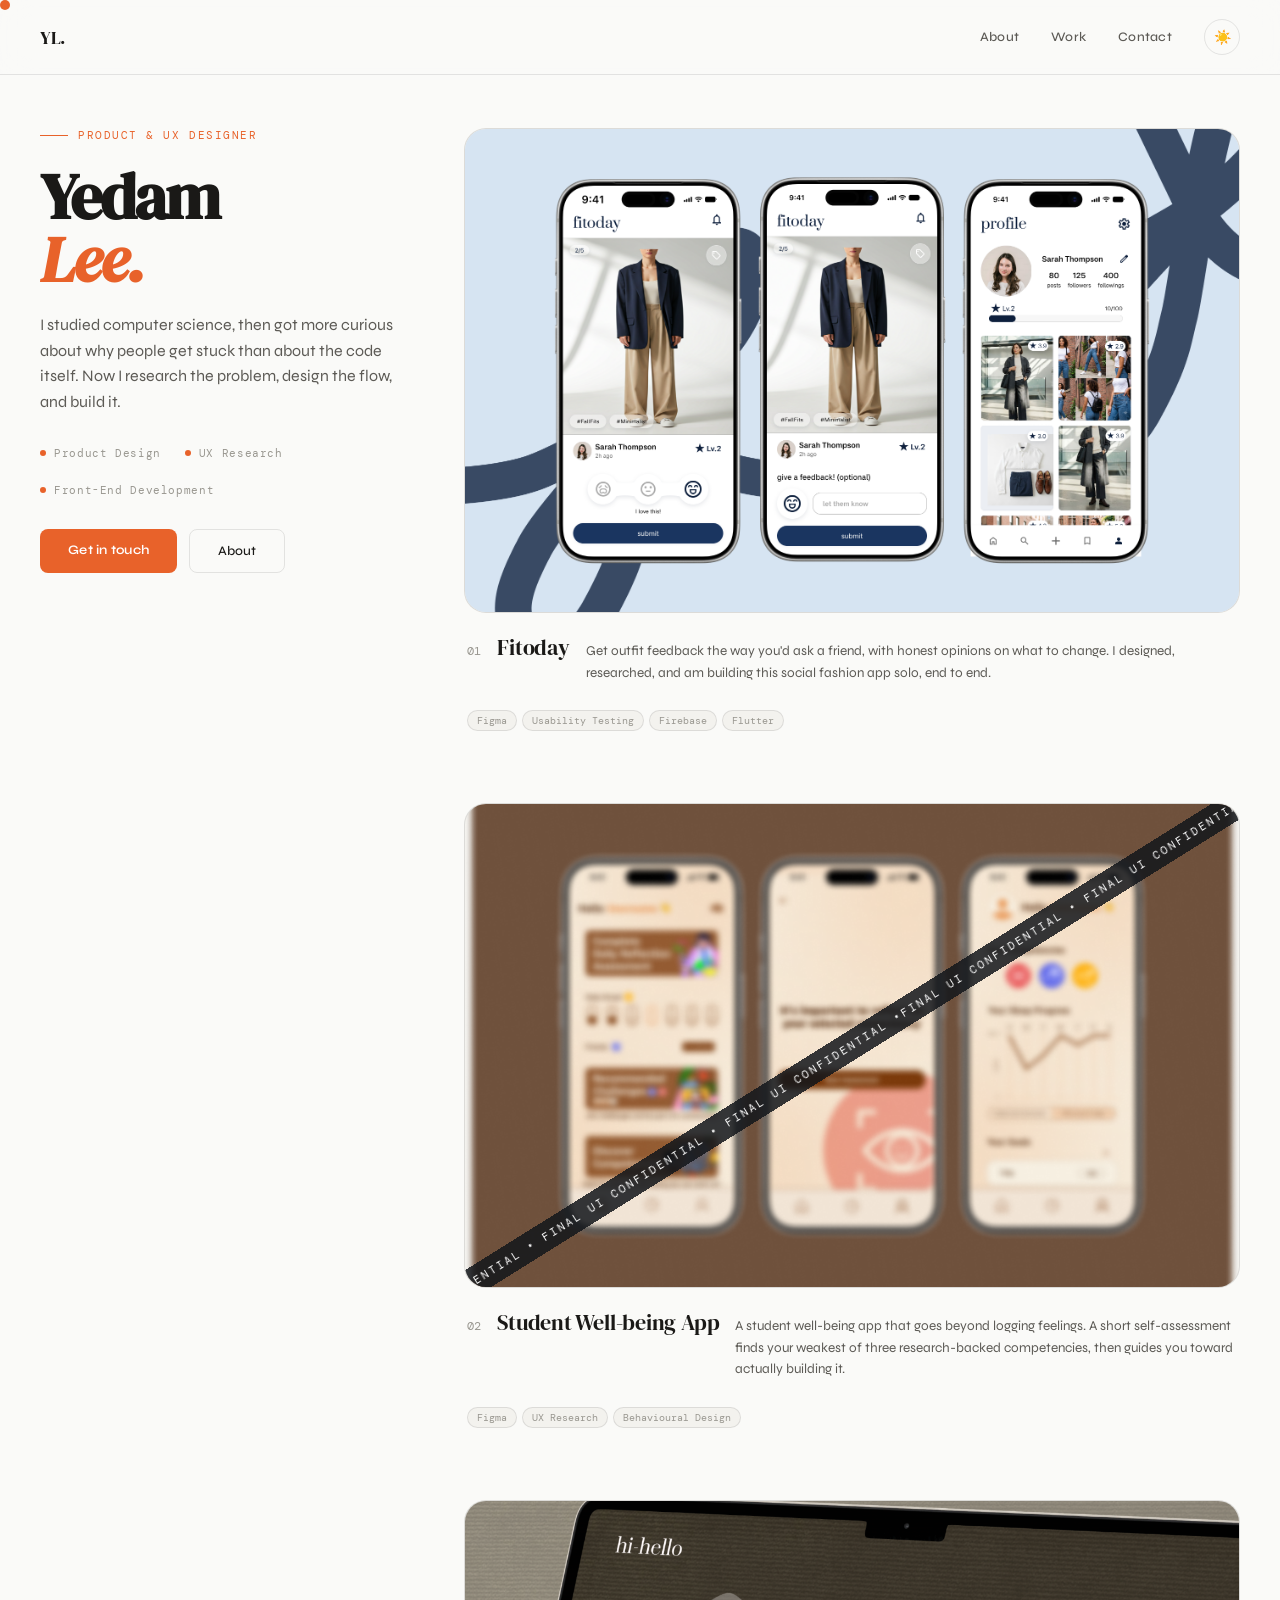
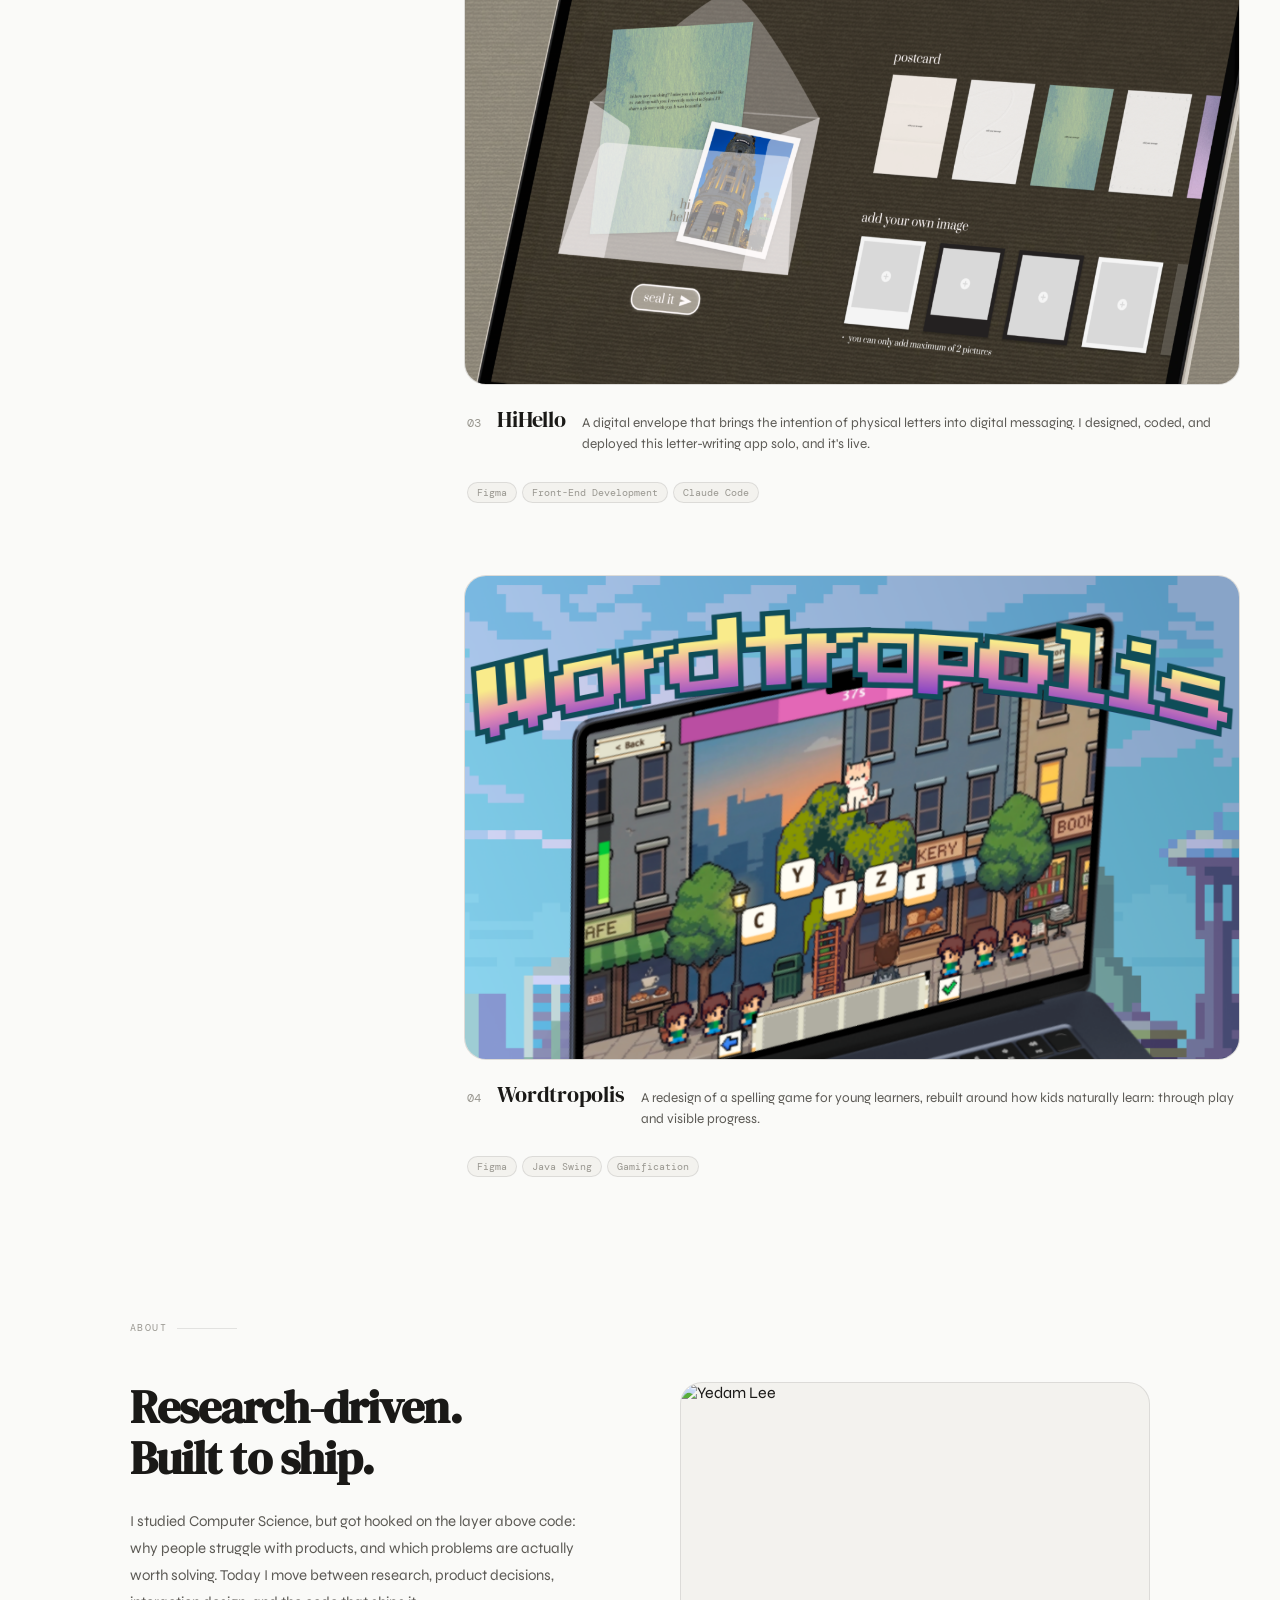
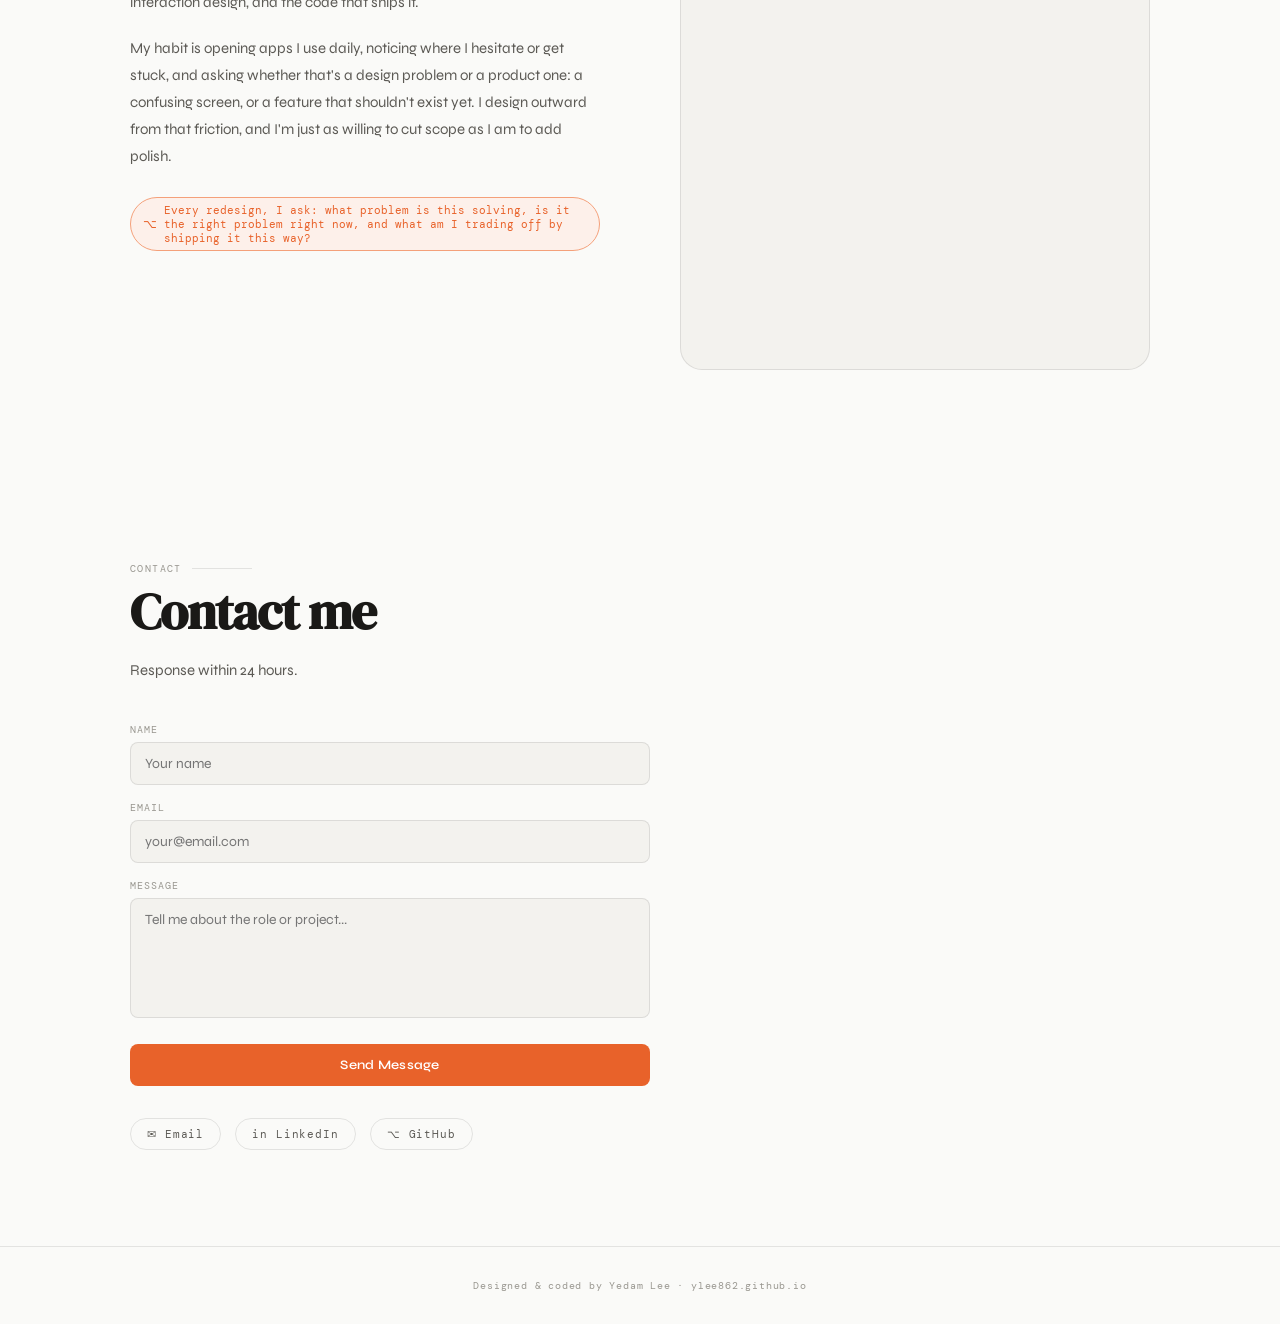
==== index.html @ 7dac9cb2 "fixed the entire layout of index file" ====
<!DOCTYPE html>
<html lang="en">
<head>
<meta charset="UTF-8" />
<meta name="viewport" content="width=device-width, initial-scale=1.0" />
<title>Yedam Lee | UX & Product Designer</title>
<meta name="description" content="Yedam Lee is a UX & product designer with a computer science background who researches the problem, designs the flow, and builds it." />
<link rel="preconnect" href="https://fonts.googleapis.com" />
<link rel="preconnect" href="https://fonts.gstatic.com" crossorigin />
<link href="https://fonts.googleapis.com/css2?family=DM+Serif+Display:ital@0;1&family=Syne:wght@400;500;600&family=DM+Mono:wght@400;500&display=swap" rel="stylesheet" />
<link rel="stylesheet" href="css/style.css" />
</head>
<body>

<div class="cursor" id="cursor"></div>
<div class="cursor-ring" id="cursor-ring"></div>

<!-- NAV -->
<nav>
  <a href="#hero" class="nav-logo">YL.</a>
  <div class="nav-links">
    <a href="#about">About</a>
    <a href="#projects">Work</a>
    <a href="#contact">Contact</a>
    <button class="theme-toggle" id="themeToggle" aria-label="Toggle dark mode">☀️</button>
  </div>
</nav>

<!-- HERO + WORK -->
<section id="hero">
  <div class="intro-work-grid">

    <!-- LEFT: sticky intro -->
    <div class="intro-col">
      <div class="hero-eyebrow reveal">Product &amp; UX Designer</div>
      <h1 class="hero-name reveal" style="transition-delay:0.1s">Yedam<br><em>Lee.</em></h1>
      <p class="hero-tagline reveal" style="transition-delay:0.15s">
        I studied computer science, then got more curious about why people get stuck than about the code itself. Now I research the problem, design the flow, and build it.
      </p>
      <div class="hero-position reveal" style="transition-delay:0.2s">
        <div class="position-item"><div class="position-dot"></div>Product Design</div>
        <div class="position-item"><div class="position-dot"></div>UX Research</div>
        <div class="position-item"><div class="position-dot"></div>Front-End Development</div>
      </div>
      <div class="intro-ctas reveal" style="transition-delay:0.25s">
        <a href="#contact" class="btn-primary">Get in touch</a>
        <a href="#about" class="btn-ghost">About</a>
      </div>
    </div>

    <!-- RIGHT: big project visuals -->
    <div class="work-col" id="projects">

      <!-- 01 FITODAY -->
      <a class="work-row reveal" href="fitoday.html">
        <div class="work-visual">
          <img src="images/fitoday/fitoday_hero.png" alt="Fitoday app preview">
          <div class="work-overlay"><span>View Case Study</span></div>
        </div>
        <div class="work-meta">
          <div class="work-index">01</div>
          <div class="work-title">Fitoday</div>
          <div class="work-desc">Get outfit feedback the way you'd ask a friend, with honest opinions on what to change. I designed, researched, and am building this social fashion app solo, end to end.</div>
          <div class="work-tags">
            <span class="card-tag">Figma</span>
            <span class="card-tag">Usability Testing</span>
            <span class="card-tag">Firebase</span>
            <span class="card-tag">Flutter</span>
          </div>
        </div>
      </a>

      <!-- 02 USRI -->
      <a class="work-row reveal" href="usri.html">
        <div class="work-visual">
          <img src="images/usri/usri_hero_section.png" alt="Student well-being app preview">
          <div class="confidential-ribbon" aria-hidden="true">
            <div class="confidential-ribbon-track">
              <span>FINAL UI CONFIDENTIAL &#8226; FINAL UI CONFIDENTIAL &#8226; FINAL UI CONFIDENTIAL &#8226; </span>
              <span>FINAL UI CONFIDENTIAL &#8226; FINAL UI CONFIDENTIAL &#8226; FINAL UI CONFIDENTIAL &#8226; </span>
              <span>FINAL UI CONFIDENTIAL &#8226; FINAL UI CONFIDENTIAL &#8226; FINAL UI CONFIDENTIAL &#8226; </span>
            </div>
          </div>
          <div class="work-overlay"><span>View Case Study</span></div>
        </div>
        <div class="work-meta">
          <div class="work-index">02</div>
          <div class="work-title">Student Well-being App</div>
          <div class="work-desc">A student well-being app that goes beyond logging feelings. A short self-assessment finds your weakest of three research-backed competencies, then guides you toward actually building it.</div>
          <div class="work-tags">
            <span class="card-tag">Figma</span>
            <span class="card-tag">UX Research</span>
            <span class="card-tag">Behavioural Design</span>
          </div>
        </div>
      </a>

      <!-- 03 HIHELLO -->
      <a class="work-row reveal" href="hihello.html">
        <div class="work-visual">
          <img src="images/hihello/hihello_hero.png" alt="HiHello preview">
          <div class="work-overlay"><span>View Case Study</span></div>
        </div>
        <div class="work-meta">
          <div class="work-index">03</div>
          <div class="work-title">HiHello</div>
          <div class="work-desc">A digital envelope that brings the intention of physical letters into digital messaging. I designed, coded, and deployed this letter-writing app solo, and it's live.</div>
          <div class="work-tags">
            <span class="card-tag">Figma</span>
            <span class="card-tag">Front-End Development</span>
            <span class="card-tag">Claude Code</span>
          </div>
        </div>
      </a>

      <!-- 04 WORDTROPOLIS -->
      <a class="work-row reveal" href="wordtropolis.html">
        <div class="work-visual">
          <img src="images/wordtropolis/word_thumbnail.png" alt="Wordtropolis preview">
          <div class="work-overlay"><span>View Case Study</span></div>
        </div>
        <div class="work-meta">
          <div class="work-index">04</div>
          <div class="work-title">Wordtropolis</div>
          <div class="work-desc">A redesign of a spelling game for young learners, rebuilt around how kids naturally learn: through play and visible progress.</div>
          <div class="work-tags">
            <span class="card-tag">Figma</span>
            <span class="card-tag">Java Swing</span>
            <span class="card-tag">Gamification</span>
          </div>
        </div>
      </a>

    </div>
  </div>
</section>

<!-- ABOUT -->
<section id="about">
  <div class="section-label reveal">About</div>
  <div class="about-grid">
    <div>
      <h2 class="about-heading reveal">Research-driven.<br>Built to ship.</h2>
      <p class="about-bio reveal" style="transition-delay:0.1s">
       I studied Computer Science, but got hooked on the layer above code: why people struggle with products, and which problems are actually worth solving. Today I move between research, product decisions, interaction design, and the code that ships it.
      </p>
      <p class="about-bio reveal" style="transition-delay:0.15s">
        My habit is opening apps I use daily, noticing where I hesitate or get stuck, and asking whether that's a design problem or a product one: a confusing screen, or a feature that shouldn't exist yet. I design outward from that friction, and I'm just as willing to cut scope as I am to add polish.
      </p>
      <div class="reveal" style="transition-delay:0.2s">
        <div class="dev-badge">Every redesign, I ask: what problem is this solving, is it the right problem right now, and what am I trading off by shipping it this way?</div>
      </div>
    </div>

    <div class="about-photo-wrap reveal" style="transition-delay:0.15s">
      <img src="images/profile_pic.jpg" alt="Yedam Lee" class="about-photo">
    </div>
  </div>
</section>

<!-- CONTACT -->
<section id="contact">
  <div class="section-label reveal">Contact</div>
  <h2 class="contact-heading reveal" style="transition-delay:0.1s">Contact me</h2>
  <p class="contact-sub reveal" style="transition-delay:0.15s">Response within 24 hours.</p>

  <div class="contact-form reveal" style="transition-delay:0.2s">
    <div class="form-row">
      <label for="fname">Name</label>
      <input type="text" id="fname" placeholder="Your name" />
      <span class="field-error" id="err-name">Please enter your name.</span>
    </div>
    <div class="form-row">
      <label for="femail">Email</label>
      <input type="email" id="femail" placeholder="your@email.com" />
      <span class="field-error" id="err-email">Please enter a valid email address.</span>
    </div>
    <div class="form-row">
      <label for="fmessage">Message</label>
      <textarea id="fmessage" placeholder="Tell me about the role or project..."></textarea>
      <span class="field-error" id="err-message">Please enter your message.</span>
    </div>
    <button class="btn-primary" onclick="handleSubmit()" style="width:100%;margin-top:6px">Send Message</button>
    <div class="form-success" id="formSuccess">✓ Message sent. Talk soon.</div>
  </div>

  <div class="contact-links reveal" style="transition-delay:0.3s">
    <a href="mailto:ylee862ylee@gmail.com" class="contact-link">✉ Email</a>
    <a href="https://www.linkedin.com/in/yedam-lee-1bb43a281" class="contact-link" target="_blank" rel="noopener">in LinkedIn</a>
    <a href="https://github.com/ylee862" class="contact-link" target="_blank" rel="noopener">⌥ GitHub</a>
  </div>
</section>

<footer>
  Designed &amp; coded by Yedam Lee · ylee862.github.io
</footer>

<div class="lightbox-overlay" id="lightboxOverlay" onclick="closeLightbox()">
  <button class="lightbox-close" onclick="closeLightbox()" aria-label="Close image">✕</button>
  <img class="lightbox-img" id="lightboxImg" src="" alt="">
</div>

<script src="js/main.js"></script>
</body>
</html>
---- css/style.css ----
:root {
    --bg: #FAFAF8;
    --bg2: #F3F2EE;
    --ink: #1A1917;
    --ink2: #5C5A55;
    --ink3: #999790;
    --accent: #E8622A;
    --accent-pale: #FDF0EA;
    --accent-mid: #F4A07A;
    --border: rgba(26,25,23,0.1);
    --radius: 14px;
    --radius-lg: 22px;
    --transition: 0.3s cubic-bezier(0.4,0,0.2,1);
  }
  [data-theme="dark"] {
    --bg: #141412;
    --bg2: #1D1C1A;
    --ink: #F0EDE8;
    --ink2: #A09D98;
    --ink3: #605E59;
    --accent: #F07040;
    --accent-pale: #2A1F18;
    --accent-mid: #9A4020;
    --border: rgba(240,237,232,0.1);
  }

  *, *::before, *::after { box-sizing: border-box; margin: 0; padding: 0; }
  html { scroll-behavior: smooth; }
  body {
    font-family: 'Syne', sans-serif;
    background: var(--bg);
    color: var(--ink);
    transition: background var(--transition), color var(--transition);
    overflow-x: hidden;
  }
  @media (hover: hover) and (pointer: fine) {
    body { cursor: none; }
    .form-row input, .form-row textarea { cursor: text; }
  }
  @media (hover: none), (pointer: coarse) {
    .cursor, .cursor-ring { display: none; }
  }

  /* Custom cursor */
  .cursor {
    width: 10px; height: 10px;
    background: var(--accent);
    border-radius: 50%;
    position: fixed; top: 0; left: 0;
    pointer-events: none; z-index: 9999;
    will-change: transform;
    transition: width 0.2s ease, height 0.2s ease, opacity 0.2s ease;
  }
  .cursor-ring {
    width: 36px; height: 36px;
    border: 1.5px solid var(--accent);
    border-radius: 50%;
    position: fixed; top: 0; left: 0;
    pointer-events: none; z-index: 9998;
    opacity: 0.5; will-change: transform;
    transition: width 0.25s ease, height 0.25s ease, opacity 0.2s ease;
  }
  body:has(a:hover) .cursor, body:has(button:hover) .cursor { width: 16px; height: 16px; }
  body:has(a:hover) .cursor-ring, body:has(button:hover) .cursor-ring { width: 54px; height: 54px; opacity: 0.25; }

  /* Nav */
  nav {
    position: fixed; top: 0; left: 0; right: 0;
    z-index: 100;
    padding: 1.2rem 2.5rem;
    display: flex; align-items: center; justify-content: space-between;
    background: rgba(250,250,248,0.85);
    backdrop-filter: blur(16px);
    border-bottom: 0.5px solid var(--border);
    transition: background var(--transition);
  }
  [data-theme="dark"] nav { background: rgba(20,20,18,0.85); }
  .nav-logo {
    font-family: 'DM Serif Display', serif;
    font-size: 18px; color: var(--ink); text-decoration: none; letter-spacing: -0.02em;
  }
  .nav-links { display: flex; gap: 2rem; align-items: center; }
  .nav-links a {
    font-size: 13px; color: var(--ink2); text-decoration: none;
    font-weight: 500; letter-spacing: 0.02em; transition: color var(--transition);
  }
  .nav-links a:hover { color: var(--ink); }
  .theme-toggle {
    width: 36px; height: 36px;
    border: 0.5px solid var(--border); border-radius: 50%;
    background: transparent; cursor: none;
    display: flex; align-items: center; justify-content: center;
    font-size: 14px; transition: background var(--transition), border var(--transition);
  }
  .theme-toggle:hover { background: var(--bg2); }

  /* Sections */
  section { padding: 6rem 2.5rem; max-width: 1100px; margin: 0 auto; }

  /* Hero + Work (sticky intro / big visuals) */
  #hero {
    max-width: 1360px;
    padding: 8rem 2.5rem 3rem;
    position: relative;
  }
  .intro-work-grid {
    display: grid;
    grid-template-columns: 360px 1fr;
    gap: 4rem;
    align-items: start;
  }
  .intro-col {
    position: sticky;
    top: 110px;
    align-self: start;
  }
  .intro-ctas { display: flex; gap: 12px; flex-wrap: wrap; margin-top: 2rem; }
  .hero-eyebrow {
    font-family: 'DM Mono', monospace;
    font-size: 11px; letter-spacing: 0.14em; text-transform: uppercase;
    color: var(--accent); margin-bottom: 1.5rem;
    display: flex; align-items: center; gap: 10px;
  }
  .hero-eyebrow::before { content: ''; display: block; width: 28px; height: 1px; background: var(--accent); }
  .hero-name {
    font-family: 'DM Serif Display', serif;
    font-size: clamp(44px, 5vw, 64px);
    line-height: 0.98; letter-spacing: -0.03em; color: var(--ink); margin-bottom: 1.3rem;
  }
  .hero-name em { font-style: italic; color: var(--accent); }
  .hero-tagline {
    font-size: 16px; color: var(--ink2);
    line-height: 1.6; margin-bottom: 1.8rem; font-weight: 400;
  }
  .hero-ctas { display: flex; gap: 12px; flex-wrap: wrap; }
  .btn-primary {
    padding: 13px 28px; background: var(--accent); color: #fff;
    border: none; border-radius: 8px;
    font-family: 'Syne', sans-serif; font-size: 13px; font-weight: 600;
    cursor: none; text-decoration: none; display: inline-block;
    transition: transform 0.2s ease, box-shadow 0.2s ease; letter-spacing: 0.02em;
  }
  .btn-primary:hover { transform: translateY(-2px); box-shadow: 0 8px 24px rgba(232,98,42,0.3); }
  .btn-ghost {
    padding: 13px 28px; background: transparent; color: var(--ink);
    border: 0.5px solid var(--border); border-radius: 8px;
    font-family: 'Syne', sans-serif; font-size: 13px; font-weight: 500;
    cursor: none; text-decoration: none; display: inline-block;
    transition: background var(--transition), border var(--transition);
  }
  .btn-ghost:hover { background: var(--bg2); }
  .hero-scroll-hint {
    position: absolute; bottom: 2.5rem; left: 2.5rem;
    font-family: 'DM Mono', monospace; font-size: 10px;
    letter-spacing: 0.1em; color: var(--ink3);
    display: flex; align-items: center; gap: 8px;
    writing-mode: vertical-rl; text-orientation: mixed;
  }

  /* Reveal animation */
  .reveal { opacity: 0; transform: translateY(24px); transition: opacity 0.7s ease, transform 0.7s ease; }
  .reveal.visible { opacity: 1; transform: translateY(0); }

  /* Section label */
  .section-label {
    font-family: 'DM Mono', monospace; font-size: 10px;
    letter-spacing: 0.14em; text-transform: uppercase; color: var(--ink3);
    margin-bottom: 0.6rem; display: flex; align-items: center; gap: 10px;
  }
  .section-label::after { content: ''; display: block; flex: 1; height: 0.5px; background: var(--border); max-width: 60px; }

  /* About */
  #about .about-grid {
    display: grid; grid-template-columns: 1fr 1fr;
    gap: 5rem; align-items: start; margin-top: 3rem;
  }
  .about-photo-wrap {
    border-radius: var(--radius-lg);
    overflow: hidden;
    border: 0.5px solid var(--border);
    aspect-ratio: 4 / 5;
    background: var(--bg2);
  }
  .about-photo {
    width: 100%;
    height: 100%;
    object-fit: cover;
    display: block;
  }
  .about-heading {
    font-family: 'DM Serif Display', serif;
    font-size: clamp(30px, 4vw, 46px); line-height: 1.1;
    letter-spacing: -0.02em; margin-bottom: 1.5rem;
  }
  .about-bio { font-size: 15px; color: var(--ink2); line-height: 1.8; margin-bottom: 1.2rem; }
  .dev-badge {
    display: inline-flex; align-items: center; gap: 7px;
    background: var(--accent-pale); border: 0.5px solid var(--accent-mid);
    color: var(--accent); font-family: 'DM Mono', monospace; font-size: 11px;
    padding: 5px 12px; border-radius: 100px; margin-top: 8px;
  }
  .dev-badge::before { content: '⌥'; font-size: 12px; }
  .skill-group-label {
    font-family: 'DM Mono', monospace; font-size: 10px;
    letter-spacing: 0.1em; text-transform: uppercase; color: var(--ink3);
    margin-bottom: 10px; margin-top: 1.5rem;
  }
  .skill-group-label:first-child { margin-top: 0; }
  .skill-chips { display: flex; flex-wrap: wrap; gap: 7px; }
  .chip {
    padding: 6px 14px; background: var(--bg2);
    border: 0.5px solid var(--border); border-radius: 100px;
    font-size: 12.5px; color: var(--ink2); font-weight: 500;
    transition: background var(--transition), color var(--transition), border var(--transition);
  }

  /* Work column - big visuals, minimal text */
  #projects { overflow: visible; display: flex; flex-direction: column; gap: 4.5rem; }
  .work-row { cursor: none; }
  .work-visual {
    position: relative; overflow: hidden;
    border-radius: var(--radius-lg); border: 0.5px solid var(--border);
    aspect-ratio: 16 / 10; background: var(--bg2);
    transition: transform 0.35s cubic-bezier(0.4,0,0.2,1), box-shadow 0.35s ease;
  }
  .work-row:hover .work-visual { transform: translateY(-4px); box-shadow: 0 24px 56px rgba(0,0,0,0.12); }
  [data-theme="dark"] .work-row:hover .work-visual { box-shadow: 0 24px 56px rgba(0,0,0,0.45); }
  .work-visual img {
    width: 100%; height: 100%; object-fit: cover; display: block;
    transition: transform 0.5s ease;
  }
  .work-row:hover .work-visual img { transform: scale(1.03); }
  .work-visual-placeholder {
    display: flex; align-items: center; justify-content: center;
    border-style: dashed;
  }
  .work-visual-placeholder-text {
    font-family: 'DM Mono', monospace; font-size: 12px; color: var(--ink3);
    letter-spacing: 0.05em;
  }
  /* Stat row - big numbers, minimal words */
  .stat-row {
    display: flex; flex-wrap: wrap; gap: 2.5rem;
    margin: 1.5rem 0 2rem; padding: 1.8rem 0;
    border-top: 0.5px solid var(--border); border-bottom: 0.5px solid var(--border);
  }
  .stat-item { flex: 1 1 160px; min-width: 140px; }
  .stat-num {
    font-family: 'DM Serif Display', serif; font-size: clamp(32px, 4vw, 44px);
    color: var(--accent); line-height: 1; letter-spacing: -0.02em; margin-bottom: 6px;
  }
  .stat-label { font-size: 13px; color: var(--ink2); line-height: 1.4; }

  /* Mini diagram - simple SVG flow/architecture visuals */
  .mini-diagram {
    width: 100%; background: var(--bg2); border: 0.5px solid var(--border);
    border-radius: var(--radius-lg); padding: 2rem 1.5rem; margin: 1rem 0;
  }
  .mini-diagram svg { width: 100%; height: auto; display: block; }
  /* Challenge / Solution - bigger than snapshot bullets */
  .challenge-solution-grid {
    display: grid; grid-template-columns: 1fr 1fr; gap: 2rem;
    margin-bottom: 1.5rem;
  }
  .cs-block { padding: 1.4rem 0; border-top: 1.5px solid var(--accent); }
  .cs-label {
    font-family: 'DM Serif Display', serif; font-size: 18px; font-style: italic;
    color: var(--accent); margin-bottom: 8px; letter-spacing: -0.01em;
  }
  .cs-text {
    font-family: 'DM Serif Display', serif; font-size: 20px;
    line-height: 1.4; color: var(--ink); letter-spacing: -0.01em;
  }
  @media (max-width: 680px) { .challenge-solution-grid { grid-template-columns: 1fr; } }

  /* Flow comparison rows - instant vs physical vs HiHello */
  .flow-compare { margin: 1.5rem 0; }
  .flow-compare-row {
    display: flex; align-items: center; gap: 1.5rem; flex-wrap: wrap;
    padding: 0.9rem 0; border-bottom: 0.5px solid var(--border);
  }
  .flow-compare-row:last-child { border-bottom: none; }
  .flow-compare-label {
    font-family: 'DM Mono', monospace; font-size: 12px; font-weight: 600;
    color: var(--ink3); width: 130px; flex-shrink: 0;
  }
  .flow-compare-row.accent .flow-compare-label { color: var(--accent); }
  .flow-steps { font-family: 'DM Mono', monospace; font-size: 12.5px; color: var(--ink2); }
  .flow-compare-row.accent .flow-steps { color: var(--ink); font-weight: 500; }

  .revision-block {
    border-left: 3px solid var(--accent);
    background: var(--accent-pale);
    padding: 1.6rem 1.8rem;
    border-radius: 0 var(--radius-lg) var(--radius-lg) 0;
    margin: 1.75rem 0;
  }
  .revision-label {
    font-family: 'DM Mono', monospace; font-size: 11px; letter-spacing: 0.1em;
    text-transform: uppercase; color: var(--accent); margin-bottom: 12px;
    display: flex; align-items: center; gap: 6px;
  }
  .revision-label::before { content: '↻'; font-size: 14px; }

  .confidential-ribbon {
    position: absolute; top: 50%; left: 50%;
    width: 150%; height: 28px;
    transform: translate(-50%, -50%) rotate(-32deg);
    background: rgba(18,22,26,0.85);
    overflow: hidden; z-index: 5; pointer-events: none;
    display: flex; align-items: center;
  }
  .confidential-ribbon-track {
    display: flex; white-space: nowrap;
    animation: ribbon-scroll 9s linear infinite;
  }
  .confidential-ribbon-track span {
    font-family: 'DM Mono', monospace; font-size: 10.5px;
    letter-spacing: 2px; color: #fff; flex-shrink: 0;
  }
  @keyframes ribbon-scroll {
    from { transform: translateX(0); }
    to { transform: translateX(-50%); }
  }

  .case-img-placeholder {
    display: flex; align-items: center; justify-content: center;
    min-height: 260px; width: 100%;
    background: var(--bg2); border: 1px dashed var(--border);
    border-radius: var(--radius-lg);
    font-family: 'DM Mono', monospace; font-size: 12px; color: var(--ink3);
    text-align: center; padding: 1rem;
  }
  .work-overlay {
    position: absolute; inset: 0;
    background: rgba(26,25,23,0.7);
    display: flex; align-items: center; justify-content: center;
    opacity: 0; transition: opacity 0.3s ease; backdrop-filter: blur(2px);
  }
  .work-row:hover .work-overlay { opacity: 1; }
  .work-overlay span {
    color: #fff; font-size: 13px; font-weight: 500;
    letter-spacing: 0.06em; text-transform: uppercase;
    font-family: 'DM Mono', monospace; display: flex; align-items: center; gap: 8px;
  }
  .work-overlay span::after { content: '→'; }
  .work-meta { padding: 1.2rem 0.2rem 0; display: flex; align-items: baseline; gap: 1rem; flex-wrap: wrap; }
  .work-index {
    font-family: 'DM Mono', monospace; font-size: 12px; color: var(--ink3);
    flex-shrink: 0;
  }
  .work-title {
    font-family: 'DM Serif Display', serif; font-size: 22px;
    letter-spacing: -0.01em; color: var(--ink); flex-shrink: 0;
  }
  .work-desc {
    font-size: 13.5px; color: var(--ink2); line-height: 1.6;
    flex: 1 1 320px; min-width: 240px;
  }
  .work-tags { display: flex; flex-wrap: wrap; gap: 5px; width: 100%; margin-top: 0.6rem; }
  .card-tag {
    font-family: 'DM Mono', monospace; font-size: 10px;
    padding: 3px 9px; background: var(--bg2); border: 0.5px solid var(--border);
    border-radius: 100px; color: var(--ink3);
  }

  @media (max-width: 900px) {
    .intro-work-grid { grid-template-columns: 1fr; }
    .intro-col { position: static; margin-bottom: 3rem; }
    .work-meta { flex-direction: column; align-items: flex-start; gap: 0.3rem; }
  }
  @media (max-width: 600px) {
    #hero { padding-top: 7rem; }
  }

  /* ===========================
     FULL-SCREEN CASE STUDY PAGE
     =========================== */
  .case-page {
    position: fixed; inset: 0;
    background: var(--bg);
    z-index: 500;
    overflow-y: auto;
    transform: translateX(100%);
    transition: transform 0.5s cubic-bezier(0.4,0,0.2,1);
    scrollbar-width: thin;
    scrollbar-color: var(--border) transparent;
  }
  .case-page.open {
    transform: translateX(0);
  }

  /* Standalone case-study pages (separate .html files, not overlay) */
  body.standalone-case .case-page {
    position: static; inset: auto; transform: none;
    overflow: visible; z-index: auto; background: transparent;
  }
  body.standalone-case .case-back {
    opacity: 1 !important; pointer-events: all !important;
  }

  /* Back button */
  .case-back {
    position: fixed; top: 1.4rem; left: 1.8rem; z-index: 600;
    display: flex; align-items: center; gap: 8px;
    font-family: 'DM Mono', monospace; font-size: 11px;
    letter-spacing: 0.08em; text-transform: uppercase;
    color: var(--ink2); cursor: none; background: var(--bg);
    border: 0.5px solid var(--border); border-radius: 100px;
    padding: 8px 18px; transition: all var(--transition);
    opacity: 0; pointer-events: none; text-decoration: none;
  }
  .case-back.visible { opacity: 1; pointer-events: all; }
  .case-back:hover { color: var(--accent); border-color: var(--accent-mid); background: var(--accent-pale); }
  .case-back::before { content: '←'; font-size: 14px; }

  /* Case study layout */
  .case-content {
    max-width: 900px; margin: 0 auto;
    padding: 8rem 2.5rem 6rem;
  }

  /* Hero section of case study */
  .case-hero {
    margin-bottom: 5rem;
  }
  .case-eyebrow {
    font-family: 'DM Mono', monospace; font-size: 11px;
    letter-spacing: 0.14em; text-transform: uppercase; color: var(--accent);
    margin-bottom: 1.2rem; display: flex; align-items: center; gap: 10px;
  }
  .case-eyebrow::before { content: ''; width: 24px; height: 1px; background: var(--accent); display: block; }
  .case-title {
    font-family: 'DM Serif Display', serif;
    font-size: clamp(36px, 5vw, 64px);
    line-height: 1.0; letter-spacing: -0.03em;
    margin-bottom: 1.2rem; color: var(--ink);
  }
  .case-subtitle {
    font-size: 16px; color: var(--ink2); line-height: 1.75;
    max-width: 620px; margin-bottom: 2rem;
  }
  .case-meta {
    display: flex; flex-wrap: wrap; gap: 8px; margin-bottom: 2rem;
  }
  .case-meta-tag {
    font-family: 'DM Mono', monospace; font-size: 10.5px;
    padding: 5px 12px; background: var(--bg2);
    border: 0.5px solid var(--border); border-radius: 100px; color: var(--ink2);
  }
  .case-meta-tag.highlight {
    background: var(--accent-pale); border-color: var(--accent-mid); color: var(--accent);
  }
  .case-intro {
    font-size: 15px; color: var(--ink2); line-height: 1.85;
    max-width: 640px; padding-left: 1.2rem;
    border-left: 2px solid var(--accent);
  }

  /* Case hero image area */
  .case-hero-visual {
    width: 100%; border-radius: var(--radius-lg);
    overflow: hidden; margin: 3rem 0;
    background: linear-gradient(135deg, #E8F4F0 0%, #C8E8DC 100%);
    min-height: 320px;
    display: flex; align-items: center; justify-content: center;
    position: relative;
  }
  .case-hero-visual img {
    width: 100%; height: 100%; object-fit: cover; display: block;
  }
  .case-hero-placeholder {
    display: flex; flex-direction: column; align-items: center; gap: 12px;
    padding: 3rem;
    font-family: 'DM Mono', monospace; font-size: 11px;
    letter-spacing: 0.08em; text-transform: uppercase;
    color: #1D7A5A; opacity: 0.5; text-align: center;
  }
  .case-hero-placeholder .ph-glyph {
    font-family: 'DM Serif Display', serif;
    font-size: 80px; opacity: 0.4;
  }

  /* Case sections */
  .case-section {
    margin-bottom: 5rem;
  }
  .case-section-label {
    font-family: 'DM Mono', monospace; font-size: 10px;
    letter-spacing: 0.14em; text-transform: uppercase; color: var(--ink3);
    margin-bottom: 1rem; display: flex; align-items: center; gap: 10px;
  }
  .case-section-label::after { content: ''; flex: 1; height: 0.5px; background: var(--border); max-width: 50px; }

  /* Big insight quote */
  .insight-statement {
    font-family: 'DM Serif Display', serif;
    font-size: clamp(26px, 4vw, 44px);
    line-height: 1.15; letter-spacing: -0.02em;
    color: var(--ink); margin-bottom: 1.5rem;
  }
  .insight-statement em { font-style: italic; color: var(--accent); }
  .insight-support {
    font-size: 15px; color: var(--ink2); line-height: 1.8;
    max-width: 580px; margin-bottom: 2rem;
  }

  /* Split layout */
  .case-split {
    display: grid; grid-template-columns: 1fr 1fr;
    gap: 3rem; align-items: start; margin: 2.5rem 0;
  }
  .case-split.reverse { }
  @media (max-width: 680px) { .case-split { grid-template-columns: 1fr; } }

  /* Image placeholder boxes */
  .img-placeholder {
    width: 100%; border-radius: var(--radius);
    overflow: hidden; position: relative;
    background: var(--bg2); border: 0.5px solid var(--border);
  }
  .img-placeholder img { width: 100%; height: 100%; object-fit: cover; display: block; }
  .img-placeholder .ph-inner {
    padding: 2.5rem 1.5rem;
    display: flex; flex-direction: column; align-items: center; justify-content: center;
    gap: 8px; min-height: 200px;
    font-family: 'DM Mono', monospace; font-size: 10px;
    letter-spacing: 0.08em; text-transform: uppercase; color: var(--ink3);
    text-align: center;
  }
  .img-placeholder .ph-icon { font-size: 28px; opacity: 0.4; margin-bottom: 4px; }
  .img-caption {
    font-family: 'DM Mono', monospace; font-size: 10px;
    letter-spacing: 0.06em; color: var(--ink3); margin-top: 8px;
  }

  /* Insight cards row */
  .insight-cards {
    display: grid; grid-template-columns: repeat(3, 1fr);
    gap: 14px; margin: 2rem 0;
  }
  @media (max-width: 680px) { .insight-cards { grid-template-columns: 1fr; } }
  .insight-card {
    background: var(--bg2); border: 0.5px solid var(--border);
    border-radius: var(--radius); padding: 1.2rem 1.3rem;
  }
  .insight-card-num {
    font-family: 'DM Mono', monospace; font-size: 10px;
    color: var(--accent); letter-spacing: 0.1em; margin-bottom: 8px;
  }
  .insight-card-text { font-size: 13.5px; color: var(--ink); line-height: 1.65; font-weight: 500; }

  /* Zig-zag editorial section */
  .zigzag-row {
    display: grid; grid-template-columns: 1fr 1fr;
    gap: 3.5rem; align-items: center; margin: 3rem 0;
    padding-bottom: 3rem; border-bottom: 0.5px solid var(--border);
  }
  .zigzag-row:last-child { border-bottom: none; }
  .zigzag-row.flip { }
  .zigzag-row.flip .zigzag-text { order: 1; }
  .zigzag-row.flip .zigzag-visual { order: 2; }
  @media (max-width: 680px) {
    .zigzag-row { grid-template-columns: 1fr; }
    .zigzag-row.flip .zigzag-text { order: 2; }
    .zigzag-row.flip .zigzag-visual { order: 1; }
  }
  .zigzag-text {}
  .zigzag-heading {
    font-family: 'DM Serif Display', serif;
    font-size: clamp(20px, 2.5vw, 26px);
    line-height: 1.2; letter-spacing: -0.02em;
    margin-bottom: 1rem; color: var(--ink);
  }
  .zigzag-body { font-size: 14px; color: var(--ink2); line-height: 1.8; }

  .quote-callout {
    font-family: 'DM Serif Display', serif;
    font-style: italic;
    font-size: clamp(19px, 2.4vw, 26px);
    line-height: 1.45;
    color: var(--ink);
    margin: 1.3rem 0;
  }

  /* Design decision cards */
  .design-cards {
    display: grid; grid-template-columns: repeat(3, 1fr);
    gap: 16px; margin: 2rem 0;
  }
  @media (max-width: 680px) { .design-cards { grid-template-columns: 1fr; } }
  .design-card {
    background: var(--bg2); border: 0.5px solid var(--border);
    border-radius: var(--radius-lg); overflow: hidden;
    transition: transform 0.3s ease;
  }
  .design-card:hover { transform: translateY(-3px); }
  .design-card-visual {
    height: 160px; background: var(--bg);
    border-bottom: 0.5px solid var(--border);
    display: flex; align-items: center; justify-content: center;
    position: relative; overflow: hidden;
  }
  .design-card-visual img { width: 100%; height: 100%; object-fit: cover; }
  .design-card-visual .ph-icon { font-size: 36px; opacity: 0.25; }
  .design-card-body { padding: 1rem 1.1rem 1.2rem; }
  .design-card-title {
    font-family: 'DM Serif Display', serif; font-size: 16px;
    margin-bottom: 6px; color: var(--ink);
  }
  .design-card-text { font-size: 12.5px; color: var(--ink2); line-height: 1.6; }

  /* Pull quote */
  .pull-quote {
    font-family: 'DM Serif Display', serif;
    font-size: clamp(22px, 3vw, 34px);
    line-height: 1.25; letter-spacing: -0.02em;
    color: var(--ink); font-style: italic;
    padding: 2rem 0 2rem 1.5rem;
    border-left: 3px solid var(--accent);
    margin: 2.5rem 0;
  }

  /* Testing findings */
  .finding-list { margin: 1.5rem 0; }
  .finding-item {
    display: flex; align-items: flex-start; gap: 14px;
    padding: 1rem 0; border-bottom: 0.5px solid var(--border);
    font-size: 14px; color: var(--ink2); line-height: 1.7;
  }
  .finding-item:last-child { border-bottom: none; }
  .finding-num {
    font-family: 'DM Mono', monospace; font-size: 10px;
    color: var(--accent); letter-spacing: 0.1em;
    padding-top: 3px; flex-shrink: 0; width: 30px;
  }

  /* Outcome section */
  .outcome-grid {
    display: grid; grid-template-columns: 1fr 1fr;
    gap: 3rem; align-items: start; margin: 2rem 0;
  }
  @media (max-width: 680px) { .outcome-grid { grid-template-columns: 1fr; } }
  .outcome-screens {
    display: grid; grid-template-columns: 1fr 1fr;
    gap: 10px;
  }
  .screen-slot {
    border-radius: 12px; overflow: hidden;
    background: var(--bg2); border: 0.5px solid var(--border);
    position: relative;
    display: flex; flex-direction: column;
  }
  .screen-slot img { width: 100%; aspect-ratio: 4/3; object-fit: cover; display: block; }
  .screen-slot .img-caption { padding: 0.6rem 0.75rem 0.75rem; margin-top: 0; }
  .screen-slot .ph-inner {
    display: flex; flex-direction: column; align-items: center; gap: 6px;
    font-family: 'DM Mono', monospace; font-size: 9px;
    letter-spacing: 0.06em; text-transform: uppercase; color: var(--ink3); text-align: center;
    padding: 1rem;
  }
  .screen-slot .ph-icon { font-size: 20px; opacity: 0.3; }
  .outcome-summary {}
  .outcome-title {
    font-family: 'DM Serif Display', serif; font-size: 28px;
    letter-spacing: -0.02em; margin-bottom: 1.2rem;
  }
  .outcome-bullets { list-style: none; }
  .outcome-bullets li {
    display: flex; align-items: flex-start; gap: 10px;
    font-size: 14px; color: var(--ink2); line-height: 1.7;
    padding: 0.6rem 0; border-bottom: 0.5px solid var(--border);
  }
  .outcome-bullets li:last-child { border-bottom: none; }
  .outcome-bullets li::before { content: '→'; color: var(--accent); font-size: 12px; margin-top: 3px; flex-shrink: 0; }

  /* Reflection */
  .reflection-block {
    background: var(--bg2); border: 0.5px solid var(--border);
    border-radius: var(--radius-lg); padding: 2.5rem;
    margin-top: 3rem;
  }
  .reflection-label {
    font-family: 'DM Mono', monospace; font-size: 10px;
    letter-spacing: 0.12em; text-transform: uppercase;
    color: var(--accent); margin-bottom: 1rem;
  }
  .reflection-text {
    font-family: 'DM Serif Display', serif; font-style: italic;
    font-size: clamp(17px, 2.2vw, 22px); line-height: 1.5;
    letter-spacing: -0.01em; color: var(--ink);
  }

  /* Annotation style */
  .annotated-wrap { position: relative; }
  .annotation {
    position: absolute;
    font-family: 'DM Mono', monospace; font-size: 9.5px;
    color: var(--accent); letter-spacing: 0.04em;
    background: var(--accent-pale); border: 0.5px solid var(--accent-mid);
    padding: 3px 8px; border-radius: 4px;
    white-space: nowrap; z-index: 2;
  }

  /* Skills */
  #skills-tools .tools-heading {
    font-family: 'DM Serif Display', serif;
    font-size: clamp(30px, 4vw, 46px); letter-spacing: -0.02em;
    margin-bottom: 3rem; margin-top: 1rem;
  }
  .tools-grid { display: grid; grid-template-columns: repeat(auto-fit, minmax(160px, 1fr)); gap: 12px; }
  .tool-card {
    background: var(--bg2); border: 0.5px solid var(--border);
    border-radius: var(--radius); padding: 1.2rem 1.2rem 1rem;
    transition: background var(--transition), border var(--transition), transform 0.2s ease;
  }
  .tool-icon { font-size: 24px; margin-bottom: 10px; display: block; }
  .tool-name { font-size: 13px; font-weight: 500; color: var(--ink); margin-bottom: 3px; }
  .tool-cat { font-family: 'DM Mono', monospace; font-size: 10px; letter-spacing: 0.06em; color: var(--ink3); text-transform: uppercase; }

  /* Contact */
  #contact .contact-heading {
    font-family: 'DM Serif Display', serif;
    font-size: clamp(30px, 4vw, 52px); letter-spacing: -0.02em;
    line-height: 1.05; margin-bottom: 1.2rem; margin-top: 0.6rem;
  }
  #contact .contact-heading em { font-style: italic; color: var(--accent); }
  .contact-sub { font-size: 15px; color: var(--ink2); margin-bottom: 2.5rem; max-width: 440px; line-height: 1.7; }
  .contact-form { max-width: 520px; }
  .form-row { margin-bottom: 1rem; }
  .form-row label {
    display: block; font-family: 'DM Mono', monospace; font-size: 10px;
    letter-spacing: 0.1em; text-transform: uppercase; color: var(--ink3); margin-bottom: 6px;
  }
  .form-row input, .form-row textarea {
    width: 100%; background: var(--bg2);
    border: 0.5px solid var(--border); border-radius: 8px;
    padding: 12px 14px; font-family: 'Syne', sans-serif;
    font-size: 14px; color: var(--ink); outline: none;
    transition: border var(--transition), background var(--transition); resize: none;
  }
  .form-row input:focus, .form-row textarea:focus { border-color: var(--accent); background: var(--accent-pale); }
  .form-row input.input-error, .form-row textarea.input-error { border-color: #D94040; background: #FFF5F5; }
  [data-theme="dark"] .form-row input.input-error, [data-theme="dark"] .form-row textarea.input-error { background: #2A1010; }
  .field-error {
    display: none; font-family: 'DM Mono', monospace; font-size: 10.5px;
    color: #D94040; letter-spacing: 0.04em; margin-top: 5px;
  }
  .field-error.visible { display: block; }
  .form-row textarea { height: 120px; }
  .form-success {
    display: none; font-family: 'DM Mono', monospace; font-size: 12px;
    color: var(--accent); letter-spacing: 0.06em; margin-top: 1rem;
    opacity: 0; transform: translateY(8px);
    transition: opacity 0.4s ease, transform 0.4s ease;
  }
  .form-success.show { display: block; opacity: 1; transform: translateY(0); }
  .contact-links { display: flex; gap: 14px; flex-wrap: wrap; margin-top: 2rem; }
  .contact-link {
    display: inline-flex; align-items: center; gap: 7px;
    font-family: 'DM Mono', monospace; font-size: 11px; letter-spacing: 0.08em;
    color: var(--ink2); text-decoration: none;
    padding: 8px 16px; border: 0.5px solid var(--border);
    border-radius: 100px; transition: all var(--transition);
  }
  .contact-link:hover { color: var(--accent); border-color: var(--accent-mid); background: var(--accent-pale); }

  footer {
    text-align: center; padding: 2rem;
    font-family: 'DM Mono', monospace; font-size: 10px;
    letter-spacing: 0.08em; color: var(--ink3); border-top: 0.5px solid var(--border);
  }

  .hero-position { display: flex; gap: 1.5rem; margin-top: 2rem; flex-wrap: wrap; }
  .position-item {
    display: flex; align-items: center; gap: 8px;
    font-family: 'DM Mono', monospace; font-size: 10.5px;
    letter-spacing: 0.06em; color: var(--ink3);
  }
  .position-dot { width: 6px; height: 6px; border-radius: 50%; background: var(--accent); }

  @media (max-width: 768px) {
    nav { padding: 1rem 1.25rem; }
    .nav-links { gap: 1.2rem; }
    section { padding: 4rem 1.25rem; }
    #hero { padding: 7rem 1.25rem 4rem; }
    #about .about-grid { grid-template-columns: 1fr; gap: 2.5rem; }
    .carousel-wrapper { margin: 0 -1.25rem; padding-left: 1.25rem; padding-right: 1.25rem; }
    .case-content { padding: 6rem 1.25rem 4rem; }
    body { cursor: auto; }
    .cursor, .cursor-ring { display: none; }
}
/* Sticky Notes */
.lit-review-notes {
  display: flex;
  flex-wrap: wrap;
  gap: 1.25rem;
  align-items: flex-start;
  margin: 2.5rem 0;
}

.sticky-note {
  border-radius: 4px;
  padding: 1.25rem 1.25rem 1rem;
  width: calc(20% - 1rem);
  min-width: 160px;
  box-shadow: 2px 4px 12px rgba(0,0,0,0.08), 0 1px 2px rgba(0,0,0,0.04);
  display: flex;
  flex-direction: column;
  gap: 0.5rem;
  position: relative;
  flex: 1 1 160px;

  /* light mode colours */
  background: #FEFAE8;
  color: #1A1917;
}

.sticky-note:nth-child(2) { background: #EDF4EE; }
.sticky-note:nth-child(3) { background: #FEF0E8; }
.sticky-note:nth-child(4) { background: #EEF0FE; }
.sticky-note:nth-child(5) { background: #FEEEF4; }

/* dark mode overrides */
[data-theme="dark"] .sticky-note:nth-child(1) { background: #2A2A1A; color: var(--ink); }
[data-theme="dark"] .sticky-note:nth-child(2) { background: #1A2A1C; color: var(--ink); }
[data-theme="dark"] .sticky-note:nth-child(3) { background: #2A1F15; color: var(--ink); }
[data-theme="dark"] .sticky-note:nth-child(4) { background: #1A1A2A; color: var(--ink); }
[data-theme="dark"] .sticky-note:nth-child(5) { background: #2A1A20; color: var(--ink); }

.sticky-up   { transform: translateY(-16px); }
.sticky-down { transform: translateY(16px); }

.sticky-quote-mark {
  font-family: 'DM Serif Display', serif;
  font-size: 2.5rem;
  line-height: 1;
  opacity: 0.25;
  color: currentColor;
  margin-bottom: -0.5rem;
}

.sticky-text {
  font-size: 0.8rem;
  line-height: 1.55;
  color: currentColor;
  flex: 1;
}

.sticky-source {
  font-family: 'DM Mono', monospace;
  font-size: 0.68rem;
  opacity: 0.5;
  color: currentColor;
  margin-top: 0.5rem;
  border-top: 1px solid rgba(128,128,128,0.2);
  padding-top: 0.5rem;
}

@media (max-width: 768px) {
  .sticky-note {
    width: calc(50% - 1rem);
  }
  .sticky-up,
  .sticky-down {
    transform: none;
  }
}

.research-block {
  margin: 2.5rem 0;
  padding-bottom: 2.5rem;
  border-bottom: 0.5px solid var(--border);
}
.research-block:last-child { border-bottom: none; }

.lightbox-overlay {
  display: none;
  position: fixed;
  inset: 0;
  background: rgba(0,0,0,0.88);
  z-index: 9999;
  align-items: center;
  justify-content: center;
  cursor: zoom-out;
  padding: 2rem;
}
.lightbox-overlay.active { display: flex; }
.lightbox-img {
  max-width: 92vw;
  max-height: 90vh;
  object-fit: contain;
  border-radius: 8px;
  box-shadow: 0 8px 60px rgba(0,0,0,0.6);
  cursor: default;
}
.lightbox-close {
  position: fixed;
  top: 1.2rem;
  right: 1.4rem;
  background: rgba(255,255,255,0.12);
  border: none;
  color: #fff;
  font-size: 1.2rem;
  width: 2.4rem;
  height: 2.4rem;
  border-radius: 50%;
  cursor: pointer;
  display: flex;
  align-items: center;
  justify-content: center;
  backdrop-filter: blur(4px);
  transition: background 0.2s;
}
.lightbox-close:hover { background: rgba(255,255,255,0.25); }
.lightbox-trigger {
  cursor: zoom-in;
  transition: opacity 0.2s;
}
.lightbox-trigger:hover { opacity: 0.88; }

/* Home page work rows are now links to separate case study pages */
a.work-row { display: block; color: inherit; text-decoration: none; }
a.work-row:focus-visible { outline: 2px solid var(--accent); outline-offset: 6px; border-radius: var(--radius-lg); }

/* Standalone case study pages */
body.standalone-case .case-back {
  position: static; display: inline-flex; margin-bottom: 2.5rem;
}
.live-link-row {
  display: flex; align-items: center; flex-wrap: wrap; gap: 14px;
  margin-bottom: 1rem;
}
.live-link-note {
  font-family: 'DM Mono', monospace; font-size: 11px;
  letter-spacing: 0.04em; color: var(--ink3);
}
.case-next {
  display: flex; flex-direction: column; gap: 8px;
  margin-top: 4rem; padding: 2.5rem 0 0;
  border-top: 0.5px solid var(--border);
  text-decoration: none; color: var(--ink);
}
.case-next-label {
  font-family: 'DM Mono', monospace; font-size: 10px;
  letter-spacing: 0.14em; text-transform: uppercase; color: var(--ink3);
}
.case-next-title {
  font-family: 'DM Serif Display', serif;
  font-size: clamp(28px, 4vw, 44px); letter-spacing: -0.02em; line-height: 1.1;
  transition: color var(--transition);
}
.case-next-title::after { content: ' \2192'; color: var(--accent); }
.case-next:hover .case-next-title { color: var(--accent); }

/* Keyboard focus that's visible everywhere */
a:focus-visible, button:focus-visible, .lightbox-trigger:focus-visible {
  outline: 2px solid var(--accent); outline-offset: 3px;
}
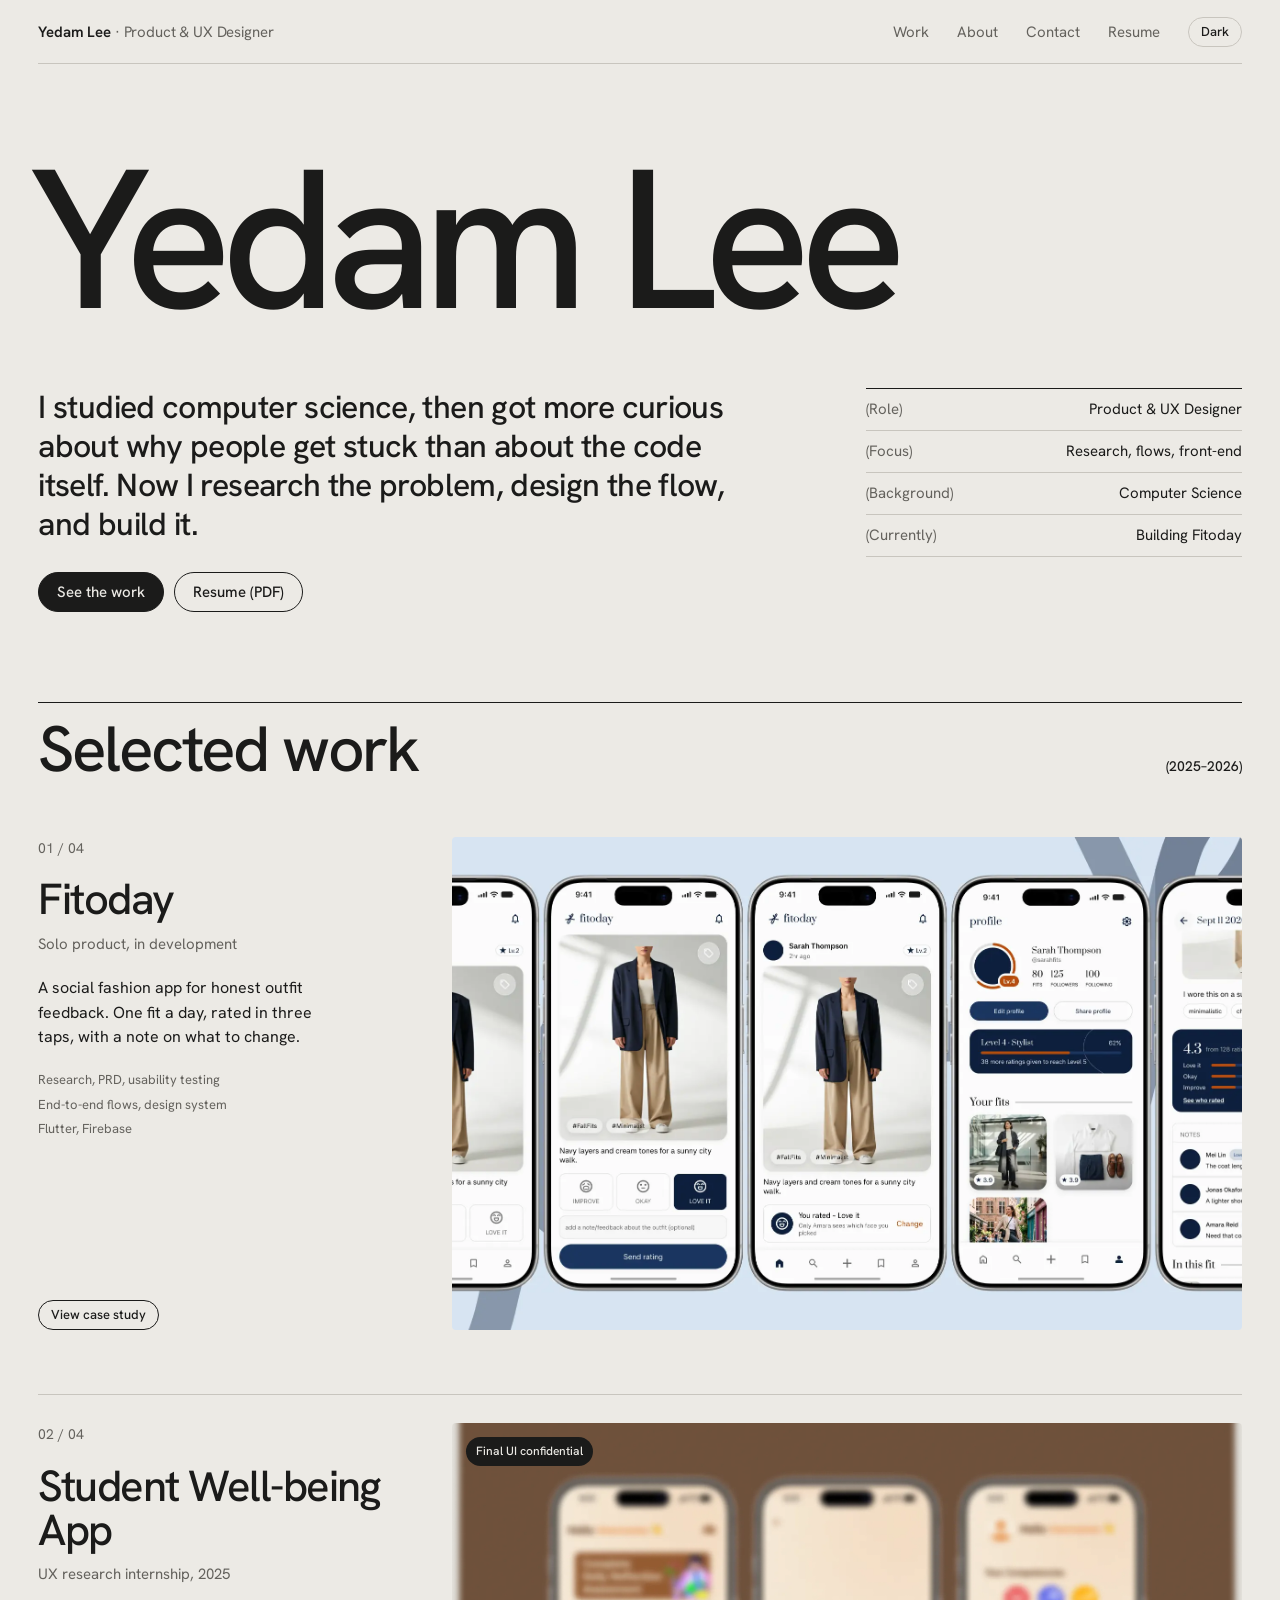
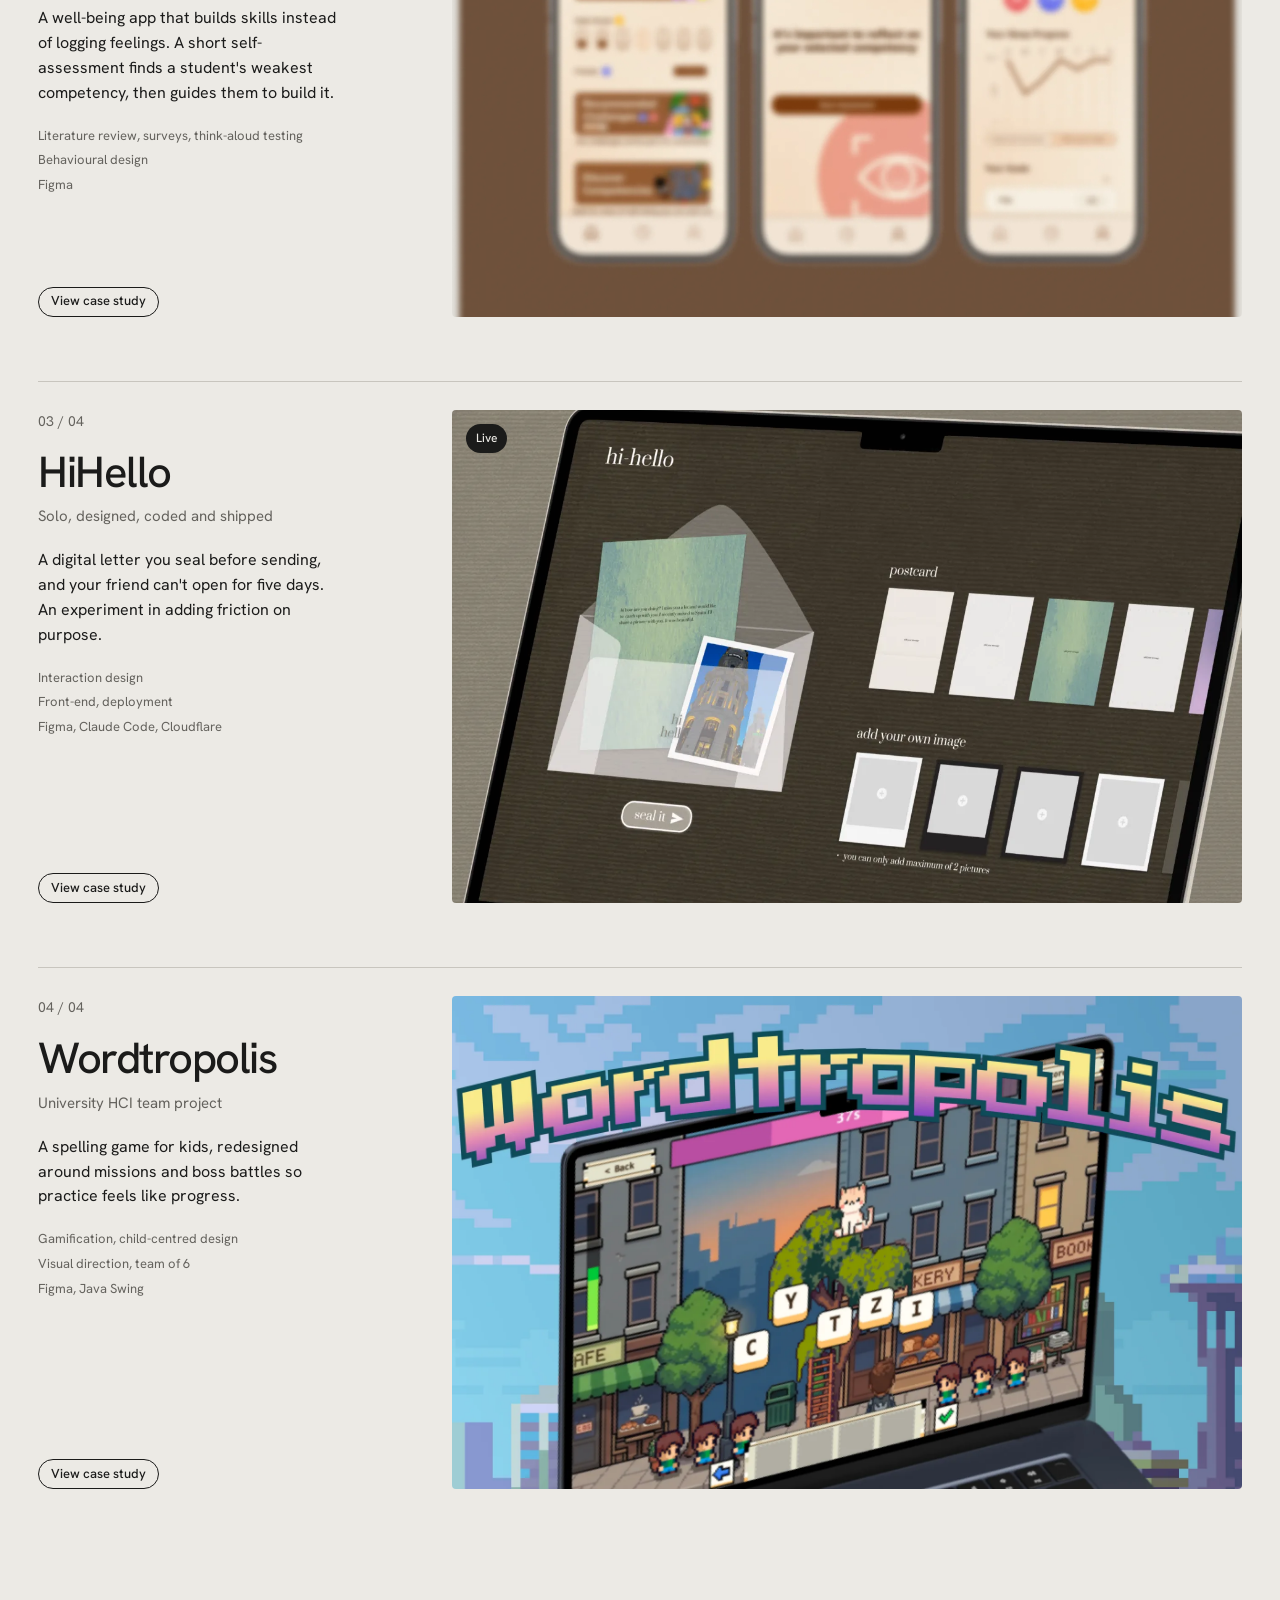
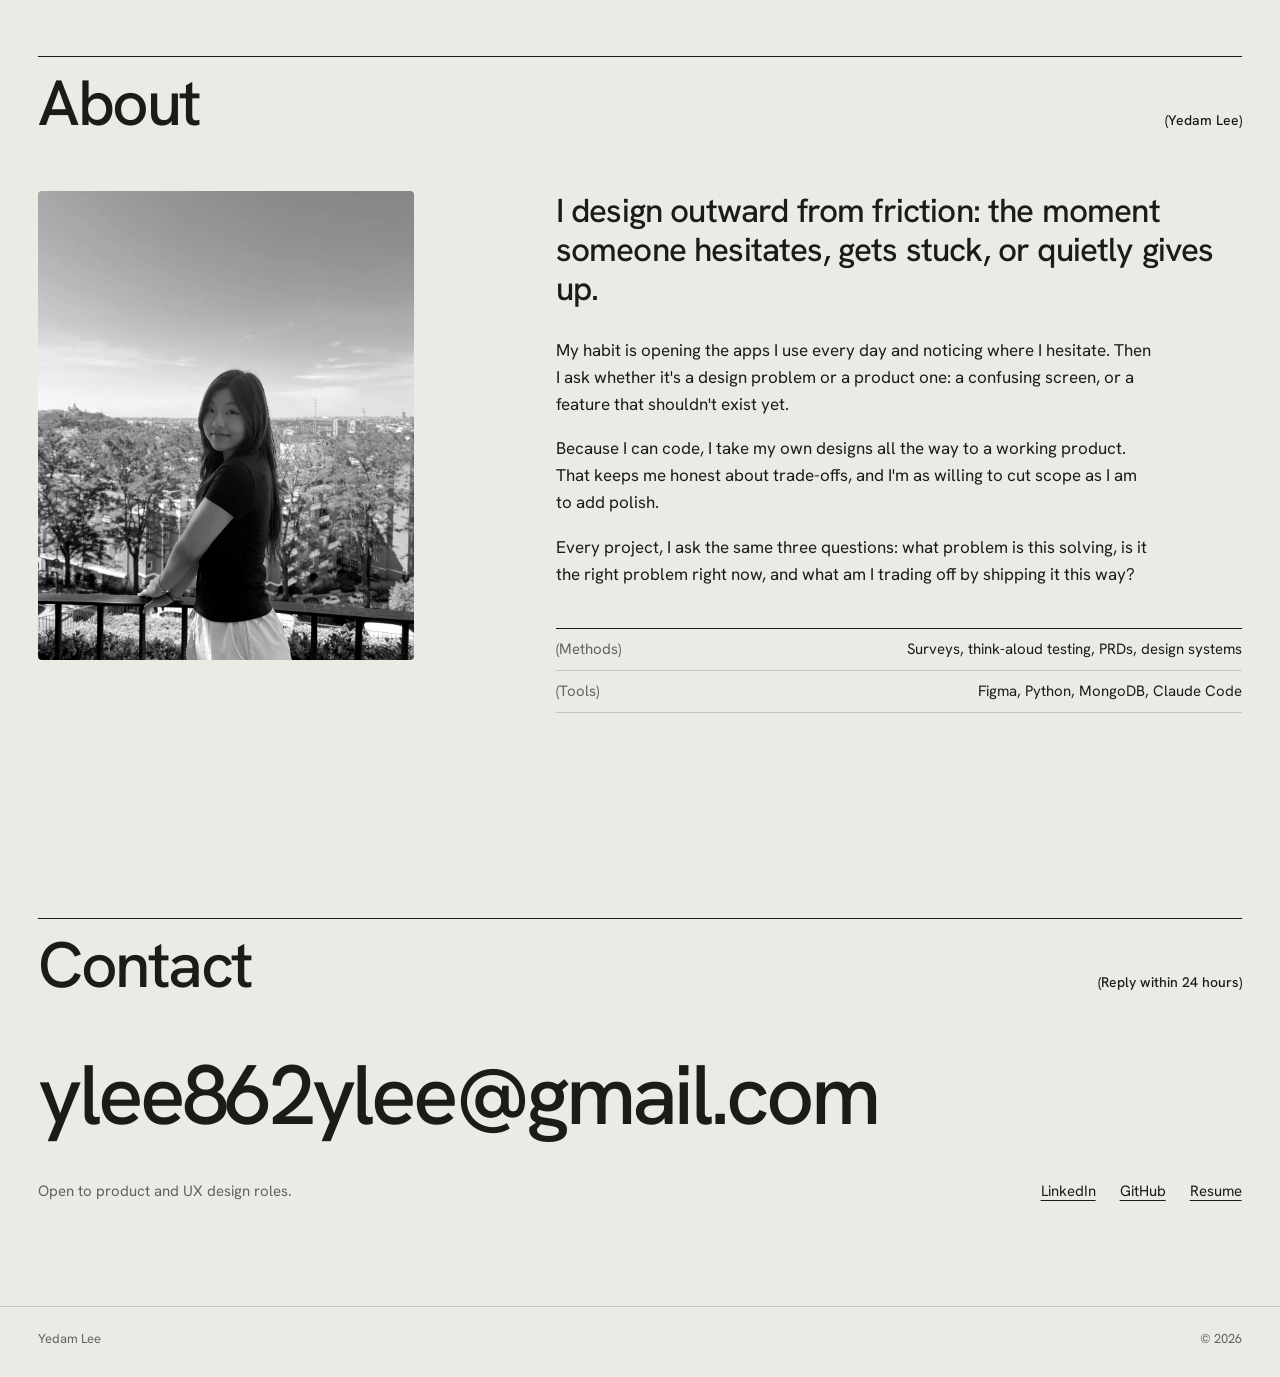
==== commit 6bfdcff4: "Initial commit" ====
--- a/index.html
+++ b/index.html
@@ -3,203 +3,183 @@
 <head>
 <meta charset="UTF-8" />
 <meta name="viewport" content="width=device-width, initial-scale=1.0" />
-<title>Yedam Lee | UX & Product Designer</title>
-<meta name="description" content="Yedam Lee is a UX & product designer with a computer science background who researches the problem, designs the flow, and builds it." />
+<title>Yedam Lee | UX &amp; Product Designer</title>
+<meta name="description" content="Yedam Lee is a UX &amp; product designer with a computer science background who researches the problem, designs the flow, and builds it." />
+<meta property="og:title" content="Yedam Lee | UX &amp; Product Designer" />
+<meta property="og:description" content="UX &amp; product designer with a computer science background. I research the problem, design the flow, and build it." />
+<meta property="og:image" content="https://ylee862.github.io/portfolio/images/fitoday/fitoday_hero_mockup.webp" />
+<meta property="og:url" content="https://ylee862.github.io/portfolio/" />
+<script>try{if(localStorage.getItem('theme')==='dark')document.documentElement.setAttribute('data-theme','dark')}catch(e){}</script>
 <link rel="preconnect" href="https://fonts.googleapis.com" />
 <link rel="preconnect" href="https://fonts.gstatic.com" crossorigin />
-<link href="https://fonts.googleapis.com/css2?family=DM+Serif+Display:ital@0;1&family=Syne:wght@400;500;600&family=DM+Mono:wght@400;500&display=swap" rel="stylesheet" />
+<link href="https://fonts.googleapis.com/css2?family=Hanken+Grotesk:wght@400;500;600&display=swap" rel="stylesheet" />
 <link rel="stylesheet" href="css/style.css" />
 </head>
 <body>
+<a class="skip-link" href="#work">Skip to work</a>
 
-<div class="cursor" id="cursor"></div>
-<div class="cursor-ring" id="cursor-ring"></div>
+<header class="nav">
+  <div class="wrap nav-inner">
+    <a href="index.html" class="nav-logo">Yedam Lee <span>· Product &amp; UX Designer</span></a>
+    <nav class="nav-links" aria-label="Main">
+      <a href="#work">Work</a>
+      <a href="#about">About</a>
+      <a href="#contact">Contact</a>
+      <a class="nav-resume" href="resume/Yedam_Lee_Resume_F.pdf" target="_blank" rel="noopener">Resume</a>
+      <button class="theme-toggle" id="themeToggle" type="button">Dark</button>
+    </nav>
+  </div>
+</header>
 
-<!-- NAV -->
-<nav>
-  <a href="#hero" class="nav-logo">YL.</a>
-  <div class="nav-links">
-    <a href="#about">About</a>
-    <a href="#projects">Work</a>
-    <a href="#contact">Contact</a>
-    <button class="theme-toggle" id="themeToggle" aria-label="Toggle dark mode">☀️</button>
-  </div>
-</nav>
+<main>
 
-<!-- HERO + WORK -->
-<section id="hero">
-  <div class="intro-work-grid">
+  <!-- HERO -->
+  <section class="home-hero wrap" aria-label="Introduction">
+    <h1 class="display-name rise">Yedam Lee</h1>
+    <div class="hero-grid">
+      <div class="hero-copy rise rise-2">
+        <p class="hero-statement">I studied computer science, then got more curious about why people get stuck than about the code itself. Now I research the problem, design the flow, and build it.</p>
+        <div class="hero-actions">
+          <a href="#work" class="btn btn-solid">See the work</a>
+          <a href="resume/Yedam_Lee_Resume_F.pdf" class="btn btn-line" target="_blank" rel="noopener">Resume (PDF)</a>
+        </div>
+      </div>
+      <dl class="details rise rise-3">
+        <div class="details-row"><dt>Role</dt><dd>Product &amp; UX Designer</dd></div>
+        <div class="details-row"><dt>Focus</dt><dd>Research, flows, front-end</dd></div>
+        <div class="details-row"><dt>Background</dt><dd>Computer Science</dd></div>
+        <div class="details-row"><dt>Currently</dt><dd>Building Fitoday</dd></div>
+      </dl>
+    </div>
+  </section>
 
-    <!-- LEFT: sticky intro -->
-    <div class="intro-col">
-      <div class="hero-eyebrow reveal">Product &amp; UX Designer</div>
-      <h1 class="hero-name reveal" style="transition-delay:0.1s">Yedam<br><em>Lee.</em></h1>
-      <p class="hero-tagline reveal" style="transition-delay:0.15s">
-        I studied computer science, then got more curious about why people get stuck than about the code itself. Now I research the problem, design the flow, and build it.
-      </p>
-      <div class="hero-position reveal" style="transition-delay:0.2s">
-        <div class="position-item"><div class="position-dot"></div>Product Design</div>
-        <div class="position-item"><div class="position-dot"></div>UX Research</div>
-        <div class="position-item"><div class="position-dot"></div>Front-End Development</div>
+  <!-- WORK -->
+  <section class="wrap" id="work" aria-labelledby="work-title">
+    <div class="section-head">
+      <h2 class="section-title" id="work-title">Selected work</h2>
+      <span class="label">2025–2026</span>
+    </div>
+
+    <ol class="work-list">
+      <li>
+        <a class="work-row" href="fitoday.html">
+          <div class="work-meta">
+            <span class="work-index">01 / 04</span>
+            <h3 class="work-title">Fitoday</h3>
+            <p class="work-kind">Solo product, in development</p>
+            <p class="work-desc">A social fashion app for honest outfit feedback. One fit a day, rated in three taps, with a note on what to change.</p>
+            <ul class="work-tags"><li>Research, PRD, usability testing</li><li>End-to-end flows, design system</li><li>Flutter, Firebase</li></ul>
+            <span class="work-cta"><span class="btn btn-line btn-small">View case study</span></span>
+          </div>
+          <div class="work-visual">
+            <img src="images/fitoday/fitoday_hero_mockup.webp" alt="Fitoday screens: the daily feed, the three-option rating, and a profile" width="1600" height="647">
+          </div>
+        </a>
+      </li>
+
+      <li>
+        <a class="work-row" href="usri.html">
+          <div class="work-meta">
+            <span class="work-index">02 / 04</span>
+            <h3 class="work-title">Student Well-being App</h3>
+            <p class="work-kind">UX research internship, 2025</p>
+            <p class="work-desc">A well-being app that builds skills instead of logging feelings. A short self-assessment finds a student's weakest competency, then guides them to build it.</p>
+            <ul class="work-tags"><li>Literature review, surveys, think-aloud testing</li><li>Behavioural design</li><li>Figma</li></ul>
+            <span class="work-cta"><span class="btn btn-line btn-small">View case study</span></span>
+          </div>
+          <div class="work-visual">
+            <img loading="lazy" decoding="async" src="images/usri/usri_hero_section.webp" alt="Blurred screens of the student well-being app" width="1600" height="1126">
+            <span class="work-flag">Final UI confidential</span>
+          </div>
+        </a>
+      </li>
+
+      <li>
+        <a class="work-row" href="hihello.html">
+          <div class="work-meta">
+            <span class="work-index">03 / 04</span>
+            <h3 class="work-title">HiHello</h3>
+            <p class="work-kind">Solo, designed, coded and shipped</p>
+            <p class="work-desc">A digital letter you seal before sending, and your friend can't open for five days. An experiment in adding friction on purpose.</p>
+            <ul class="work-tags"><li>Interaction design</li><li>Front-end, deployment</li><li>Figma, Claude Code, Cloudflare</li></ul>
+            <span class="work-cta"><span class="btn btn-line btn-small">View case study</span></span>
+          </div>
+          <div class="work-visual">
+            <img loading="lazy" decoding="async" src="images/hihello/hihello_hero.webp" alt="HiHello on a laptop: an envelope with a postcard and photo" width="1280" height="832">
+            <span class="work-flag">Live</span>
+          </div>
+        </a>
+      </li>
+
+      <li>
+        <a class="work-row" href="wordtropolis.html">
+          <div class="work-meta">
+            <span class="work-index">04 / 04</span>
+            <h3 class="work-title">Wordtropolis</h3>
+            <p class="work-kind">University HCI team project</p>
+            <p class="work-desc">A spelling game for kids, redesigned around missions and boss battles so practice feels like progress.</p>
+            <ul class="work-tags"><li>Gamification, child-centred design</li><li>Visual direction, team of 6</li><li>Figma, Java Swing</li></ul>
+            <span class="work-cta"><span class="btn btn-line btn-small">View case study</span></span>
+          </div>
+          <div class="work-visual">
+            <img loading="lazy" decoding="async" src="images/wordtropolis/word_thumbnail.webp" alt="Wordtropolis game running on a laptop" width="1600" height="900">
+          </div>
+        </a>
+      </li>
+    </ol>
+  </section>
+
+  <!-- ABOUT -->
+  <section class="section wrap" id="about" aria-labelledby="about-title">
+    <div class="section-head">
+      <h2 class="section-title" id="about-title">About</h2>
+      <span class="label">Yedam Lee</span>
+    </div>
+    <div class="about-grid">
+      <div class="about-photo">
+        <img loading="lazy" decoding="async" src="images/profile_pic.webp" alt="Portrait of Yedam Lee" width="900" height="1200">
       </div>
-      <div class="intro-ctas reveal" style="transition-delay:0.25s">
-        <a href="#contact" class="btn-primary">Get in touch</a>
-        <a href="#about" class="btn-ghost">About</a>
+      <div class="about-text">
+        <p class="about-lede">I design outward from friction: the moment someone hesitates, gets stuck, or quietly gives up.</p>
+        <div class="about-body">
+          <p>My habit is opening the apps I use every day and noticing where I hesitate. Then I ask whether it's a design problem or a product one: a confusing screen, or a feature that shouldn't exist yet.</p>
+          <p>Because I can code, I take my own designs all the way to a working product. That keeps me honest about trade-offs, and I'm as willing to cut scope as I am to add polish.</p>
+          <p>Every project, I ask the same three questions: what problem is this solving, is it the right problem right now, and what am I trading off by shipping it this way?</p>
+        </div>
+        <dl class="about-facts">
+          <div class="details-row"><dt>Methods</dt><dd>Surveys, think-aloud testing, PRDs, design systems</dd></div>
+          <div class="details-row"><dt>Tools</dt><dd>Figma, Python, MongoDB, Claude Code</dd></div>
+        </dl>
       </div>
     </div>
+  </section>
 
-    <!-- RIGHT: big project visuals -->
-    <div class="work-col" id="projects">
-
-      <!-- 01 FITODAY -->
-      <a class="work-row reveal" href="fitoday.html">
-        <div class="work-visual">
-          <img src="images/fitoday/fitoday_hero.png" alt="Fitoday app preview">
-          <div class="work-overlay"><span>View Case Study</span></div>
-        </div>
-        <div class="work-meta">
-          <div class="work-index">01</div>
-          <div class="work-title">Fitoday</div>
-          <div class="work-desc">Get outfit feedback the way you'd ask a friend, with honest opinions on what to change. I designed, researched, and am building this social fashion app solo, end to end.</div>
-          <div class="work-tags">
-            <span class="card-tag">Figma</span>
-            <span class="card-tag">Usability Testing</span>
-            <span class="card-tag">Firebase</span>
-            <span class="card-tag">Flutter</span>
-          </div>
-        </div>
-      </a>
-
-      <!-- 02 USRI -->
-      <a class="work-row reveal" href="usri.html">
-        <div class="work-visual">
-          <img src="images/usri/usri_hero_section.png" alt="Student well-being app preview">
-          <div class="confidential-ribbon" aria-hidden="true">
-            <div class="confidential-ribbon-track">
-              <span>FINAL UI CONFIDENTIAL &#8226; FINAL UI CONFIDENTIAL &#8226; FINAL UI CONFIDENTIAL &#8226; </span>
-              <span>FINAL UI CONFIDENTIAL &#8226; FINAL UI CONFIDENTIAL &#8226; FINAL UI CONFIDENTIAL &#8226; </span>
-              <span>FINAL UI CONFIDENTIAL &#8226; FINAL UI CONFIDENTIAL &#8226; FINAL UI CONFIDENTIAL &#8226; </span>
-            </div>
-          </div>
-          <div class="work-overlay"><span>View Case Study</span></div>
-        </div>
-        <div class="work-meta">
-          <div class="work-index">02</div>
-          <div class="work-title">Student Well-being App</div>
-          <div class="work-desc">A student well-being app that goes beyond logging feelings. A short self-assessment finds your weakest of three research-backed competencies, then guides you toward actually building it.</div>
-          <div class="work-tags">
-            <span class="card-tag">Figma</span>
-            <span class="card-tag">UX Research</span>
-            <span class="card-tag">Behavioural Design</span>
-          </div>
-        </div>
-      </a>
-
-      <!-- 03 HIHELLO -->
-      <a class="work-row reveal" href="hihello.html">
-        <div class="work-visual">
-          <img src="images/hihello/hihello_hero.png" alt="HiHello preview">
-          <div class="work-overlay"><span>View Case Study</span></div>
-        </div>
-        <div class="work-meta">
-          <div class="work-index">03</div>
-          <div class="work-title">HiHello</div>
-          <div class="work-desc">A digital envelope that brings the intention of physical letters into digital messaging. I designed, coded, and deployed this letter-writing app solo, and it's live.</div>
-          <div class="work-tags">
-            <span class="card-tag">Figma</span>
-            <span class="card-tag">Front-End Development</span>
-            <span class="card-tag">Claude Code</span>
-          </div>
-        </div>
-      </a>
-
-      <!-- 04 WORDTROPOLIS -->
-      <a class="work-row reveal" href="wordtropolis.html">
-        <div class="work-visual">
-          <img src="images/wordtropolis/word_thumbnail.png" alt="Wordtropolis preview">
-          <div class="work-overlay"><span>View Case Study</span></div>
-        </div>
-        <div class="work-meta">
-          <div class="work-index">04</div>
-          <div class="work-title">Wordtropolis</div>
-          <div class="work-desc">A redesign of a spelling game for young learners, rebuilt around how kids naturally learn: through play and visible progress.</div>
-          <div class="work-tags">
-            <span class="card-tag">Figma</span>
-            <span class="card-tag">Java Swing</span>
-            <span class="card-tag">Gamification</span>
-          </div>
-        </div>
-      </a>
-
+  <!-- CONTACT -->
+  <section class="section wrap" id="contact" aria-labelledby="contact-title">
+    <div class="section-head">
+      <h2 class="section-title" id="contact-title">Contact</h2>
+      <span class="label">Reply within 24 hours</span>
     </div>
-  </div>
-</section>
-
-<!-- ABOUT -->
-<section id="about">
-  <div class="section-label reveal">About</div>
-  <div class="about-grid">
-    <div>
-      <h2 class="about-heading reveal">Research-driven.<br>Built to ship.</h2>
-      <p class="about-bio reveal" style="transition-delay:0.1s">
-       I studied Computer Science, but got hooked on the layer above code: why people struggle with products, and which problems are actually worth solving. Today I move between research, product decisions, interaction design, and the code that ships it.
-      </p>
-      <p class="about-bio reveal" style="transition-delay:0.15s">
-        My habit is opening apps I use daily, noticing where I hesitate or get stuck, and asking whether that's a design problem or a product one: a confusing screen, or a feature that shouldn't exist yet. I design outward from that friction, and I'm just as willing to cut scope as I am to add polish.
-      </p>
-      <div class="reveal" style="transition-delay:0.2s">
-        <div class="dev-badge">Every redesign, I ask: what problem is this solving, is it the right problem right now, and what am I trading off by shipping it this way?</div>
+    <a href="mailto:ylee862ylee@gmail.com" class="contact-email">ylee862ylee@gmail.com</a>
+    <div class="contact-row">
+      <span>Open to product and UX design roles.</span>
+      <div class="contact-links">
+        <a href="https://www.linkedin.com/in/yedam-lee" target="_blank" rel="noopener">LinkedIn</a>
+        <a href="https://github.com/ylee862" target="_blank" rel="noopener">GitHub</a>
+        <a href="resume/Yedam_Lee_Resume_F.pdf" target="_blank" rel="noopener">Resume</a>
       </div>
     </div>
+  </section>
 
-    <div class="about-photo-wrap reveal" style="transition-delay:0.15s">
-      <img src="images/profile_pic.jpg" alt="Yedam Lee" class="about-photo">
-    </div>
+</main>
+
+<footer class="footer">
+  <div class="wrap footer-inner">
+    <span>Yedam Lee</span>
+    <span>© <span id="year">2026</span></span>
   </div>
-</section>
-
-<!-- CONTACT -->
-<section id="contact">
-  <div class="section-label reveal">Contact</div>
-  <h2 class="contact-heading reveal" style="transition-delay:0.1s">Contact me</h2>
-  <p class="contact-sub reveal" style="transition-delay:0.15s">Response within 24 hours.</p>
-
-  <div class="contact-form reveal" style="transition-delay:0.2s">
-    <div class="form-row">
-      <label for="fname">Name</label>
-      <input type="text" id="fname" placeholder="Your name" />
-      <span class="field-error" id="err-name">Please enter your name.</span>
-    </div>
-    <div class="form-row">
-      <label for="femail">Email</label>
-      <input type="email" id="femail" placeholder="your@email.com" />
-      <span class="field-error" id="err-email">Please enter a valid email address.</span>
-    </div>
-    <div class="form-row">
-      <label for="fmessage">Message</label>
-      <textarea id="fmessage" placeholder="Tell me about the role or project..."></textarea>
-      <span class="field-error" id="err-message">Please enter your message.</span>
-    </div>
-    <button class="btn-primary" onclick="handleSubmit()" style="width:100%;margin-top:6px">Send Message</button>
-    <div class="form-success" id="formSuccess">✓ Message sent. Talk soon.</div>
-  </div>
-
-  <div class="contact-links reveal" style="transition-delay:0.3s">
-    <a href="mailto:ylee862ylee@gmail.com" class="contact-link">✉ Email</a>
-    <a href="https://www.linkedin.com/in/yedam-lee-1bb43a281" class="contact-link" target="_blank" rel="noopener">in LinkedIn</a>
-    <a href="https://github.com/ylee862" class="contact-link" target="_blank" rel="noopener">⌥ GitHub</a>
-  </div>
-</section>
-
-<footer>
-  Designed &amp; coded by Yedam Lee · ylee862.github.io
 </footer>
 
-<div class="lightbox-overlay" id="lightboxOverlay" onclick="closeLightbox()">
-  <button class="lightbox-close" onclick="closeLightbox()" aria-label="Close image">✕</button>
-  <img class="lightbox-img" id="lightboxImg" src="" alt="">
-</div>
-
-<script src="js/main.js"></script>
+<script src="js/site.js"></script>
 </body>
 </html>
--- a/css/style.css
+++ b/css/style.css
@@ -1,959 +1,613 @@
+/* ==========================================================================
+   Yedam Lee — portfolio
+  ========================================================================== */
+
 :root {
-    --bg: #FAFAF8;
-    --bg2: #F3F2EE;
-    --ink: #1A1917;
-    --ink2: #5C5A55;
-    --ink3: #999790;
-    --accent: #E8622A;
-    --accent-pale: #FDF0EA;
-    --accent-mid: #F4A07A;
-    --border: rgba(26,25,23,0.1);
-    --radius: 14px;
-    --radius-lg: 22px;
-    --transition: 0.3s cubic-bezier(0.4,0,0.2,1);
-  }
-  [data-theme="dark"] {
-    --bg: #141412;
-    --bg2: #1D1C1A;
-    --ink: #F0EDE8;
-    --ink2: #A09D98;
-    --ink3: #605E59;
-    --accent: #F07040;
-    --accent-pale: #2A1F18;
-    --accent-mid: #9A4020;
-    --border: rgba(240,237,232,0.1);
-  }
-
-  *, *::before, *::after { box-sizing: border-box; margin: 0; padding: 0; }
-  html { scroll-behavior: smooth; }
-  body {
-    font-family: 'Syne', sans-serif;
-    background: var(--bg);
-    color: var(--ink);
-    transition: background var(--transition), color var(--transition);
-    overflow-x: hidden;
-  }
-  @media (hover: hover) and (pointer: fine) {
-    body { cursor: none; }
-    .form-row input, .form-row textarea { cursor: text; }
-  }
-  @media (hover: none), (pointer: coarse) {
-    .cursor, .cursor-ring { display: none; }
-  }
-
-  /* Custom cursor */
-  .cursor {
-    width: 10px; height: 10px;
-    background: var(--accent);
-    border-radius: 50%;
-    position: fixed; top: 0; left: 0;
-    pointer-events: none; z-index: 9999;
-    will-change: transform;
-    transition: width 0.2s ease, height 0.2s ease, opacity 0.2s ease;
-  }
-  .cursor-ring {
-    width: 36px; height: 36px;
-    border: 1.5px solid var(--accent);
-    border-radius: 50%;
-    position: fixed; top: 0; left: 0;
-    pointer-events: none; z-index: 9998;
-    opacity: 0.5; will-change: transform;
-    transition: width 0.25s ease, height 0.25s ease, opacity 0.2s ease;
-  }
-  body:has(a:hover) .cursor, body:has(button:hover) .cursor { width: 16px; height: 16px; }
-  body:has(a:hover) .cursor-ring, body:has(button:hover) .cursor-ring { width: 54px; height: 54px; opacity: 0.25; }
-
-  /* Nav */
-  nav {
-    position: fixed; top: 0; left: 0; right: 0;
-    z-index: 100;
-    padding: 1.2rem 2.5rem;
-    display: flex; align-items: center; justify-content: space-between;
-    background: rgba(250,250,248,0.85);
-    backdrop-filter: blur(16px);
-    border-bottom: 0.5px solid var(--border);
-    transition: background var(--transition);
-  }
-  [data-theme="dark"] nav { background: rgba(20,20,18,0.85); }
-  .nav-logo {
-    font-family: 'DM Serif Display', serif;
-    font-size: 18px; color: var(--ink); text-decoration: none; letter-spacing: -0.02em;
-  }
-  .nav-links { display: flex; gap: 2rem; align-items: center; }
-  .nav-links a {
-    font-size: 13px; color: var(--ink2); text-decoration: none;
-    font-weight: 500; letter-spacing: 0.02em; transition: color var(--transition);
-  }
-  .nav-links a:hover { color: var(--ink); }
-  .theme-toggle {
-    width: 36px; height: 36px;
-    border: 0.5px solid var(--border); border-radius: 50%;
-    background: transparent; cursor: none;
-    display: flex; align-items: center; justify-content: center;
-    font-size: 14px; transition: background var(--transition), border var(--transition);
-  }
-  .theme-toggle:hover { background: var(--bg2); }
-
-  /* Sections */
-  section { padding: 6rem 2.5rem; max-width: 1100px; margin: 0 auto; }
-
-  /* Hero + Work (sticky intro / big visuals) */
-  #hero {
-    max-width: 1360px;
-    padding: 8rem 2.5rem 3rem;
-    position: relative;
-  }
-  .intro-work-grid {
-    display: grid;
-    grid-template-columns: 360px 1fr;
-    gap: 4rem;
-    align-items: start;
-  }
-  .intro-col {
-    position: sticky;
-    top: 110px;
-    align-self: start;
-  }
-  .intro-ctas { display: flex; gap: 12px; flex-wrap: wrap; margin-top: 2rem; }
-  .hero-eyebrow {
-    font-family: 'DM Mono', monospace;
-    font-size: 11px; letter-spacing: 0.14em; text-transform: uppercase;
-    color: var(--accent); margin-bottom: 1.5rem;
-    display: flex; align-items: center; gap: 10px;
-  }
-  .hero-eyebrow::before { content: ''; display: block; width: 28px; height: 1px; background: var(--accent); }
-  .hero-name {
-    font-family: 'DM Serif Display', serif;
-    font-size: clamp(44px, 5vw, 64px);
-    line-height: 0.98; letter-spacing: -0.03em; color: var(--ink); margin-bottom: 1.3rem;
-  }
-  .hero-name em { font-style: italic; color: var(--accent); }
-  .hero-tagline {
-    font-size: 16px; color: var(--ink2);
-    line-height: 1.6; margin-bottom: 1.8rem; font-weight: 400;
-  }
-  .hero-ctas { display: flex; gap: 12px; flex-wrap: wrap; }
-  .btn-primary {
-    padding: 13px 28px; background: var(--accent); color: #fff;
-    border: none; border-radius: 8px;
-    font-family: 'Syne', sans-serif; font-size: 13px; font-weight: 600;
-    cursor: none; text-decoration: none; display: inline-block;
-    transition: transform 0.2s ease, box-shadow 0.2s ease; letter-spacing: 0.02em;
-  }
-  .btn-primary:hover { transform: translateY(-2px); box-shadow: 0 8px 24px rgba(232,98,42,0.3); }
-  .btn-ghost {
-    padding: 13px 28px; background: transparent; color: var(--ink);
-    border: 0.5px solid var(--border); border-radius: 8px;
-    font-family: 'Syne', sans-serif; font-size: 13px; font-weight: 500;
-    cursor: none; text-decoration: none; display: inline-block;
-    transition: background var(--transition), border var(--transition);
-  }
-  .btn-ghost:hover { background: var(--bg2); }
-  .hero-scroll-hint {
-    position: absolute; bottom: 2.5rem; left: 2.5rem;
-    font-family: 'DM Mono', monospace; font-size: 10px;
-    letter-spacing: 0.1em; color: var(--ink3);
-    display: flex; align-items: center; gap: 8px;
-    writing-mode: vertical-rl; text-orientation: mixed;
-  }
-
-  /* Reveal animation */
-  .reveal { opacity: 0; transform: translateY(24px); transition: opacity 0.7s ease, transform 0.7s ease; }
-  .reveal.visible { opacity: 1; transform: translateY(0); }
-
-  /* Section label */
-  .section-label {
-    font-family: 'DM Mono', monospace; font-size: 10px;
-    letter-spacing: 0.14em; text-transform: uppercase; color: var(--ink3);
-    margin-bottom: 0.6rem; display: flex; align-items: center; gap: 10px;
-  }
-  .section-label::after { content: ''; display: block; flex: 1; height: 0.5px; background: var(--border); max-width: 60px; }
-
-  /* About */
-  #about .about-grid {
-    display: grid; grid-template-columns: 1fr 1fr;
-    gap: 5rem; align-items: start; margin-top: 3rem;
-  }
-  .about-photo-wrap {
-    border-radius: var(--radius-lg);
-    overflow: hidden;
-    border: 0.5px solid var(--border);
-    aspect-ratio: 4 / 5;
-    background: var(--bg2);
-  }
-  .about-photo {
-    width: 100%;
-    height: 100%;
-    object-fit: cover;
-    display: block;
-  }
-  .about-heading {
-    font-family: 'DM Serif Display', serif;
-    font-size: clamp(30px, 4vw, 46px); line-height: 1.1;
-    letter-spacing: -0.02em; margin-bottom: 1.5rem;
-  }
-  .about-bio { font-size: 15px; color: var(--ink2); line-height: 1.8; margin-bottom: 1.2rem; }
-  .dev-badge {
-    display: inline-flex; align-items: center; gap: 7px;
-    background: var(--accent-pale); border: 0.5px solid var(--accent-mid);
-    color: var(--accent); font-family: 'DM Mono', monospace; font-size: 11px;
-    padding: 5px 12px; border-radius: 100px; margin-top: 8px;
-  }
-  .dev-badge::before { content: '⌥'; font-size: 12px; }
-  .skill-group-label {
-    font-family: 'DM Mono', monospace; font-size: 10px;
-    letter-spacing: 0.1em; text-transform: uppercase; color: var(--ink3);
-    margin-bottom: 10px; margin-top: 1.5rem;
-  }
-  .skill-group-label:first-child { margin-top: 0; }
-  .skill-chips { display: flex; flex-wrap: wrap; gap: 7px; }
-  .chip {
-    padding: 6px 14px; background: var(--bg2);
-    border: 0.5px solid var(--border); border-radius: 100px;
-    font-size: 12.5px; color: var(--ink2); font-weight: 500;
-    transition: background var(--transition), color var(--transition), border var(--transition);
-  }
-
-  /* Work column - big visuals, minimal text */
-  #projects { overflow: visible; display: flex; flex-direction: column; gap: 4.5rem; }
-  .work-row { cursor: none; }
-  .work-visual {
-    position: relative; overflow: hidden;
-    border-radius: var(--radius-lg); border: 0.5px solid var(--border);
-    aspect-ratio: 16 / 10; background: var(--bg2);
-    transition: transform 0.35s cubic-bezier(0.4,0,0.2,1), box-shadow 0.35s ease;
-  }
-  .work-row:hover .work-visual { transform: translateY(-4px); box-shadow: 0 24px 56px rgba(0,0,0,0.12); }
-  [data-theme="dark"] .work-row:hover .work-visual { box-shadow: 0 24px 56px rgba(0,0,0,0.45); }
-  .work-visual img {
-    width: 100%; height: 100%; object-fit: cover; display: block;
-    transition: transform 0.5s ease;
-  }
-  .work-row:hover .work-visual img { transform: scale(1.03); }
-  .work-visual-placeholder {
-    display: flex; align-items: center; justify-content: center;
-    border-style: dashed;
-  }
-  .work-visual-placeholder-text {
-    font-family: 'DM Mono', monospace; font-size: 12px; color: var(--ink3);
-    letter-spacing: 0.05em;
-  }
-  /* Stat row - big numbers, minimal words */
-  .stat-row {
-    display: flex; flex-wrap: wrap; gap: 2.5rem;
-    margin: 1.5rem 0 2rem; padding: 1.8rem 0;
-    border-top: 0.5px solid var(--border); border-bottom: 0.5px solid var(--border);
-  }
-  .stat-item { flex: 1 1 160px; min-width: 140px; }
-  .stat-num {
-    font-family: 'DM Serif Display', serif; font-size: clamp(32px, 4vw, 44px);
-    color: var(--accent); line-height: 1; letter-spacing: -0.02em; margin-bottom: 6px;
-  }
-  .stat-label { font-size: 13px; color: var(--ink2); line-height: 1.4; }
-
-  /* Mini diagram - simple SVG flow/architecture visuals */
-  .mini-diagram {
-    width: 100%; background: var(--bg2); border: 0.5px solid var(--border);
-    border-radius: var(--radius-lg); padding: 2rem 1.5rem; margin: 1rem 0;
-  }
-  .mini-diagram svg { width: 100%; height: auto; display: block; }
-  /* Challenge / Solution - bigger than snapshot bullets */
-  .challenge-solution-grid {
-    display: grid; grid-template-columns: 1fr 1fr; gap: 2rem;
-    margin-bottom: 1.5rem;
-  }
-  .cs-block { padding: 1.4rem 0; border-top: 1.5px solid var(--accent); }
-  .cs-label {
-    font-family: 'DM Serif Display', serif; font-size: 18px; font-style: italic;
-    color: var(--accent); margin-bottom: 8px; letter-spacing: -0.01em;
-  }
-  .cs-text {
-    font-family: 'DM Serif Display', serif; font-size: 20px;
-    line-height: 1.4; color: var(--ink); letter-spacing: -0.01em;
-  }
-  @media (max-width: 680px) { .challenge-solution-grid { grid-template-columns: 1fr; } }
-
-  /* Flow comparison rows - instant vs physical vs HiHello */
-  .flow-compare { margin: 1.5rem 0; }
-  .flow-compare-row {
-    display: flex; align-items: center; gap: 1.5rem; flex-wrap: wrap;
-    padding: 0.9rem 0; border-bottom: 0.5px solid var(--border);
-  }
-  .flow-compare-row:last-child { border-bottom: none; }
-  .flow-compare-label {
-    font-family: 'DM Mono', monospace; font-size: 12px; font-weight: 600;
-    color: var(--ink3); width: 130px; flex-shrink: 0;
-  }
-  .flow-compare-row.accent .flow-compare-label { color: var(--accent); }
-  .flow-steps { font-family: 'DM Mono', monospace; font-size: 12.5px; color: var(--ink2); }
-  .flow-compare-row.accent .flow-steps { color: var(--ink); font-weight: 500; }
-
-  .revision-block {
-    border-left: 3px solid var(--accent);
-    background: var(--accent-pale);
-    padding: 1.6rem 1.8rem;
-    border-radius: 0 var(--radius-lg) var(--radius-lg) 0;
-    margin: 1.75rem 0;
-  }
-  .revision-label {
-    font-family: 'DM Mono', monospace; font-size: 11px; letter-spacing: 0.1em;
-    text-transform: uppercase; color: var(--accent); margin-bottom: 12px;
-    display: flex; align-items: center; gap: 6px;
-  }
-  .revision-label::before { content: '↻'; font-size: 14px; }
-
-  .confidential-ribbon {
-    position: absolute; top: 50%; left: 50%;
-    width: 150%; height: 28px;
-    transform: translate(-50%, -50%) rotate(-32deg);
-    background: rgba(18,22,26,0.85);
-    overflow: hidden; z-index: 5; pointer-events: none;
-    display: flex; align-items: center;
-  }
-  .confidential-ribbon-track {
-    display: flex; white-space: nowrap;
-    animation: ribbon-scroll 9s linear infinite;
-  }
-  .confidential-ribbon-track span {
-    font-family: 'DM Mono', monospace; font-size: 10.5px;
-    letter-spacing: 2px; color: #fff; flex-shrink: 0;
-  }
-  @keyframes ribbon-scroll {
-    from { transform: translateX(0); }
-    to { transform: translateX(-50%); }
-  }
-
-  .case-img-placeholder {
-    display: flex; align-items: center; justify-content: center;
-    min-height: 260px; width: 100%;
-    background: var(--bg2); border: 1px dashed var(--border);
-    border-radius: var(--radius-lg);
-    font-family: 'DM Mono', monospace; font-size: 12px; color: var(--ink3);
-    text-align: center; padding: 1rem;
-  }
-  .work-overlay {
-    position: absolute; inset: 0;
-    background: rgba(26,25,23,0.7);
-    display: flex; align-items: center; justify-content: center;
-    opacity: 0; transition: opacity 0.3s ease; backdrop-filter: blur(2px);
-  }
-  .work-row:hover .work-overlay { opacity: 1; }
-  .work-overlay span {
-    color: #fff; font-size: 13px; font-weight: 500;
-    letter-spacing: 0.06em; text-transform: uppercase;
-    font-family: 'DM Mono', monospace; display: flex; align-items: center; gap: 8px;
-  }
-  .work-overlay span::after { content: '→'; }
-  .work-meta { padding: 1.2rem 0.2rem 0; display: flex; align-items: baseline; gap: 1rem; flex-wrap: wrap; }
-  .work-index {
-    font-family: 'DM Mono', monospace; font-size: 12px; color: var(--ink3);
-    flex-shrink: 0;
-  }
-  .work-title {
-    font-family: 'DM Serif Display', serif; font-size: 22px;
-    letter-spacing: -0.01em; color: var(--ink); flex-shrink: 0;
-  }
-  .work-desc {
-    font-size: 13.5px; color: var(--ink2); line-height: 1.6;
-    flex: 1 1 320px; min-width: 240px;
-  }
-  .work-tags { display: flex; flex-wrap: wrap; gap: 5px; width: 100%; margin-top: 0.6rem; }
-  .card-tag {
-    font-family: 'DM Mono', monospace; font-size: 10px;
-    padding: 3px 9px; background: var(--bg2); border: 0.5px solid var(--border);
-    border-radius: 100px; color: var(--ink3);
-  }
-
-  @media (max-width: 900px) {
-    .intro-work-grid { grid-template-columns: 1fr; }
-    .intro-col { position: static; margin-bottom: 3rem; }
-    .work-meta { flex-direction: column; align-items: flex-start; gap: 0.3rem; }
-  }
-  @media (max-width: 600px) {
-    #hero { padding-top: 7rem; }
-  }
-
-  /* ===========================
-     FULL-SCREEN CASE STUDY PAGE
-     =========================== */
-  .case-page {
-    position: fixed; inset: 0;
-    background: var(--bg);
-    z-index: 500;
-    overflow-y: auto;
-    transform: translateX(100%);
-    transition: transform 0.5s cubic-bezier(0.4,0,0.2,1);
-    scrollbar-width: thin;
-    scrollbar-color: var(--border) transparent;
-  }
-  .case-page.open {
-    transform: translateX(0);
-  }
-
-  /* Standalone case-study pages (separate .html files, not overlay) */
-  body.standalone-case .case-page {
-    position: static; inset: auto; transform: none;
-    overflow: visible; z-index: auto; background: transparent;
-  }
-  body.standalone-case .case-back {
-    opacity: 1 !important; pointer-events: all !important;
-  }
-
-  /* Back button */
-  .case-back {
-    position: fixed; top: 1.4rem; left: 1.8rem; z-index: 600;
-    display: flex; align-items: center; gap: 8px;
-    font-family: 'DM Mono', monospace; font-size: 11px;
-    letter-spacing: 0.08em; text-transform: uppercase;
-    color: var(--ink2); cursor: none; background: var(--bg);
-    border: 0.5px solid var(--border); border-radius: 100px;
-    padding: 8px 18px; transition: all var(--transition);
-    opacity: 0; pointer-events: none; text-decoration: none;
-  }
-  .case-back.visible { opacity: 1; pointer-events: all; }
-  .case-back:hover { color: var(--accent); border-color: var(--accent-mid); background: var(--accent-pale); }
-  .case-back::before { content: '←'; font-size: 14px; }
-
-  /* Case study layout */
-  .case-content {
-    max-width: 900px; margin: 0 auto;
-    padding: 8rem 2.5rem 6rem;
-  }
-
-  /* Hero section of case study */
-  .case-hero {
-    margin-bottom: 5rem;
-  }
-  .case-eyebrow {
-    font-family: 'DM Mono', monospace; font-size: 11px;
-    letter-spacing: 0.14em; text-transform: uppercase; color: var(--accent);
-    margin-bottom: 1.2rem; display: flex; align-items: center; gap: 10px;
-  }
-  .case-eyebrow::before { content: ''; width: 24px; height: 1px; background: var(--accent); display: block; }
-  .case-title {
-    font-family: 'DM Serif Display', serif;
-    font-size: clamp(36px, 5vw, 64px);
-    line-height: 1.0; letter-spacing: -0.03em;
-    margin-bottom: 1.2rem; color: var(--ink);
-  }
-  .case-subtitle {
-    font-size: 16px; color: var(--ink2); line-height: 1.75;
-    max-width: 620px; margin-bottom: 2rem;
-  }
-  .case-meta {
-    display: flex; flex-wrap: wrap; gap: 8px; margin-bottom: 2rem;
-  }
-  .case-meta-tag {
-    font-family: 'DM Mono', monospace; font-size: 10.5px;
-    padding: 5px 12px; background: var(--bg2);
-    border: 0.5px solid var(--border); border-radius: 100px; color: var(--ink2);
-  }
-  .case-meta-tag.highlight {
-    background: var(--accent-pale); border-color: var(--accent-mid); color: var(--accent);
-  }
-  .case-intro {
-    font-size: 15px; color: var(--ink2); line-height: 1.85;
-    max-width: 640px; padding-left: 1.2rem;
-    border-left: 2px solid var(--accent);
-  }
-
-  /* Case hero image area */
-  .case-hero-visual {
-    width: 100%; border-radius: var(--radius-lg);
-    overflow: hidden; margin: 3rem 0;
-    background: linear-gradient(135deg, #E8F4F0 0%, #C8E8DC 100%);
-    min-height: 320px;
-    display: flex; align-items: center; justify-content: center;
-    position: relative;
-  }
-  .case-hero-visual img {
-    width: 100%; height: 100%; object-fit: cover; display: block;
-  }
-  .case-hero-placeholder {
-    display: flex; flex-direction: column; align-items: center; gap: 12px;
-    padding: 3rem;
-    font-family: 'DM Mono', monospace; font-size: 11px;
-    letter-spacing: 0.08em; text-transform: uppercase;
-    color: #1D7A5A; opacity: 0.5; text-align: center;
-  }
-  .case-hero-placeholder .ph-glyph {
-    font-family: 'DM Serif Display', serif;
-    font-size: 80px; opacity: 0.4;
-  }
-
-  /* Case sections */
-  .case-section {
-    margin-bottom: 5rem;
-  }
-  .case-section-label {
-    font-family: 'DM Mono', monospace; font-size: 10px;
-    letter-spacing: 0.14em; text-transform: uppercase; color: var(--ink3);
-    margin-bottom: 1rem; display: flex; align-items: center; gap: 10px;
-  }
-  .case-section-label::after { content: ''; flex: 1; height: 0.5px; background: var(--border); max-width: 50px; }
-
-  /* Big insight quote */
-  .insight-statement {
-    font-family: 'DM Serif Display', serif;
-    font-size: clamp(26px, 4vw, 44px);
-    line-height: 1.15; letter-spacing: -0.02em;
-    color: var(--ink); margin-bottom: 1.5rem;
-  }
-  .insight-statement em { font-style: italic; color: var(--accent); }
-  .insight-support {
-    font-size: 15px; color: var(--ink2); line-height: 1.8;
-    max-width: 580px; margin-bottom: 2rem;
-  }
-
-  /* Split layout */
-  .case-split {
-    display: grid; grid-template-columns: 1fr 1fr;
-    gap: 3rem; align-items: start; margin: 2.5rem 0;
-  }
-  .case-split.reverse { }
-  @media (max-width: 680px) { .case-split { grid-template-columns: 1fr; } }
-
-  /* Image placeholder boxes */
-  .img-placeholder {
-    width: 100%; border-radius: var(--radius);
-    overflow: hidden; position: relative;
-    background: var(--bg2); border: 0.5px solid var(--border);
-  }
-  .img-placeholder img { width: 100%; height: 100%; object-fit: cover; display: block; }
-  .img-placeholder .ph-inner {
-    padding: 2.5rem 1.5rem;
-    display: flex; flex-direction: column; align-items: center; justify-content: center;
-    gap: 8px; min-height: 200px;
-    font-family: 'DM Mono', monospace; font-size: 10px;
-    letter-spacing: 0.08em; text-transform: uppercase; color: var(--ink3);
-    text-align: center;
-  }
-  .img-placeholder .ph-icon { font-size: 28px; opacity: 0.4; margin-bottom: 4px; }
-  .img-caption {
-    font-family: 'DM Mono', monospace; font-size: 10px;
-    letter-spacing: 0.06em; color: var(--ink3); margin-top: 8px;
-  }
-
-  /* Insight cards row */
-  .insight-cards {
-    display: grid; grid-template-columns: repeat(3, 1fr);
-    gap: 14px; margin: 2rem 0;
-  }
-  @media (max-width: 680px) { .insight-cards { grid-template-columns: 1fr; } }
-  .insight-card {
-    background: var(--bg2); border: 0.5px solid var(--border);
-    border-radius: var(--radius); padding: 1.2rem 1.3rem;
-  }
-  .insight-card-num {
-    font-family: 'DM Mono', monospace; font-size: 10px;
-    color: var(--accent); letter-spacing: 0.1em; margin-bottom: 8px;
-  }
-  .insight-card-text { font-size: 13.5px; color: var(--ink); line-height: 1.65; font-weight: 500; }
-
-  /* Zig-zag editorial section */
-  .zigzag-row {
-    display: grid; grid-template-columns: 1fr 1fr;
-    gap: 3.5rem; align-items: center; margin: 3rem 0;
-    padding-bottom: 3rem; border-bottom: 0.5px solid var(--border);
-  }
-  .zigzag-row:last-child { border-bottom: none; }
-  .zigzag-row.flip { }
-  .zigzag-row.flip .zigzag-text { order: 1; }
-  .zigzag-row.flip .zigzag-visual { order: 2; }
-  @media (max-width: 680px) {
-    .zigzag-row { grid-template-columns: 1fr; }
-    .zigzag-row.flip .zigzag-text { order: 2; }
-    .zigzag-row.flip .zigzag-visual { order: 1; }
-  }
-  .zigzag-text {}
-  .zigzag-heading {
-    font-family: 'DM Serif Display', serif;
-    font-size: clamp(20px, 2.5vw, 26px);
-    line-height: 1.2; letter-spacing: -0.02em;
-    margin-bottom: 1rem; color: var(--ink);
-  }
-  .zigzag-body { font-size: 14px; color: var(--ink2); line-height: 1.8; }
-
-  .quote-callout {
-    font-family: 'DM Serif Display', serif;
-    font-style: italic;
-    font-size: clamp(19px, 2.4vw, 26px);
-    line-height: 1.45;
-    color: var(--ink);
-    margin: 1.3rem 0;
-  }
-
-  /* Design decision cards */
-  .design-cards {
-    display: grid; grid-template-columns: repeat(3, 1fr);
-    gap: 16px; margin: 2rem 0;
-  }
-  @media (max-width: 680px) { .design-cards { grid-template-columns: 1fr; } }
-  .design-card {
-    background: var(--bg2); border: 0.5px solid var(--border);
-    border-radius: var(--radius-lg); overflow: hidden;
-    transition: transform 0.3s ease;
-  }
-  .design-card:hover { transform: translateY(-3px); }
-  .design-card-visual {
-    height: 160px; background: var(--bg);
-    border-bottom: 0.5px solid var(--border);
-    display: flex; align-items: center; justify-content: center;
-    position: relative; overflow: hidden;
-  }
-  .design-card-visual img { width: 100%; height: 100%; object-fit: cover; }
-  .design-card-visual .ph-icon { font-size: 36px; opacity: 0.25; }
-  .design-card-body { padding: 1rem 1.1rem 1.2rem; }
-  .design-card-title {
-    font-family: 'DM Serif Display', serif; font-size: 16px;
-    margin-bottom: 6px; color: var(--ink);
-  }
-  .design-card-text { font-size: 12.5px; color: var(--ink2); line-height: 1.6; }
-
-  /* Pull quote */
-  .pull-quote {
-    font-family: 'DM Serif Display', serif;
-    font-size: clamp(22px, 3vw, 34px);
-    line-height: 1.25; letter-spacing: -0.02em;
-    color: var(--ink); font-style: italic;
-    padding: 2rem 0 2rem 1.5rem;
-    border-left: 3px solid var(--accent);
-    margin: 2.5rem 0;
-  }
-
-  /* Testing findings */
-  .finding-list { margin: 1.5rem 0; }
-  .finding-item {
-    display: flex; align-items: flex-start; gap: 14px;
-    padding: 1rem 0; border-bottom: 0.5px solid var(--border);
-    font-size: 14px; color: var(--ink2); line-height: 1.7;
-  }
-  .finding-item:last-child { border-bottom: none; }
-  .finding-num {
-    font-family: 'DM Mono', monospace; font-size: 10px;
-    color: var(--accent); letter-spacing: 0.1em;
-    padding-top: 3px; flex-shrink: 0; width: 30px;
-  }
-
-  /* Outcome section */
-  .outcome-grid {
-    display: grid; grid-template-columns: 1fr 1fr;
-    gap: 3rem; align-items: start; margin: 2rem 0;
-  }
-  @media (max-width: 680px) { .outcome-grid { grid-template-columns: 1fr; } }
-  .outcome-screens {
-    display: grid; grid-template-columns: 1fr 1fr;
-    gap: 10px;
-  }
-  .screen-slot {
-    border-radius: 12px; overflow: hidden;
-    background: var(--bg2); border: 0.5px solid var(--border);
-    position: relative;
-    display: flex; flex-direction: column;
-  }
-  .screen-slot img { width: 100%; aspect-ratio: 4/3; object-fit: cover; display: block; }
-  .screen-slot .img-caption { padding: 0.6rem 0.75rem 0.75rem; margin-top: 0; }
-  .screen-slot .ph-inner {
-    display: flex; flex-direction: column; align-items: center; gap: 6px;
-    font-family: 'DM Mono', monospace; font-size: 9px;
-    letter-spacing: 0.06em; text-transform: uppercase; color: var(--ink3); text-align: center;
-    padding: 1rem;
-  }
-  .screen-slot .ph-icon { font-size: 20px; opacity: 0.3; }
-  .outcome-summary {}
-  .outcome-title {
-    font-family: 'DM Serif Display', serif; font-size: 28px;
-    letter-spacing: -0.02em; margin-bottom: 1.2rem;
-  }
-  .outcome-bullets { list-style: none; }
-  .outcome-bullets li {
-    display: flex; align-items: flex-start; gap: 10px;
-    font-size: 14px; color: var(--ink2); line-height: 1.7;
-    padding: 0.6rem 0; border-bottom: 0.5px solid var(--border);
-  }
-  .outcome-bullets li:last-child { border-bottom: none; }
-  .outcome-bullets li::before { content: '→'; color: var(--accent); font-size: 12px; margin-top: 3px; flex-shrink: 0; }
-
-  /* Reflection */
-  .reflection-block {
-    background: var(--bg2); border: 0.5px solid var(--border);
-    border-radius: var(--radius-lg); padding: 2.5rem;
-    margin-top: 3rem;
-  }
-  .reflection-label {
-    font-family: 'DM Mono', monospace; font-size: 10px;
-    letter-spacing: 0.12em; text-transform: uppercase;
-    color: var(--accent); margin-bottom: 1rem;
-  }
-  .reflection-text {
-    font-family: 'DM Serif Display', serif; font-style: italic;
-    font-size: clamp(17px, 2.2vw, 22px); line-height: 1.5;
-    letter-spacing: -0.01em; color: var(--ink);
-  }
-
-  /* Annotation style */
-  .annotated-wrap { position: relative; }
-  .annotation {
-    position: absolute;
-    font-family: 'DM Mono', monospace; font-size: 9.5px;
-    color: var(--accent); letter-spacing: 0.04em;
-    background: var(--accent-pale); border: 0.5px solid var(--accent-mid);
-    padding: 3px 8px; border-radius: 4px;
-    white-space: nowrap; z-index: 2;
-  }
-
-  /* Skills */
-  #skills-tools .tools-heading {
-    font-family: 'DM Serif Display', serif;
-    font-size: clamp(30px, 4vw, 46px); letter-spacing: -0.02em;
-    margin-bottom: 3rem; margin-top: 1rem;
-  }
-  .tools-grid { display: grid; grid-template-columns: repeat(auto-fit, minmax(160px, 1fr)); gap: 12px; }
-  .tool-card {
-    background: var(--bg2); border: 0.5px solid var(--border);
-    border-radius: var(--radius); padding: 1.2rem 1.2rem 1rem;
-    transition: background var(--transition), border var(--transition), transform 0.2s ease;
-  }
-  .tool-icon { font-size: 24px; margin-bottom: 10px; display: block; }
-  .tool-name { font-size: 13px; font-weight: 500; color: var(--ink); margin-bottom: 3px; }
-  .tool-cat { font-family: 'DM Mono', monospace; font-size: 10px; letter-spacing: 0.06em; color: var(--ink3); text-transform: uppercase; }
-
-  /* Contact */
-  #contact .contact-heading {
-    font-family: 'DM Serif Display', serif;
-    font-size: clamp(30px, 4vw, 52px); letter-spacing: -0.02em;
-    line-height: 1.05; margin-bottom: 1.2rem; margin-top: 0.6rem;
-  }
-  #contact .contact-heading em { font-style: italic; color: var(--accent); }
-  .contact-sub { font-size: 15px; color: var(--ink2); margin-bottom: 2.5rem; max-width: 440px; line-height: 1.7; }
-  .contact-form { max-width: 520px; }
-  .form-row { margin-bottom: 1rem; }
-  .form-row label {
-    display: block; font-family: 'DM Mono', monospace; font-size: 10px;
-    letter-spacing: 0.1em; text-transform: uppercase; color: var(--ink3); margin-bottom: 6px;
-  }
-  .form-row input, .form-row textarea {
-    width: 100%; background: var(--bg2);
-    border: 0.5px solid var(--border); border-radius: 8px;
-    padding: 12px 14px; font-family: 'Syne', sans-serif;
-    font-size: 14px; color: var(--ink); outline: none;
-    transition: border var(--transition), background var(--transition); resize: none;
-  }
-  .form-row input:focus, .form-row textarea:focus { border-color: var(--accent); background: var(--accent-pale); }
-  .form-row input.input-error, .form-row textarea.input-error { border-color: #D94040; background: #FFF5F5; }
-  [data-theme="dark"] .form-row input.input-error, [data-theme="dark"] .form-row textarea.input-error { background: #2A1010; }
-  .field-error {
-    display: none; font-family: 'DM Mono', monospace; font-size: 10.5px;
-    color: #D94040; letter-spacing: 0.04em; margin-top: 5px;
-  }
-  .field-error.visible { display: block; }
-  .form-row textarea { height: 120px; }
-  .form-success {
-    display: none; font-family: 'DM Mono', monospace; font-size: 12px;
-    color: var(--accent); letter-spacing: 0.06em; margin-top: 1rem;
-    opacity: 0; transform: translateY(8px);
-    transition: opacity 0.4s ease, transform 0.4s ease;
-  }
-  .form-success.show { display: block; opacity: 1; transform: translateY(0); }
-  .contact-links { display: flex; gap: 14px; flex-wrap: wrap; margin-top: 2rem; }
-  .contact-link {
-    display: inline-flex; align-items: center; gap: 7px;
-    font-family: 'DM Mono', monospace; font-size: 11px; letter-spacing: 0.08em;
-    color: var(--ink2); text-decoration: none;
-    padding: 8px 16px; border: 0.5px solid var(--border);
-    border-radius: 100px; transition: all var(--transition);
-  }
-  .contact-link:hover { color: var(--accent); border-color: var(--accent-mid); background: var(--accent-pale); }
-
-  footer {
-    text-align: center; padding: 2rem;
-    font-family: 'DM Mono', monospace; font-size: 10px;
-    letter-spacing: 0.08em; color: var(--ink3); border-top: 0.5px solid var(--border);
-  }
-
-  .hero-position { display: flex; gap: 1.5rem; margin-top: 2rem; flex-wrap: wrap; }
-  .position-item {
-    display: flex; align-items: center; gap: 8px;
-    font-family: 'DM Mono', monospace; font-size: 10.5px;
-    letter-spacing: 0.06em; color: var(--ink3);
-  }
-  .position-dot { width: 6px; height: 6px; border-radius: 50%; background: var(--accent); }
-
-  @media (max-width: 768px) {
-    nav { padding: 1rem 1.25rem; }
-    .nav-links { gap: 1.2rem; }
-    section { padding: 4rem 1.25rem; }
-    #hero { padding: 7rem 1.25rem 4rem; }
-    #about .about-grid { grid-template-columns: 1fr; gap: 2.5rem; }
-    .carousel-wrapper { margin: 0 -1.25rem; padding-left: 1.25rem; padding-right: 1.25rem; }
-    .case-content { padding: 6rem 1.25rem 4rem; }
-    body { cursor: auto; }
-    .cursor, .cursor-ring { display: none; }
-}
-/* Sticky Notes */
-.lit-review-notes {
-  display: flex;
-  flex-wrap: wrap;
-  gap: 1.25rem;
-  align-items: flex-start;
-  margin: 2.5rem 0;
-}
-
-.sticky-note {
-  border-radius: 4px;
-  padding: 1.25rem 1.25rem 1rem;
-  width: calc(20% - 1rem);
-  min-width: 160px;
-  box-shadow: 2px 4px 12px rgba(0,0,0,0.08), 0 1px 2px rgba(0,0,0,0.04);
-  display: flex;
-  flex-direction: column;
-  gap: 0.5rem;
+  --paper: #ECEAE5;
+  --surface: #F6F5F2;
+  --ink: #1B1B1A;
+  --ink-2: #64625D;
+  --ink-3: #8E8B85;
+  --rule: #C8C5BE;
+  --rule-strong: #1B1B1A;
+  --img-bg: #E2E0DA;
+
+  --font: 'Hanken Grotesk', system-ui, -apple-system, 'Segoe UI', sans-serif;
+
+  --gutter: clamp(16px, 3vw, 40px);
+  --max: 1360px;
+  --radius: 4px;
+  --nav-h: 64px;
+}
+
+:root[data-theme="dark"] {
+  --paper: #161615;
+  --surface: #1E1E1C;
+  --ink: #ECEAE5;
+  --ink-2: #A3A09A;
+  --ink-3: #78756F;
+  --rule: #373633;
+  --rule-strong: #ECEAE5;
+  --img-bg: #242422;
+}
+
+*, *::before, *::after { box-sizing: border-box; margin: 0; padding: 0; }
+
+html { scroll-behavior: smooth; -webkit-text-size-adjust: 100%; }
+@media (prefers-reduced-motion: reduce) {
+  html { scroll-behavior: auto; }
+  *, *::before, *::after { transition: none !important; animation: none !important; }
+}
+
+body {
+  font-family: var(--font);
+  font-size: 17px;
+  line-height: 1.6;
+  font-weight: 400;
+  color: var(--ink);
+  background: var(--paper);
+  -webkit-font-smoothing: antialiased;
+  text-rendering: optimizeLegibility;
+  overflow-x: hidden;
+}
+
+img, video { display: block; max-width: 100%; height: auto; }
+a { color: inherit; }
+button { font: inherit; color: inherit; background: none; border: 0; cursor: pointer; }
+
+:focus-visible { outline: 2px solid var(--ink); outline-offset: 3px; border-radius: 2px; }
+
+::selection { background: var(--ink); color: var(--paper); }
+
+.wrap {
+  width: 100%;
+  max-width: var(--max);
+  margin: 0 auto;
+  padding: 0 var(--gutter);
+}
+
+.skip-link {
+  position: absolute; left: var(--gutter); top: -60px; z-index: 100;
+  background: var(--ink); color: var(--paper); padding: 8px 14px; border-radius: 100px;
+  font-size: 14px; text-decoration: none;
+}
+.skip-link:focus { top: 12px; }
+
+/* ---------- Small type helpers ---------- */
+
+.label {
+  font-size: 14px;
+  line-height: 1.4;
+  font-weight: 500;
+  color: var(--ink);
+  letter-spacing: 0;
+}
+.label::before { content: '('; }
+.label::after { content: ')'; }
+
+.muted { color: var(--ink-2); }
+
+/* ---------- Navigation ---------- */
+
+.nav {
+  position: sticky; top: 0; z-index: 50;
+  background: color-mix(in srgb, var(--paper) 88%, transparent);
+  backdrop-filter: blur(10px);
+  -webkit-backdrop-filter: blur(10px);
+}
+.nav-inner {
+  height: var(--nav-h);
+  display: flex; align-items: center; justify-content: space-between; gap: 24px;
   position: relative;
-  flex: 1 1 160px;
-
-  /* light mode colours */
-  background: #FEFAE8;
-  color: #1A1917;
-}
-
-.sticky-note:nth-child(2) { background: #EDF4EE; }
-.sticky-note:nth-child(3) { background: #FEF0E8; }
-.sticky-note:nth-child(4) { background: #EEF0FE; }
-.sticky-note:nth-child(5) { background: #FEEEF4; }
-
-/* dark mode overrides */
-[data-theme="dark"] .sticky-note:nth-child(1) { background: #2A2A1A; color: var(--ink); }
-[data-theme="dark"] .sticky-note:nth-child(2) { background: #1A2A1C; color: var(--ink); }
-[data-theme="dark"] .sticky-note:nth-child(3) { background: #2A1F15; color: var(--ink); }
-[data-theme="dark"] .sticky-note:nth-child(4) { background: #1A1A2A; color: var(--ink); }
-[data-theme="dark"] .sticky-note:nth-child(5) { background: #2A1A20; color: var(--ink); }
-
-.sticky-up   { transform: translateY(-16px); }
-.sticky-down { transform: translateY(16px); }
-
-.sticky-quote-mark {
-  font-family: 'DM Serif Display', serif;
-  font-size: 2.5rem;
+}
+.nav-inner::after {
+  content: ''; position: absolute; left: var(--gutter); right: var(--gutter); bottom: 0;
+  height: 1px; background: var(--rule);
+}
+.nav-logo {
+  font-size: 15px; font-weight: 600; text-decoration: none; letter-spacing: -0.01em;
+  white-space: nowrap;
+}
+.nav-logo span { color: var(--ink-2); font-weight: 400; }
+.nav-links { display: flex; align-items: center; gap: clamp(14px, 2.4vw, 28px); }
+.nav-links a {
+  font-size: 15px; text-decoration: none; color: var(--ink-2);
+  transition: color .2s ease;
+}
+.nav-links a:hover, .nav-links a[aria-current="page"] { color: var(--ink); }
+
+.theme-toggle {
+  font-size: 13px; font-weight: 500;
+  height: 30px; padding: 0 12px;
+  border: 1px solid var(--rule); border-radius: 100px;
+  color: var(--ink);
+  transition: border-color .2s ease;
+}
+.theme-toggle:hover { border-color: var(--ink); }
+
+@media (max-width: 560px) {
+  .nav-logo span { display: none; }
+  .nav-links { gap: 14px; }
+  .nav-links a { font-size: 14px; }
+  .nav-links .nav-resume { display: none; }
+}
+
+/* ---------- Buttons ---------- */
+
+.btn {
+  display: inline-flex; align-items: center; gap: 8px;
+  height: 40px; padding: 0 18px;
+  font-size: 15px; font-weight: 500; text-decoration: none;
+  border-radius: 100px;
+  border: 1px solid var(--ink);
+  transition: background .2s ease, color .2s ease;
+}
+.btn-solid { background: var(--ink); color: var(--paper); }
+.btn-solid:hover { background: transparent; color: var(--ink); }
+.btn-line { color: var(--ink); }
+.btn-line:hover { background: var(--ink); color: var(--paper); }
+.btn-small { height: 30px; padding: 0 12px; font-size: 13px; }
+
+/* ==========================================================================
+   HOME
+   ========================================================================== */
+
+.home-hero { padding-top: clamp(40px, 7vw, 96px); }
+
+.display-name {
+  font-size: clamp(64px, 15.5vw, 228px);
+  line-height: 0.86;
+  font-weight: 500;
+  letter-spacing: -0.055em;
+  margin-left: -0.04em;
+}
+
+.hero-grid {
+  display: grid;
+  grid-template-columns: repeat(12, 1fr);
+  gap: 24px var(--gutter);
+  margin-top: clamp(32px, 5vw, 64px);
+  padding-bottom: clamp(48px, 7vw, 96px);
+}
+.hero-copy { grid-column: 1 / span 7; }
+.hero-statement {
+  font-size: clamp(22px, 2.5vw, 34px);
+  line-height: 1.22;
+  font-weight: 500;
+  letter-spacing: -0.02em;
+  max-width: 22em;
+}
+.hero-actions { display: flex; flex-wrap: wrap; gap: 10px; margin-top: 28px; }
+
+.details {
+  grid-column: 9 / span 4;
+  align-self: start;
+  border-top: 1px solid var(--rule-strong);
+}
+.details-row {
+  display: flex; justify-content: space-between; gap: 16px;
+  padding: 10px 0;
+  border-bottom: 1px solid var(--rule);
+  font-size: 15px; line-height: 1.4;
+}
+.details-row dt { color: var(--ink-2); white-space: nowrap; }
+.details-row dd { text-align: right; }
+.details-row dt::before { content: '('; }
+.details-row dt::after { content: ')'; }
+
+@media (max-width: 900px) {
+  .hero-copy, .details { grid-column: 1 / -1; }
+}
+
+/* ---------- Section heads (home) ---------- */
+
+.section { padding-top: clamp(56px, 8vw, 112px); padding-bottom: clamp(56px, 8vw, 112px); }
+.section-head {
+  display: flex; align-items: baseline; justify-content: space-between; gap: 24px;
+  border-top: 1px solid var(--rule-strong);
+  padding-top: 14px;
+  margin-bottom: clamp(32px, 5vw, 56px);
+}
+.section-title {
+  font-size: clamp(36px, 5vw, 64px);
   line-height: 1;
-  opacity: 0.25;
-  color: currentColor;
-  margin-bottom: -0.5rem;
-}
-
-.sticky-text {
-  font-size: 0.8rem;
-  line-height: 1.55;
-  color: currentColor;
-  flex: 1;
-}
-
-.sticky-source {
-  font-family: 'DM Mono', monospace;
-  font-size: 0.68rem;
-  opacity: 0.5;
-  color: currentColor;
-  margin-top: 0.5rem;
-  border-top: 1px solid rgba(128,128,128,0.2);
-  padding-top: 0.5rem;
-}
-
-@media (max-width: 768px) {
-  .sticky-note {
-    width: calc(50% - 1rem);
-  }
-  .sticky-up,
-  .sticky-down {
-    transform: none;
-  }
-}
-
-.research-block {
-  margin: 2.5rem 0;
-  padding-bottom: 2.5rem;
-  border-bottom: 0.5px solid var(--border);
-}
-.research-block:last-child { border-bottom: none; }
-
-.lightbox-overlay {
-  display: none;
-  position: fixed;
-  inset: 0;
-  background: rgba(0,0,0,0.88);
-  z-index: 9999;
-  align-items: center;
-  justify-content: center;
+  font-weight: 500;
+  letter-spacing: -0.04em;
+}
+
+/* ---------- Work list ---------- */
+
+.work-list { list-style: none; }
+.work-row {
+  display: grid;
+  grid-template-columns: repeat(12, 1fr);
+  gap: 20px var(--gutter);
+  padding: 0 0 clamp(40px, 5vw, 64px);
+  text-decoration: none;
+}
+.work-list > li + li .work-row { border-top: 1px solid var(--rule); padding-top: 28px; }
+
+.work-meta {
+  grid-column: 1 / span 4;
+  display: flex; flex-direction: column;
+}
+.work-index { font-size: 14px; color: var(--ink-2); margin-bottom: 18px; }
+.work-title {
+  font-size: clamp(30px, 3.4vw, 46px);
+  line-height: 1.02;
+  font-weight: 500;
+  letter-spacing: -0.035em;
+}
+.work-kind { font-size: 15px; color: var(--ink-2); margin-top: 10px; }
+.work-desc {
+  font-size: 16px; line-height: 1.55;
+  margin-top: 20px; max-width: 34ch;
+}
+.work-tags { list-style: none; margin-top: 18px; font-size: 13px; color: var(--ink-2); line-height: 1.9; }
+.work-cta { margin-top: auto; padding-top: 28px; }
+.work-cta .btn { pointer-events: none; }
+.work-row:hover .work-cta .btn,
+.work-row:focus-visible .work-cta .btn { background: var(--ink); color: var(--paper); }
+
+.work-visual {
+  grid-column: 5 / span 8;
+  position: relative;
+  border-radius: var(--radius);
+  overflow: hidden;
+  background: var(--img-bg);
+  aspect-ratio: 16 / 10;
+}
+.work-visual img {
+  width: 100%; height: 100%; object-fit: cover;
+  transition: transform .8s cubic-bezier(.2,.7,.2,1);
+}
+.work-row:hover .work-visual img { transform: scale(1.025); }
+
+.work-flag {
+  position: absolute; left: 14px; top: 14px;
+  font-size: 12px; font-weight: 500;
+  padding: 5px 10px; border-radius: 100px;
+  background: #1B1B1A; color: #ECEAE5;
+}
+
+@media (max-width: 900px) {
+  .work-meta, .work-visual { grid-column: 1 / -1; }
+  .work-visual { order: -1; }
+  .work-cta { padding-top: 22px; }
+}
+
+/* ---------- About ---------- */
+
+.about-grid {
+  display: grid;
+  grid-template-columns: repeat(12, 1fr);
+  gap: 32px var(--gutter);
+}
+.about-photo {
+  grid-column: 1 / span 4;
+  border-radius: var(--radius);
+  overflow: hidden;
+  background: var(--img-bg);
+  aspect-ratio: 4 / 5;
+  align-self: start;
+}
+.about-photo img { width: 100%; height: 100%; object-fit: cover; filter: grayscale(1) contrast(1.05); }
+.about-text { grid-column: 6 / span 7; }
+.about-lede {
+  font-size: clamp(24px, 2.6vw, 36px);
+  line-height: 1.18;
+  font-weight: 500;
+  letter-spacing: -0.025em;
+}
+.about-body { margin-top: 28px; max-width: 60ch; }
+.about-body p + p { margin-top: 1em; }
+.about-body p { color: var(--ink); }
+
+.about-facts { margin-top: 40px; border-top: 1px solid var(--rule-strong); }
+.about-facts .details-row dd { max-width: 60%; }
+
+@media (max-width: 900px) {
+  .about-photo { grid-column: 1 / span 6; }
+  .about-text { grid-column: 1 / -1; }
+}
+@media (max-width: 560px) {
+  .about-photo { grid-column: 1 / -1; aspect-ratio: 4 / 4.4; }
+}
+
+/* ---------- Contact ---------- */
+
+.contact-email {
+  display: inline-block;
+  font-size: clamp(32px, 6.6vw, 104px);
+  line-height: 1;
+  font-weight: 500;
+  letter-spacing: -0.045em;
+  text-decoration: none;
+  word-break: break-word;
+  background-image: linear-gradient(currentColor, currentColor);
+  background-size: 0% 2px; background-position: 0 100%; background-repeat: no-repeat;
+  transition: background-size .5s cubic-bezier(.2,.7,.2,1);
+  padding-bottom: 6px;
+}
+.contact-email:hover { background-size: 100% 2px; }
+.contact-row {
+  display: flex; flex-wrap: wrap; justify-content: space-between; gap: 16px 32px;
+  margin-top: 36px; font-size: 15px; color: var(--ink-2);
+}
+.contact-links { display: flex; gap: 24px; }
+.contact-links a { color: var(--ink); text-underline-offset: 4px; }
+
+/* ---------- Footer ---------- */
+
+.footer { border-top: 1px solid var(--rule); }
+.footer-inner {
+  display: flex; justify-content: space-between; gap: 16px; flex-wrap: wrap;
+  padding-top: 22px; padding-bottom: 28px;
+  font-size: 13px; color: var(--ink-2);
+}
+
+/* ==========================================================================
+   CASE STUDY
+   ========================================================================== */
+
+.case-top { padding-top: clamp(28px, 4vw, 48px); }
+.case-crumbs {
+  display: flex; justify-content: space-between; gap: 16px;
+  font-size: 14px; color: var(--ink-2);
+}
+.case-crumbs a { text-decoration: none; color: var(--ink-2); }
+.case-crumbs a:hover { color: var(--ink); }
+
+.case-title {
+  margin-top: clamp(24px, 4vw, 48px);
+  font-size: clamp(56px, 11vw, 168px);
+  line-height: 0.88;
+  font-weight: 500;
+  letter-spacing: -0.055em;
+  margin-left: -0.04em;
+}
+
+.case-title--long { font-size: clamp(48px, 8.4vw, 128px); line-height: 0.92; }
+
+.case-intro {
+  display: grid;
+  grid-template-columns: repeat(12, 1fr);
+  gap: 28px var(--gutter);
+  margin-top: clamp(28px, 4vw, 48px);
+  padding-bottom: clamp(32px, 4vw, 48px);
+}
+.case-intro > .case-statement { grid-column: 1 / span 7; }
+.case-statement {
+  font-size: clamp(22px, 2.4vw, 32px);
+  line-height: 1.22;
+  font-weight: 500;
+  letter-spacing: -0.02em;
+}
+.case-intro .details { grid-column: 9 / span 4; }
+.case-intro .details-row dd { max-width: 65%; }
+.case-intro .hero-actions { margin-top: 24px; }
+
+@media (max-width: 900px) {
+  .case-intro > .case-statement, .case-intro .details { grid-column: 1 / -1; }
+}
+
+.case-cover {
+  border-radius: var(--radius);
+  overflow: hidden;
+  background: var(--img-bg);
+}
+.case-cover img { width: 100%; height: auto; }
+
+/* ---------- Two-column case sections ---------- */
+
+.cs {
+  display: grid;
+  grid-template-columns: repeat(12, 1fr);
+  gap: 24px var(--gutter);
+  padding: clamp(48px, 6vw, 88px) 0;
+  border-top: 1px solid var(--rule);
+}
+.case-cover + .cs, .cs-first { border-top: 0; }
+
+.cs-head {
+  grid-column: 1 / span 4;
+  align-self: start;
+  position: sticky;
+  top: calc(var(--nav-h) + 24px);
+}
+.cs-summary {
+  margin-top: 12px;
+  font-size: clamp(22px, 2.1vw, 28px);
+  line-height: 1.2;
+  font-weight: 500;
+  letter-spacing: -0.022em;
+  max-width: 15em;
+}
+
+.cs-body { grid-column: 6 / span 7; min-width: 0; }
+.cs-body > * + * { margin-top: 1.25em; }
+.cs-body p { max-width: 64ch; }
+.cs-body > .figure, .cs-body > .grid-2, .cs-body > .grid-3,
+.cs-body > .rows, .cs-body > .callout, .cs-body > .quotes,
+.cs-body > .table-wrap, .cs-body > .facts, .cs-body > .h3 { margin-top: 2.25rem; }
+.cs-body > :first-child { margin-top: 0; }
+
+.lede {
+  font-size: clamp(19px, 1.6vw, 22px);
+  line-height: 1.45;
+  letter-spacing: -0.01em;
+}
+
+.h3 {
+  font-size: 19px; line-height: 1.3; font-weight: 600; letter-spacing: -0.01em;
+}
+.h3 + p { margin-top: 0.5em !important; }
+
+@media (max-width: 900px) {
+  .cs-head { grid-column: 1 / -1; position: static; }
+  .cs-body { grid-column: 1 / -1; }
+}
+
+/* Full-bleed-within-wrap figure that spans both columns */
+.cs-wide { grid-column: 1 / -1; }
+
+/* ---------- Figures ---------- */
+
+.figure img, .figure video {
+  width: 100%;
+  border-radius: var(--radius);
+  background: var(--img-bg);
+}
+.figure.on-white img { background: #fff; }
+.figcap, figcaption {
+  margin-top: 10px;
+  font-size: 14px; line-height: 1.45; color: var(--ink-2);
+  max-width: 64ch;
+}
+.stack { display: grid; gap: 24px; }
+.grid-2 { display: grid; grid-template-columns: 1fr 1fr; gap: 16px; align-items: start; }
+.grid-3 { display: grid; grid-template-columns: repeat(3, 1fr); gap: 16px; align-items: start; }
+@media (max-width: 640px) {
+  .grid-2, .grid-3 { grid-template-columns: 1fr; }
+}
+
+.lightbox-trigger { cursor: zoom-in; }
+
+/* ---------- Rows (findings, decisions, steps) ---------- */
+
+.rows { list-style: none; border-top: 1px solid var(--rule-strong); }
+.rows li {
+  display: grid; grid-template-columns: minmax(120px, 0.38fr) 1fr; gap: 6px 24px;
+  padding: 16px 0;
+  border-bottom: 1px solid var(--rule);
+}
+.rows .k { font-weight: 600; line-height: 1.4; }
+.rows .v { color: var(--ink); }
+.rows .v .muted { display: block; margin-top: 4px; font-size: 15px; }
+.rows.plain li { grid-template-columns: 1fr; }
+@media (max-width: 560px) {
+  .rows li { grid-template-columns: 1fr; }
+}
+
+/* ---------- Quotes ---------- */
+
+.quotes { list-style: none; border-top: 1px solid var(--rule-strong); }
+.quotes li { padding: 18px 0; border-bottom: 1px solid var(--rule); }
+.quotes q {
+  display: block;
+  font-size: clamp(18px, 1.5vw, 21px); line-height: 1.4; letter-spacing: -0.01em;
+  quotes: '\201C' '\201D';
+}
+.quotes .src { display: block; margin-top: 6px; font-size: 14px; color: var(--ink-2); }
+
+.pull {
+  font-size: clamp(24px, 2.4vw, 32px);
+  line-height: 1.2;
+  font-weight: 500;
+  letter-spacing: -0.022em;
+  max-width: 24em;
+}
+
+/* ---------- Callout (pivots, where I changed my mind) ---------- */
+
+.callout {
+  background: var(--surface);
+  border: 1px solid var(--rule);
+  border-radius: var(--radius);
+  padding: clamp(20px, 2.6vw, 32px);
+}
+.callout > * + * { margin-top: 1em; }
+.callout .label { color: var(--ink-2); }
+.callout .pull { font-size: clamp(20px, 1.9vw, 25px); }
+
+/* ---------- Facts strip ---------- */
+
+.facts {
+  display: grid; grid-auto-flow: column; grid-auto-columns: 1fr;
+  border-top: 1px solid var(--rule-strong);
+}
+.facts > div { padding: 16px 16px 4px 0; }
+.facts > div + div { padding-left: 16px; border-left: 1px solid var(--rule); }
+.facts .n { font-size: clamp(32px, 3.4vw, 48px); line-height: 1; font-weight: 500; letter-spacing: -0.04em; }
+.facts .t { margin-top: 8px; font-size: 14px; line-height: 1.4; color: var(--ink-2); }
+@media (max-width: 560px) {
+  .facts { grid-auto-flow: row; }
+  .facts > div + div { padding-left: 0; border-left: 0; border-top: 1px solid var(--rule); }
+}
+
+/* ---------- Tables ---------- */
+
+.table-wrap { overflow-x: auto; }
+.table {
+  width: 100%; border-collapse: collapse; font-size: 15px; line-height: 1.45;
+  border-top: 1px solid var(--rule-strong);
+}
+.table th, .table td { text-align: left; vertical-align: top; padding: 12px 16px 12px 0; border-bottom: 1px solid var(--rule); }
+.table th { font-weight: 600; }
+.table td:first-child { font-weight: 600; white-space: nowrap; }
+
+/* ---------- Step strip (sequences) ---------- */
+
+.steps { list-style: none; display: flex; flex-wrap: wrap; gap: 6px; }
+.steps li {
+  font-size: 14px; line-height: 1; padding: 8px 12px;
+  border: 1px solid var(--rule); border-radius: 100px;
+}
+.steps.on li { border-color: var(--ink); }
+.compare { border-top: 1px solid var(--rule-strong); }
+.compare-row {
+  display: grid; grid-template-columns: minmax(130px, 0.32fr) 1fr; gap: 10px 24px;
+  padding: 14px 0; border-bottom: 1px solid var(--rule); align-items: center;
+}
+.compare-row .k { font-weight: 600; }
+@media (max-width: 560px) { .compare-row { grid-template-columns: 1fr; } }
+
+/* ---------- Reflection + next ---------- */
+
+.reflection-text {
+  font-size: clamp(22px, 2.2vw, 30px);
+  line-height: 1.3;
+  font-weight: 500;
+  letter-spacing: -0.02em;
+}
+
+.case-next {
+  display: block;
+  text-decoration: none;
+  border-top: 1px solid var(--rule-strong);
+  padding: 18px 0 clamp(56px, 8vw, 104px);
+}
+.case-next .label { color: var(--ink-2); }
+.case-next-title {
+  display: block; margin-top: 10px;
+  font-size: clamp(48px, 9vw, 136px);
+  line-height: 0.9;
+  font-weight: 500;
+  letter-spacing: -0.05em;
+  transition: transform .5s cubic-bezier(.2,.7,.2,1);
+}
+.case-next:hover .case-next-title { transform: translateX(12px); }
+
+/* ---------- Lightbox ---------- */
+
+.lightbox {
+  position: fixed; inset: 0; z-index: 200;
+  display: none; align-items: center; justify-content: center;
+  padding: 4vh 4vw;
+  background: color-mix(in srgb, var(--paper) 94%, transparent);
   cursor: zoom-out;
-  padding: 2rem;
-}
-.lightbox-overlay.active { display: flex; }
-.lightbox-img {
-  max-width: 92vw;
-  max-height: 90vh;
-  object-fit: contain;
-  border-radius: 8px;
-  box-shadow: 0 8px 60px rgba(0,0,0,0.6);
-  cursor: default;
-}
+}
+.lightbox.open { display: flex; }
+.lightbox img { max-width: 100%; max-height: 92vh; width: auto; height: auto; border-radius: var(--radius); cursor: default; }
 .lightbox-close {
-  position: fixed;
-  top: 1.2rem;
-  right: 1.4rem;
-  background: rgba(255,255,255,0.12);
-  border: none;
-  color: #fff;
-  font-size: 1.2rem;
-  width: 2.4rem;
-  height: 2.4rem;
-  border-radius: 50%;
-  cursor: pointer;
-  display: flex;
-  align-items: center;
-  justify-content: center;
-  backdrop-filter: blur(4px);
-  transition: background 0.2s;
-}
-.lightbox-close:hover { background: rgba(255,255,255,0.25); }
-.lightbox-trigger {
-  cursor: zoom-in;
-  transition: opacity 0.2s;
-}
-.lightbox-trigger:hover { opacity: 0.88; }
-
-/* Home page work rows are now links to separate case study pages */
-a.work-row { display: block; color: inherit; text-decoration: none; }
-a.work-row:focus-visible { outline: 2px solid var(--accent); outline-offset: 6px; border-radius: var(--radius-lg); }
-
-/* Standalone case study pages */
-body.standalone-case .case-back {
-  position: static; display: inline-flex; margin-bottom: 2.5rem;
-}
-.live-link-row {
-  display: flex; align-items: center; flex-wrap: wrap; gap: 14px;
-  margin-bottom: 1rem;
-}
-.live-link-note {
-  font-family: 'DM Mono', monospace; font-size: 11px;
-  letter-spacing: 0.04em; color: var(--ink3);
-}
-.case-next {
-  display: flex; flex-direction: column; gap: 8px;
-  margin-top: 4rem; padding: 2.5rem 0 0;
-  border-top: 0.5px solid var(--border);
-  text-decoration: none; color: var(--ink);
-}
-.case-next-label {
-  font-family: 'DM Mono', monospace; font-size: 10px;
-  letter-spacing: 0.14em; text-transform: uppercase; color: var(--ink3);
-}
-.case-next-title {
-  font-family: 'DM Serif Display', serif;
-  font-size: clamp(28px, 4vw, 44px); letter-spacing: -0.02em; line-height: 1.1;
-  transition: color var(--transition);
-}
-.case-next-title::after { content: ' \2192'; color: var(--accent); }
-.case-next:hover .case-next-title { color: var(--accent); }
-
-/* Keyboard focus that's visible everywhere */
-a:focus-visible, button:focus-visible, .lightbox-trigger:focus-visible {
-  outline: 2px solid var(--accent); outline-offset: 3px;
-}
+  position: absolute; top: 16px; right: var(--gutter);
+  height: 34px; padding: 0 14px; font-size: 14px; font-weight: 500;
+  border: 1px solid var(--ink); border-radius: 100px; background: var(--paper);
+}
+
+/* ---------- Load-in (hero only) ---------- */
+
+@keyframes rise { from { opacity: 0; transform: translateY(14px); } to { opacity: 1; transform: none; } }
+.rise { animation: rise .9s cubic-bezier(.2,.7,.2,1) both; }
+.rise-2 { animation-delay: .12s; }
+.rise-3 { animation-delay: .24s; }
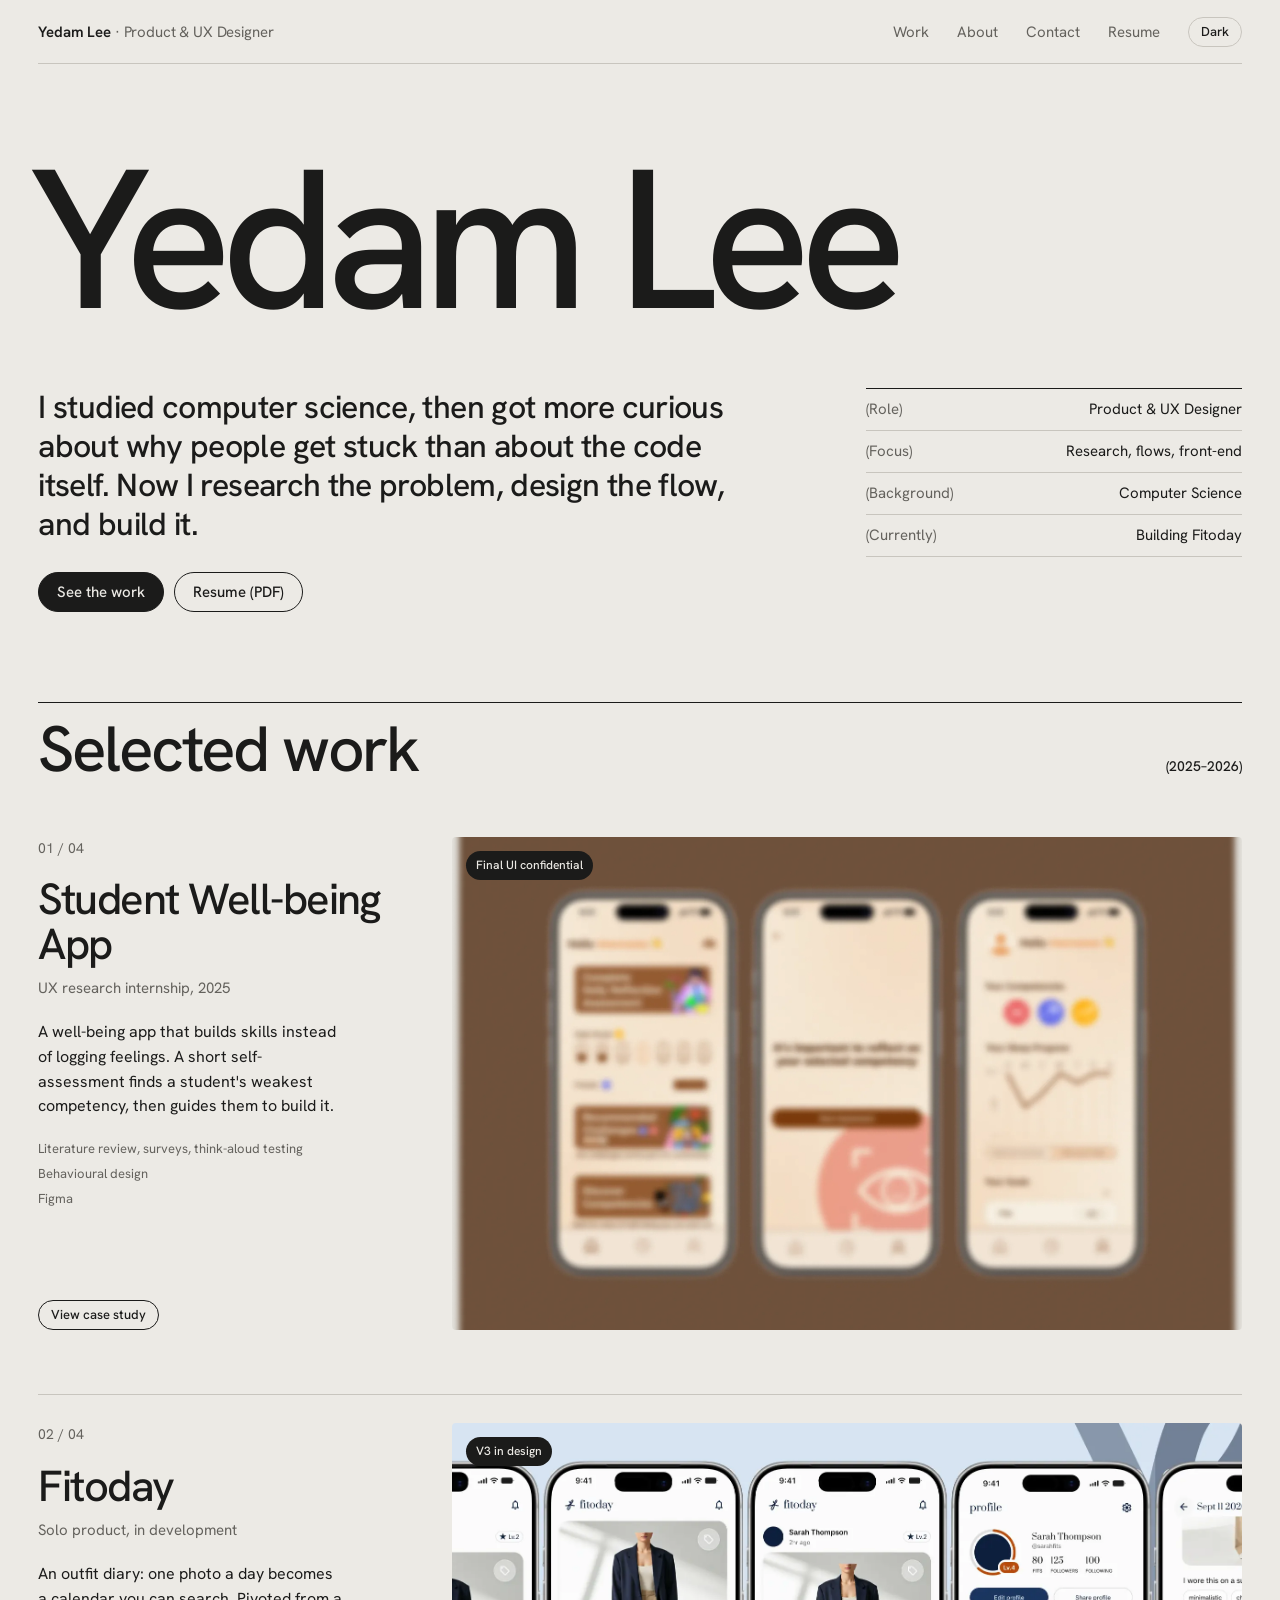
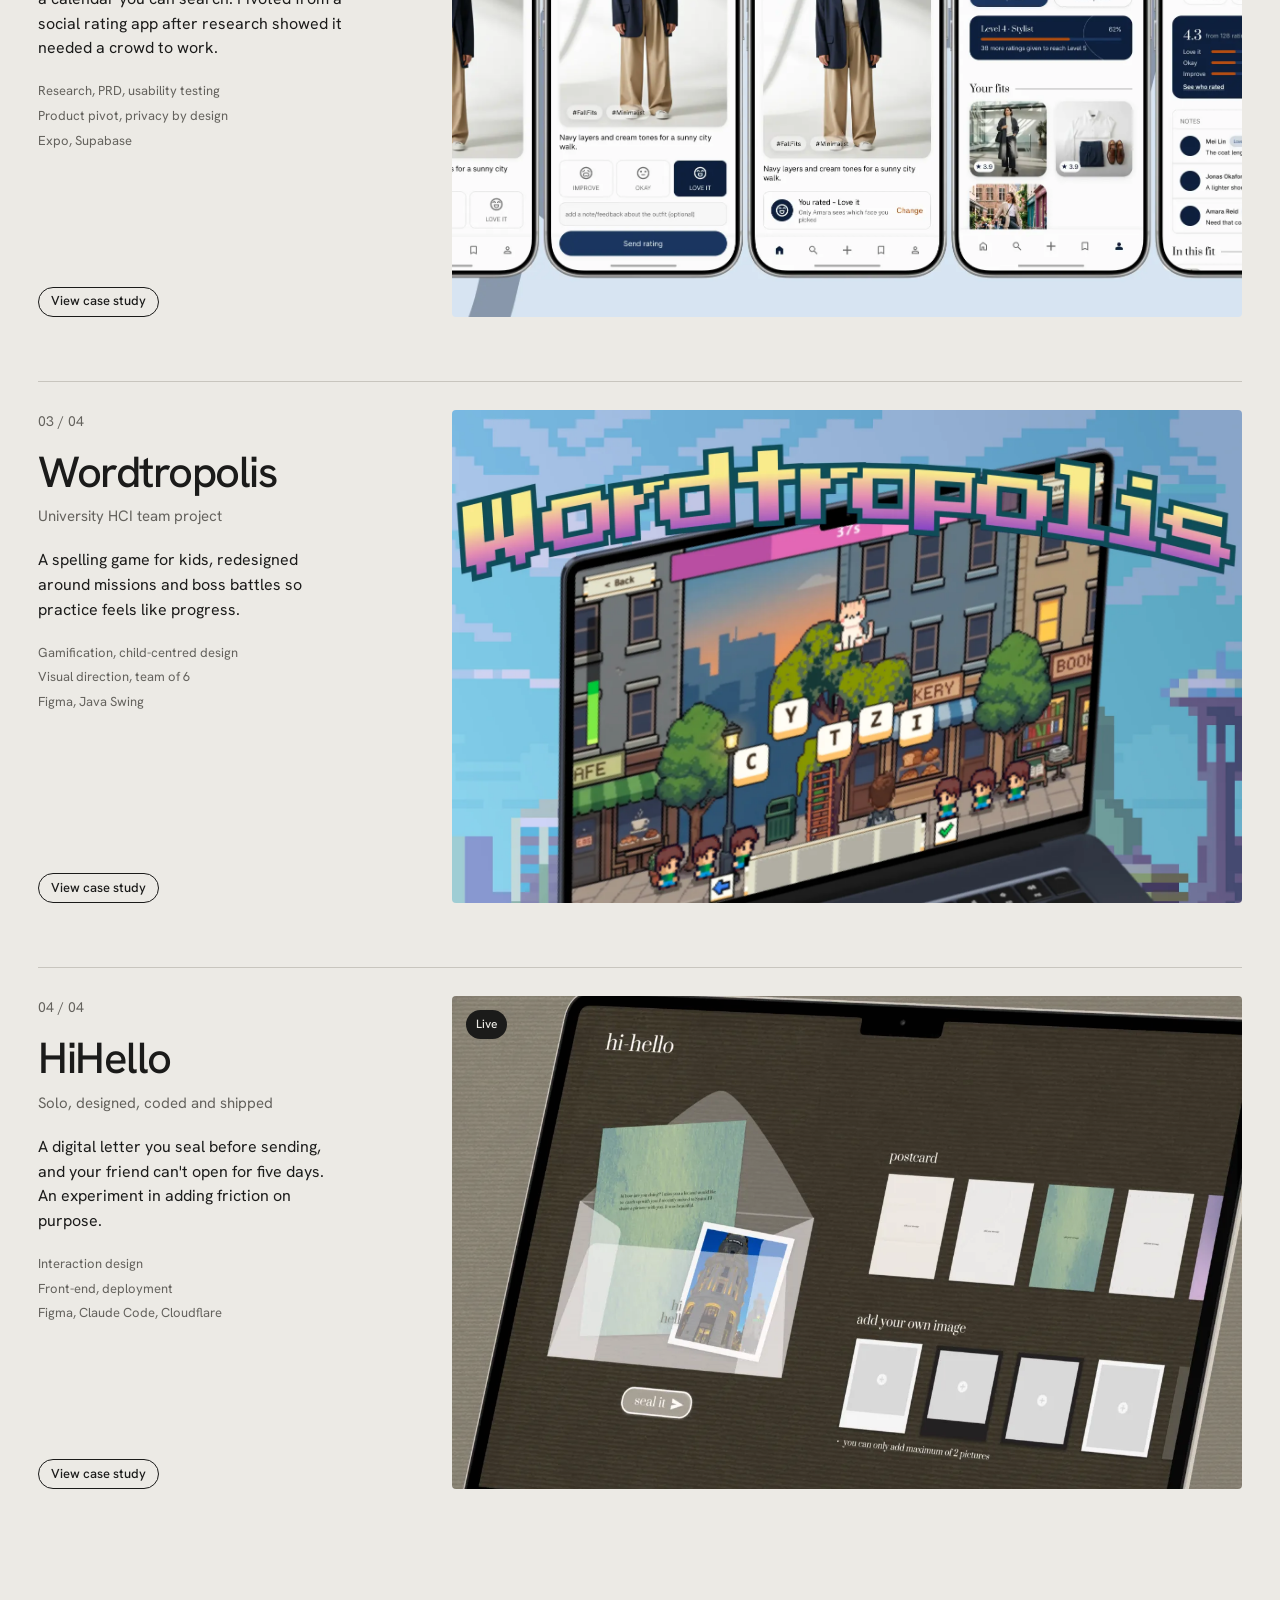
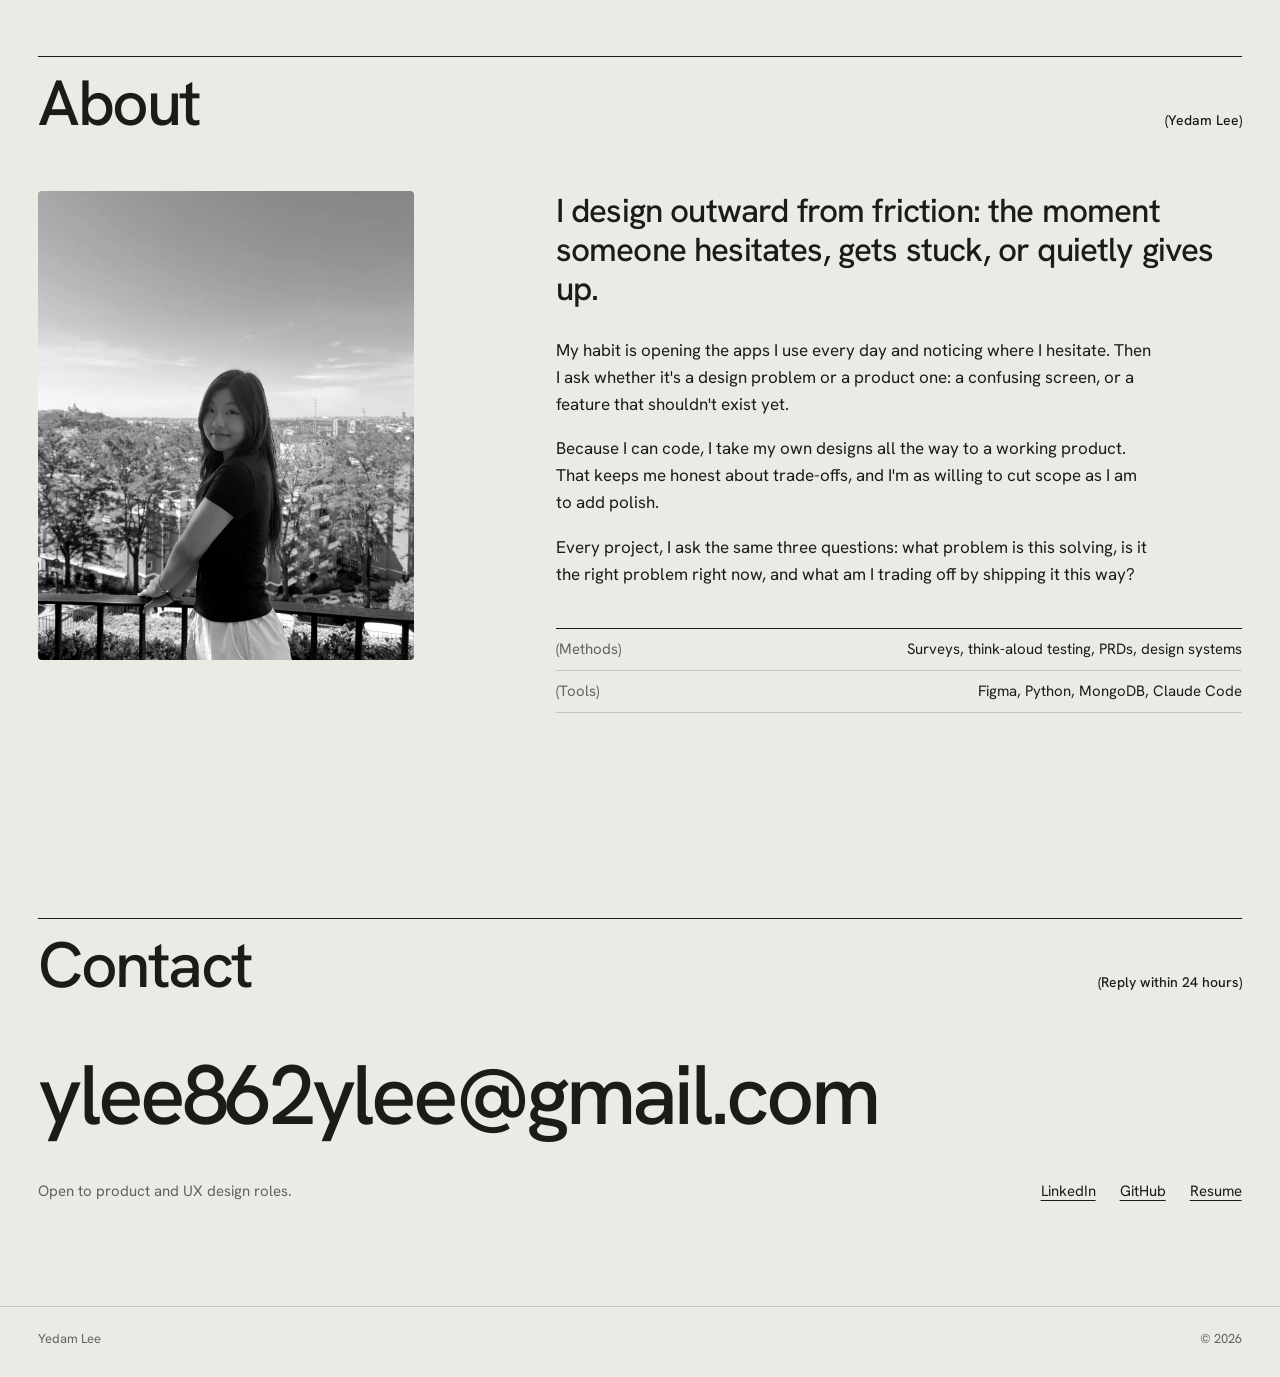
==== commit 062215ab: "updated portfolio" ====
--- a/index.html
+++ b/index.html
@@ -61,26 +61,11 @@
     </div>
 
     <ol class="work-list">
-      <li>
-        <a class="work-row" href="fitoday.html">
-          <div class="work-meta">
-            <span class="work-index">01 / 04</span>
-            <h3 class="work-title">Fitoday</h3>
-            <p class="work-kind">Solo product, in development</p>
-            <p class="work-desc">A social fashion app for honest outfit feedback. One fit a day, rated in three taps, with a note on what to change.</p>
-            <ul class="work-tags"><li>Research, PRD, usability testing</li><li>End-to-end flows, design system</li><li>Flutter, Firebase</li></ul>
-            <span class="work-cta"><span class="btn btn-line btn-small">View case study</span></span>
-          </div>
-          <div class="work-visual">
-            <img src="images/fitoday/fitoday_hero_mockup.webp" alt="Fitoday screens: the daily feed, the three-option rating, and a profile" width="1600" height="647">
-          </div>
-        </a>
-      </li>
 
       <li>
         <a class="work-row" href="usri.html">
           <div class="work-meta">
-            <span class="work-index">02 / 04</span>
+            <span class="work-index">01 / 04</span>
             <h3 class="work-title">Student Well-being App</h3>
             <p class="work-kind">UX research internship, 2025</p>
             <p class="work-desc">A well-being app that builds skills instead of logging feelings. A short self-assessment finds a student's weakest competency, then guides them to build it.</p>
@@ -95,9 +80,42 @@
       </li>
 
       <li>
+        <a class="work-row" href="fitoday.html">
+          <div class="work-meta">
+            <span class="work-index">02 / 04</span>
+            <h3 class="work-title">Fitoday</h3>
+            <p class="work-kind">Solo product, in development</p>
+            <p class="work-desc">An outfit diary: one photo a day becomes a calendar you can search. Pivoted from a social rating app after research showed it needed a crowd to work.</p>
+            <ul class="work-tags"><li>Research, PRD, usability testing</li><li>Product pivot, privacy by design</li><li>Expo, Supabase</li></ul>
+            <span class="work-cta"><span class="btn btn-line btn-small">View case study</span></span>
+          </div>
+          <div class="work-visual">
+            <img src="images/fitoday/fitoday_hero_mockup.webp" alt="Fitoday V2 screens: the daily feed, the three-option rating, and a profile" width="1600" height="647">
+            <span class="work-flag">V3 in design</span>
+          </div>
+        </a>
+      </li>
+
+      <li>
+        <a class="work-row" href="wordtropolis.html">
+          <div class="work-meta">
+            <span class="work-index">03 / 04</span>
+            <h3 class="work-title">Wordtropolis</h3>
+            <p class="work-kind">University HCI team project</p>
+            <p class="work-desc">A spelling game for kids, redesigned around missions and boss battles so practice feels like progress.</p>
+            <ul class="work-tags"><li>Gamification, child-centred design</li><li>Visual direction, team of 6</li><li>Figma, Java Swing</li></ul>
+            <span class="work-cta"><span class="btn btn-line btn-small">View case study</span></span>
+          </div>
+          <div class="work-visual">
+            <img loading="lazy" decoding="async" src="images/wordtropolis/word_thumbnail.webp" alt="Wordtropolis game running on a laptop" width="1600" height="900">
+          </div>
+        </a>
+      </li>
+
+      <li>
         <a class="work-row" href="hihello.html">
           <div class="work-meta">
-            <span class="work-index">03 / 04</span>
+            <span class="work-index">04 / 04</span>
             <h3 class="work-title">HiHello</h3>
             <p class="work-kind">Solo, designed, coded and shipped</p>
             <p class="work-desc">A digital letter you seal before sending, and your friend can't open for five days. An experiment in adding friction on purpose.</p>
@@ -107,22 +125,6 @@
           <div class="work-visual">
             <img loading="lazy" decoding="async" src="images/hihello/hihello_hero.webp" alt="HiHello on a laptop: an envelope with a postcard and photo" width="1280" height="832">
             <span class="work-flag">Live</span>
-          </div>
-        </a>
-      </li>
-
-      <li>
-        <a class="work-row" href="wordtropolis.html">
-          <div class="work-meta">
-            <span class="work-index">04 / 04</span>
-            <h3 class="work-title">Wordtropolis</h3>
-            <p class="work-kind">University HCI team project</p>
-            <p class="work-desc">A spelling game for kids, redesigned around missions and boss battles so practice feels like progress.</p>
-            <ul class="work-tags"><li>Gamification, child-centred design</li><li>Visual direction, team of 6</li><li>Figma, Java Swing</li></ul>
-            <span class="work-cta"><span class="btn btn-line btn-small">View case study</span></span>
-          </div>
-          <div class="work-visual">
-            <img loading="lazy" decoding="async" src="images/wordtropolis/word_thumbnail.webp" alt="Wordtropolis game running on a laptop" width="1600" height="900">
           </div>
         </a>
       </li>
--- a/css/style.css
+++ b/css/style.css
@@ -397,6 +397,13 @@
   background: var(--img-bg);
 }
 .case-cover img { width: 100%; height: auto; }
+.case-cover.has-tag { position: relative; }
+.cover-tag {
+  position: absolute; top: 12px; left: 12px;
+  font-size: 12px; letter-spacing: .06em; text-transform: uppercase; font-weight: 500;
+  padding: 4px 10px; border-radius: 999px;
+  background: var(--ink); color: var(--paper);
+}
 
 /* ---------- Two-column case sections ---------- */
 
@@ -611,3 +618,144 @@
 .rise { animation: rise .9s cubic-bezier(.2,.7,.2,1) both; }
 .rise-2 { animation-delay: .12s; }
 .rise-3 { animation-delay: .24s; }
+
+/* ==========================================================================
+   CASE STUDY ADDITIONS
+   ========================================================================== */
+
+/* ---------- At a glance: problem + solution upfront ---------- */
+
+.brief {
+  display: grid;
+  grid-template-columns: repeat(3, 1fr);
+  border-top: 1px solid var(--rule-strong);
+  border-bottom: 1px solid var(--rule);
+  margin-bottom: clamp(32px, 4vw, 48px);
+}
+.brief--4 { grid-template-columns: repeat(4, 1fr); }
+.brief-item { padding: 20px 24px 24px 0; }
+.brief-item + .brief-item { padding-left: 24px; border-left: 1px solid var(--rule); }
+.brief-item .label { color: var(--ink-2); }
+.brief-text {
+  margin-top: 10px;
+  font-size: clamp(17px, 1.35vw, 20px);
+  line-height: 1.4;
+  letter-spacing: -0.01em;
+}
+.brief-text strong { font-weight: 600; }
+@media (max-width: 1100px) {
+  .brief--4 { grid-template-columns: 1fr 1fr; }
+  .brief--4 .brief-item:nth-child(3) { padding-left: 0; border-left: 0; }
+  .brief--4 .brief-item:nth-child(n+3) { border-top: 1px solid var(--rule); }
+}
+@media (max-width: 700px) {
+  .brief, .brief--4 { grid-template-columns: 1fr; }
+  .brief-item + .brief-item, .brief--4 .brief-item:nth-child(n) {
+    padding-left: 0; border-left: 0; border-top: 1px solid var(--rule);
+  }
+  .brief-item:first-child, .brief--4 .brief-item:first-child { border-top: 0; }
+}
+
+/* ---------- Version tags (V2 / V3) ---------- */
+
+.cs-tags { display: flex; flex-wrap: wrap; gap: 6px; margin-top: 10px; }
+.ver {
+  display: inline-block;
+  font-size: 11px; line-height: 1; letter-spacing: .06em; text-transform: uppercase; font-weight: 500;
+  padding: 5px 9px; border-radius: 100px;
+  border: 1px solid var(--ink-3); color: var(--ink-2);
+}
+.ver--now { background: var(--ink); border-color: var(--ink); color: var(--paper); }
+
+/* ---------- Version comparison table ---------- */
+
+.cs-body > .vs-wrap, .cs-body > .slots, .cs-body > .slot,
+.cs-body > .archive { margin-top: 2.25rem; }
+.vs-wrap { overflow-x: auto; }
+.vs {
+  width: 100%; border-collapse: collapse;
+  font-size: 15px; line-height: 1.45;
+  border-top: 1px solid var(--rule-strong);
+}
+.vs th, .vs td {
+  text-align: left; vertical-align: top;
+  padding: 14px 16px 14px 0;
+  border-bottom: 1px solid var(--rule);
+}
+.vs thead th {
+  font-size: 12px; letter-spacing: .06em; text-transform: uppercase;
+  font-weight: 500; color: var(--ink-2);
+}
+.vs thead th.is-now { color: var(--ink); }
+.vs tbody th { font-weight: 600; width: 28%; }
+.vs td.was { color: var(--ink-2); }
+@media (max-width: 560px) {
+  .vs { font-size: 14px; }
+  .vs tbody th { width: 30%; }
+}
+
+/* ---------- Placeholders for screens still in design ---------- */
+
+.slots { display: grid; grid-template-columns: repeat(4, 1fr); gap: 12px; }
+.slot {
+  position: relative;
+  display: flex; flex-direction: column; justify-content: flex-end;
+  aspect-ratio: 9 / 19.5;
+  padding: 10px;
+  border: 1.5px dashed var(--ink-3);
+  border-radius: 22px;
+  background: repeating-linear-gradient(135deg, var(--img-bg) 0 8px, transparent 8px 16px);
+}
+.slot--wide { aspect-ratio: 16 / 7; border-radius: var(--radius); padding: 16px; }
+.slot-tag {
+  position: absolute; top: 10px; left: 10px;
+  font-size: 10.5px; line-height: 1; letter-spacing: .06em; text-transform: uppercase; font-weight: 500;
+  padding: 5px 8px; border-radius: 100px;
+  background: var(--paper); border: 1px solid var(--ink-3); color: var(--ink-2);
+}
+.slot-cap { background: var(--paper); border-radius: 10px; padding: 8px 10px; }
+.slot-name { display: block; font-size: 15px; font-weight: 600; line-height: 1.3; }
+.slot-note { display: block; margin-top: 2px; font-size: 13px; line-height: 1.35; color: var(--ink-2); }
+@media (max-width: 640px) { .slots { grid-template-columns: 1fr 1fr; } }
+
+/* ---------- Collapsible archive ---------- */
+
+.archive { border-top: 1px solid var(--rule-strong); border-bottom: 1px solid var(--rule); }
+.archive > summary {
+  display: flex; justify-content: space-between; align-items: center; gap: 16px;
+  padding: 18px 0;
+  font-weight: 600; cursor: pointer; list-style: none;
+}
+.archive > summary::-webkit-details-marker { display: none; }
+.archive > summary::after { content: '+'; font-size: 24px; font-weight: 400; line-height: 1; }
+.archive[open] > summary::after { content: '\2013'; }
+.archive > summary:hover { color: var(--ink-2); }
+.archive-body { padding-bottom: 32px; }
+.archive-body > * + * { margin-top: 2rem; }
+.archive-body > .h3 + * { margin-top: 0.75rem; }
+
+/* ---------- Project phases (where the project is now) ---------- */
+
+.phases {
+  list-style: none;
+  display: grid; grid-template-columns: repeat(6, 1fr);
+  margin-bottom: clamp(32px, 4vw, 48px);
+}
+.phases li { position: relative; padding: 16px 14px 4px 0; border-top: 3px solid var(--rule); }
+.phases li.done { border-top-color: var(--ink); }
+.phases li.now { border-top-color: var(--ink); border-top-style: dashed; }
+.phases a { text-decoration: none; display: block; }
+.phases a:hover .ph { text-decoration: underline; text-underline-offset: 3px; }
+.phases .st {
+  display: inline-block;
+  font-size: 11px; line-height: 1; letter-spacing: .06em; text-transform: uppercase; font-weight: 500;
+  color: var(--ink-2);
+}
+.phases li.now .st { background: var(--ink); color: var(--paper); padding: 4px 8px; border-radius: 100px; margin-top: -4px; }
+.phases .ph { display: block; margin-top: 8px; font-size: 15px; line-height: 1.3; font-weight: 600; }
+.phases li.next .ph { color: var(--ink-2); font-weight: 500; }
+@media (max-width: 900px) { .phases { grid-template-columns: repeat(3, 1fr); row-gap: 8px; } }
+@media (max-width: 480px) { .phases { grid-template-columns: 1fr 1fr; } }
+
+/* Section status line (e.g. results pending) */
+.cs-status { margin-top: 10px; }
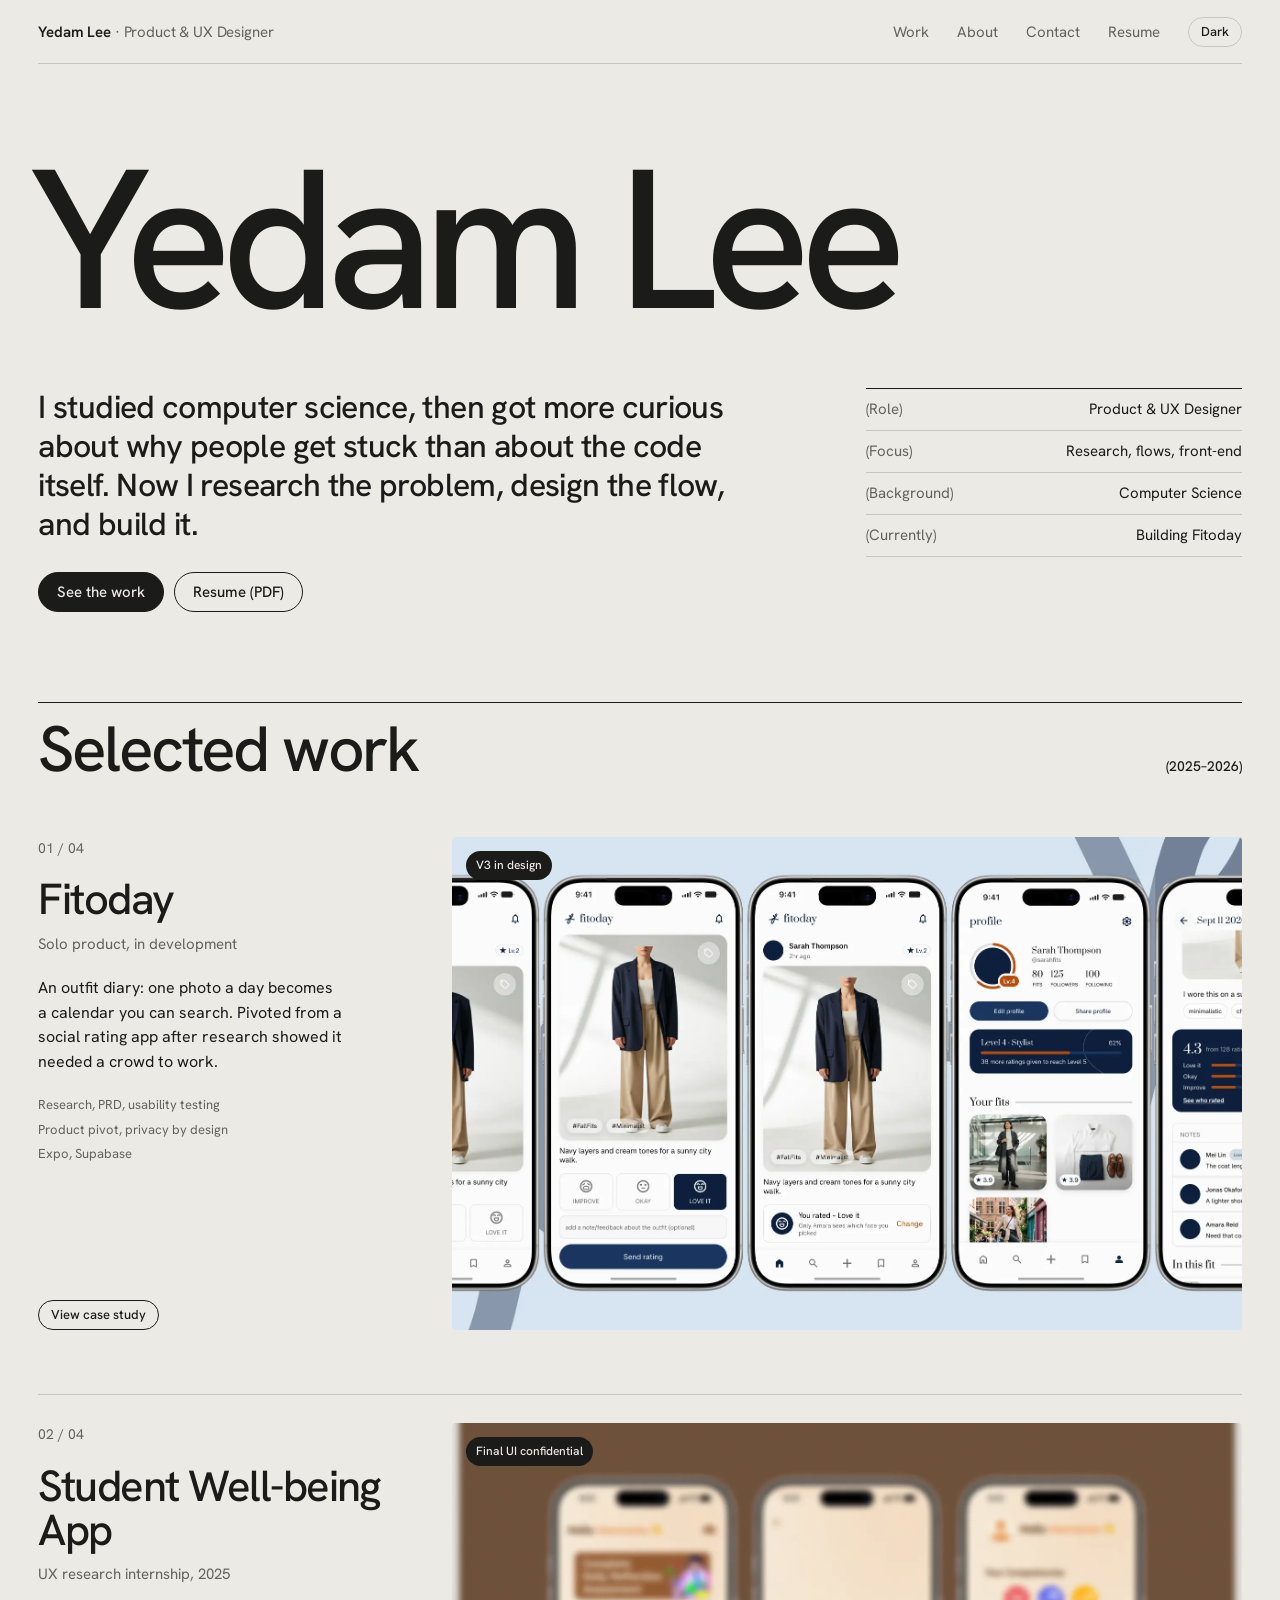
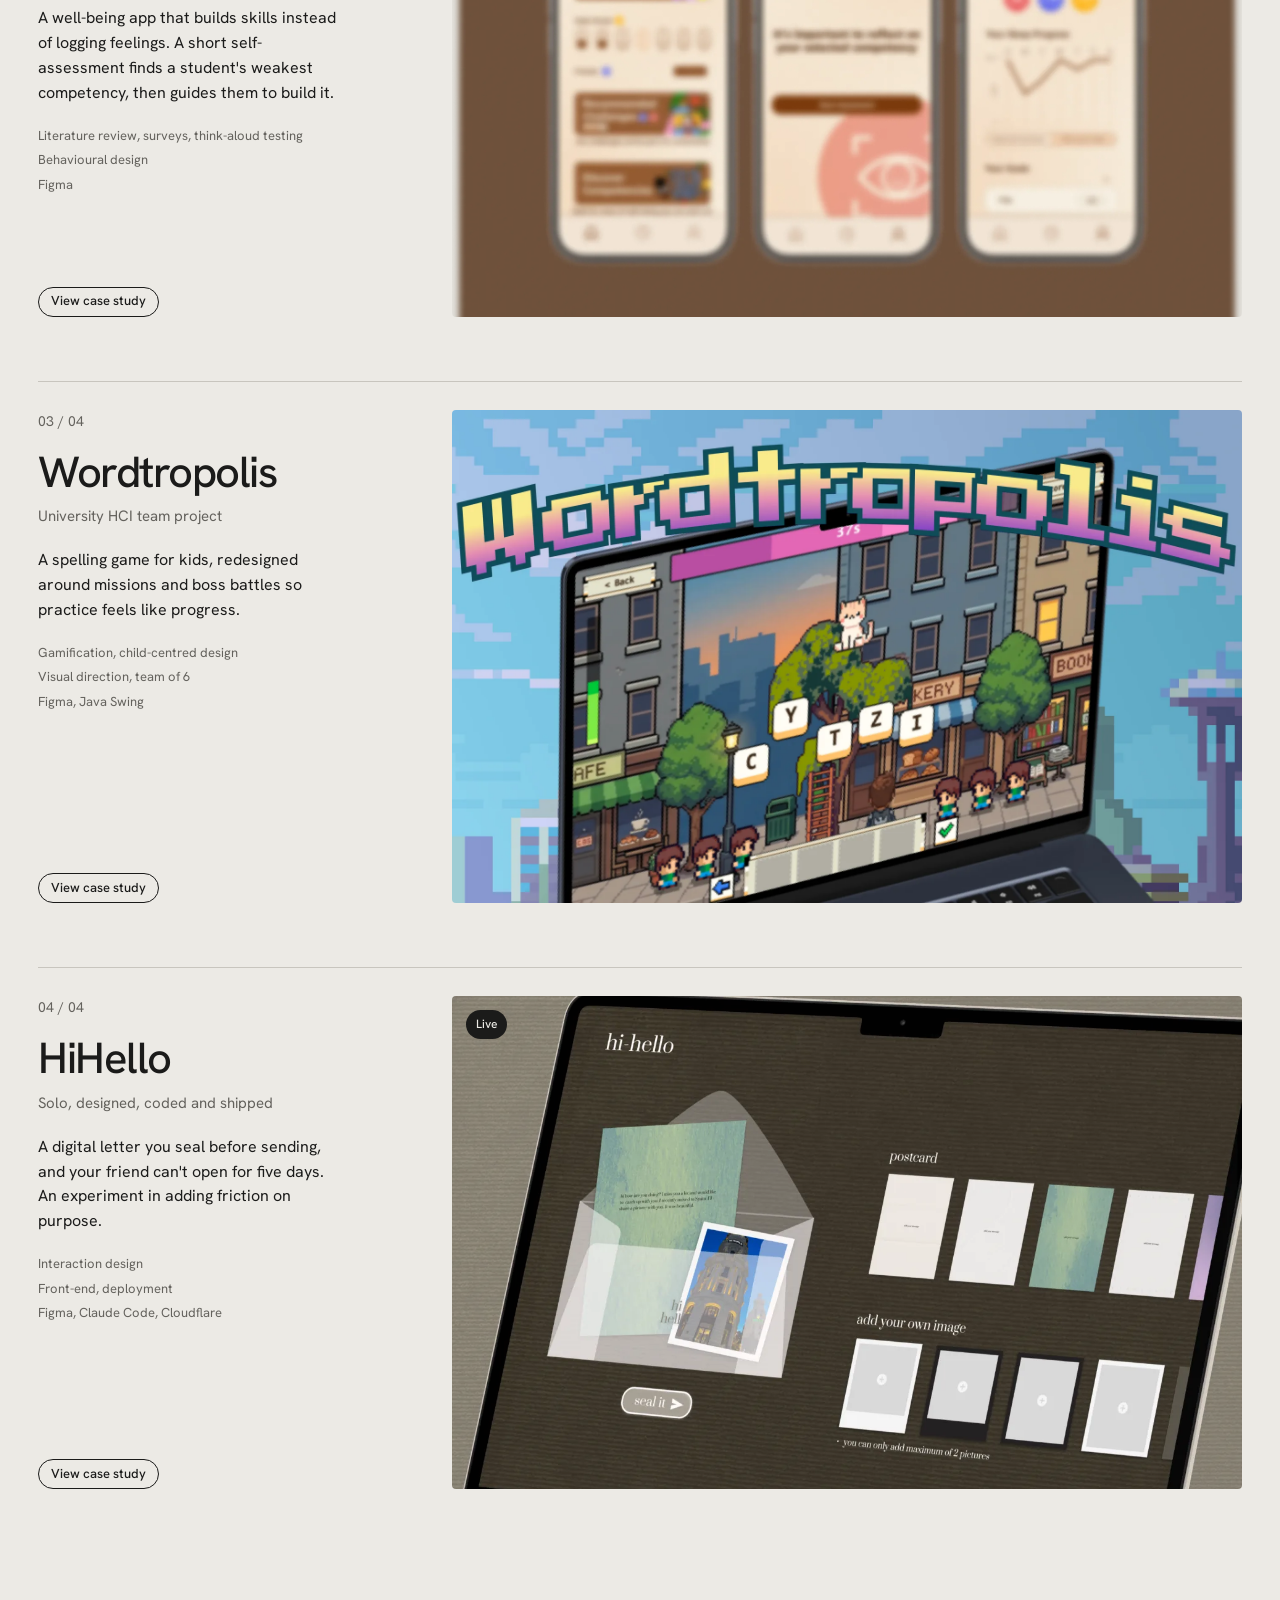
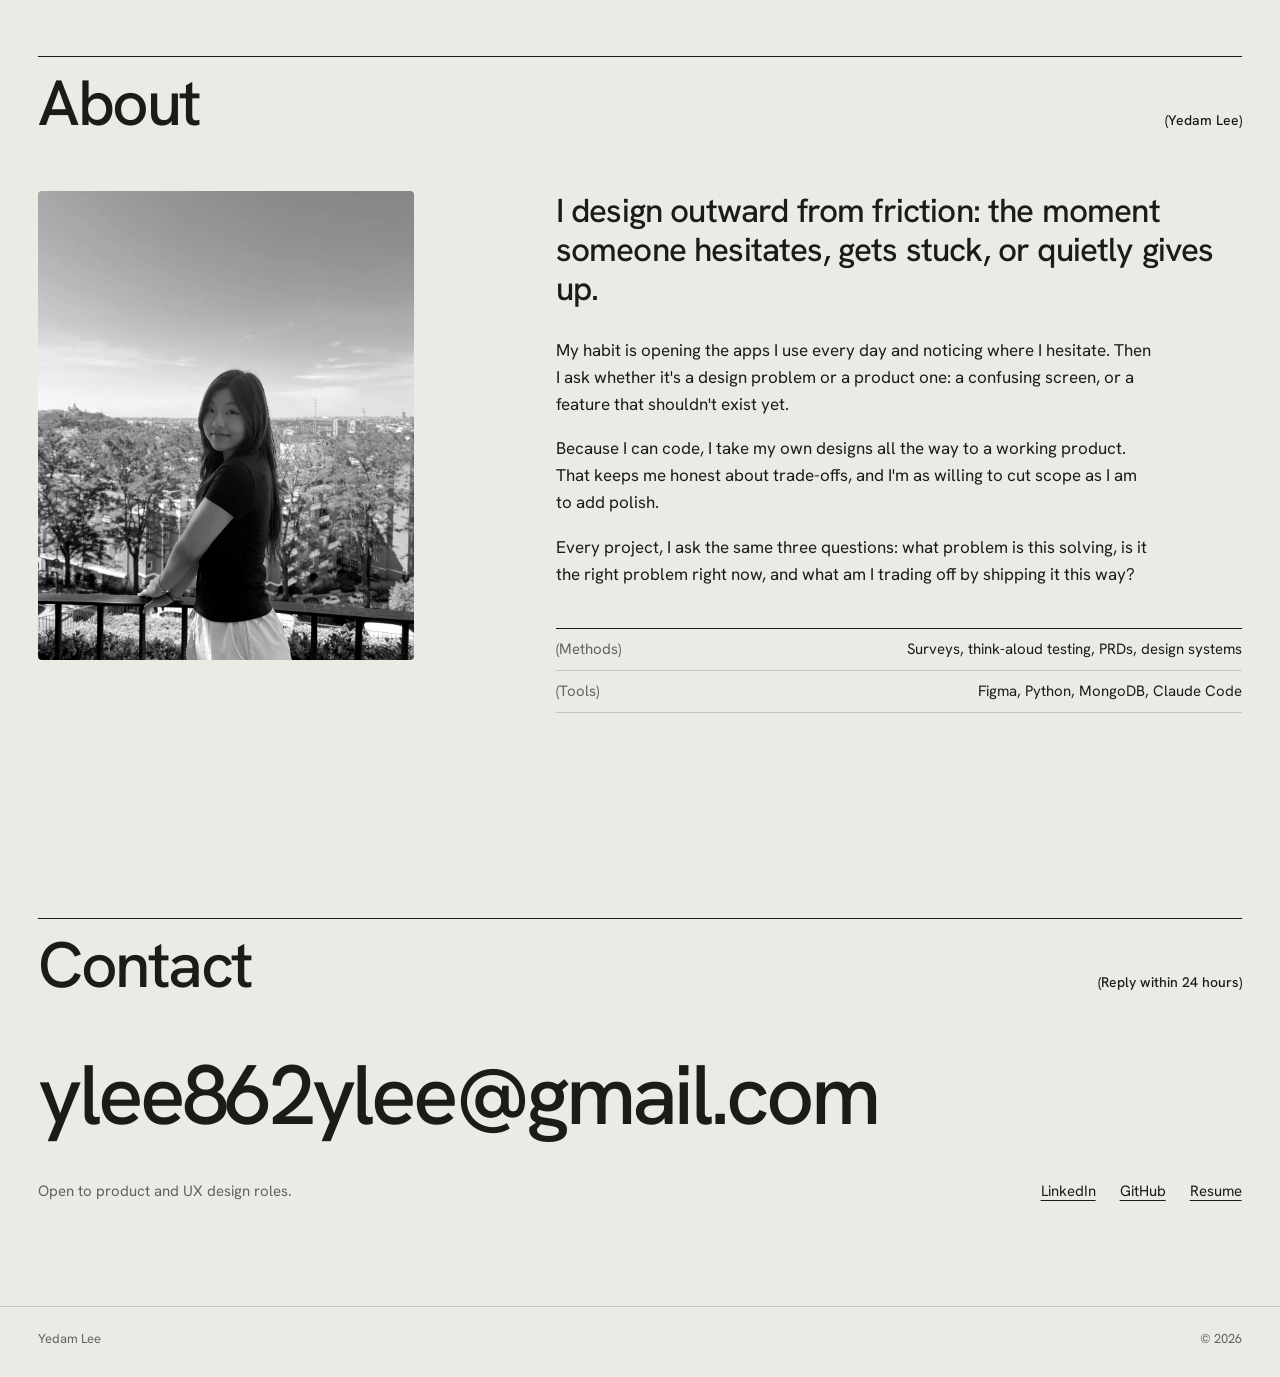
==== commit c04205e1: "changed project orders" ====
--- a/index.html
+++ b/index.html
@@ -63,9 +63,26 @@
     <ol class="work-list">
 
       <li>
+        <a class="work-row" href="fitoday.html">
+          <div class="work-meta">
+            <span class="work-index">01 / 04</span>
+            <h3 class="work-title">Fitoday</h3>
+            <p class="work-kind">Solo product, in development</p>
+            <p class="work-desc">An outfit diary: one photo a day becomes a calendar you can search. Pivoted from a social rating app after research showed it needed a crowd to work.</p>
+            <ul class="work-tags"><li>Research, PRD, usability testing</li><li>Product pivot, privacy by design</li><li>Expo, Supabase</li></ul>
+            <span class="work-cta"><span class="btn btn-line btn-small">View case study</span></span>
+          </div>
+          <div class="work-visual">
+            <img src="images/fitoday/fitoday_hero_mockup.webp" alt="Fitoday V2 screens: the daily feed, the three-option rating, and a profile" width="1600" height="647">
+            <span class="work-flag">V3 in design</span>
+          </div>
+        </a>
+      </li>
+
+      <li>
         <a class="work-row" href="usri.html">
           <div class="work-meta">
-            <span class="work-index">01 / 04</span>
+            <span class="work-index">02 / 04</span>
             <h3 class="work-title">Student Well-being App</h3>
             <p class="work-kind">UX research internship, 2025</p>
             <p class="work-desc">A well-being app that builds skills instead of logging feelings. A short self-assessment finds a student's weakest competency, then guides them to build it.</p>
@@ -75,23 +92,6 @@
           <div class="work-visual">
             <img loading="lazy" decoding="async" src="images/usri/usri_hero_section.webp" alt="Blurred screens of the student well-being app" width="1600" height="1126">
             <span class="work-flag">Final UI confidential</span>
-          </div>
-        </a>
-      </li>
-
-      <li>
-        <a class="work-row" href="fitoday.html">
-          <div class="work-meta">
-            <span class="work-index">02 / 04</span>
-            <h3 class="work-title">Fitoday</h3>
-            <p class="work-kind">Solo product, in development</p>
-            <p class="work-desc">An outfit diary: one photo a day becomes a calendar you can search. Pivoted from a social rating app after research showed it needed a crowd to work.</p>
-            <ul class="work-tags"><li>Research, PRD, usability testing</li><li>Product pivot, privacy by design</li><li>Expo, Supabase</li></ul>
-            <span class="work-cta"><span class="btn btn-line btn-small">View case study</span></span>
-          </div>
-          <div class="work-visual">
-            <img src="images/fitoday/fitoday_hero_mockup.webp" alt="Fitoday V2 screens: the daily feed, the three-option rating, and a profile" width="1600" height="647">
-            <span class="work-flag">V3 in design</span>
           </div>
         </a>
       </li>
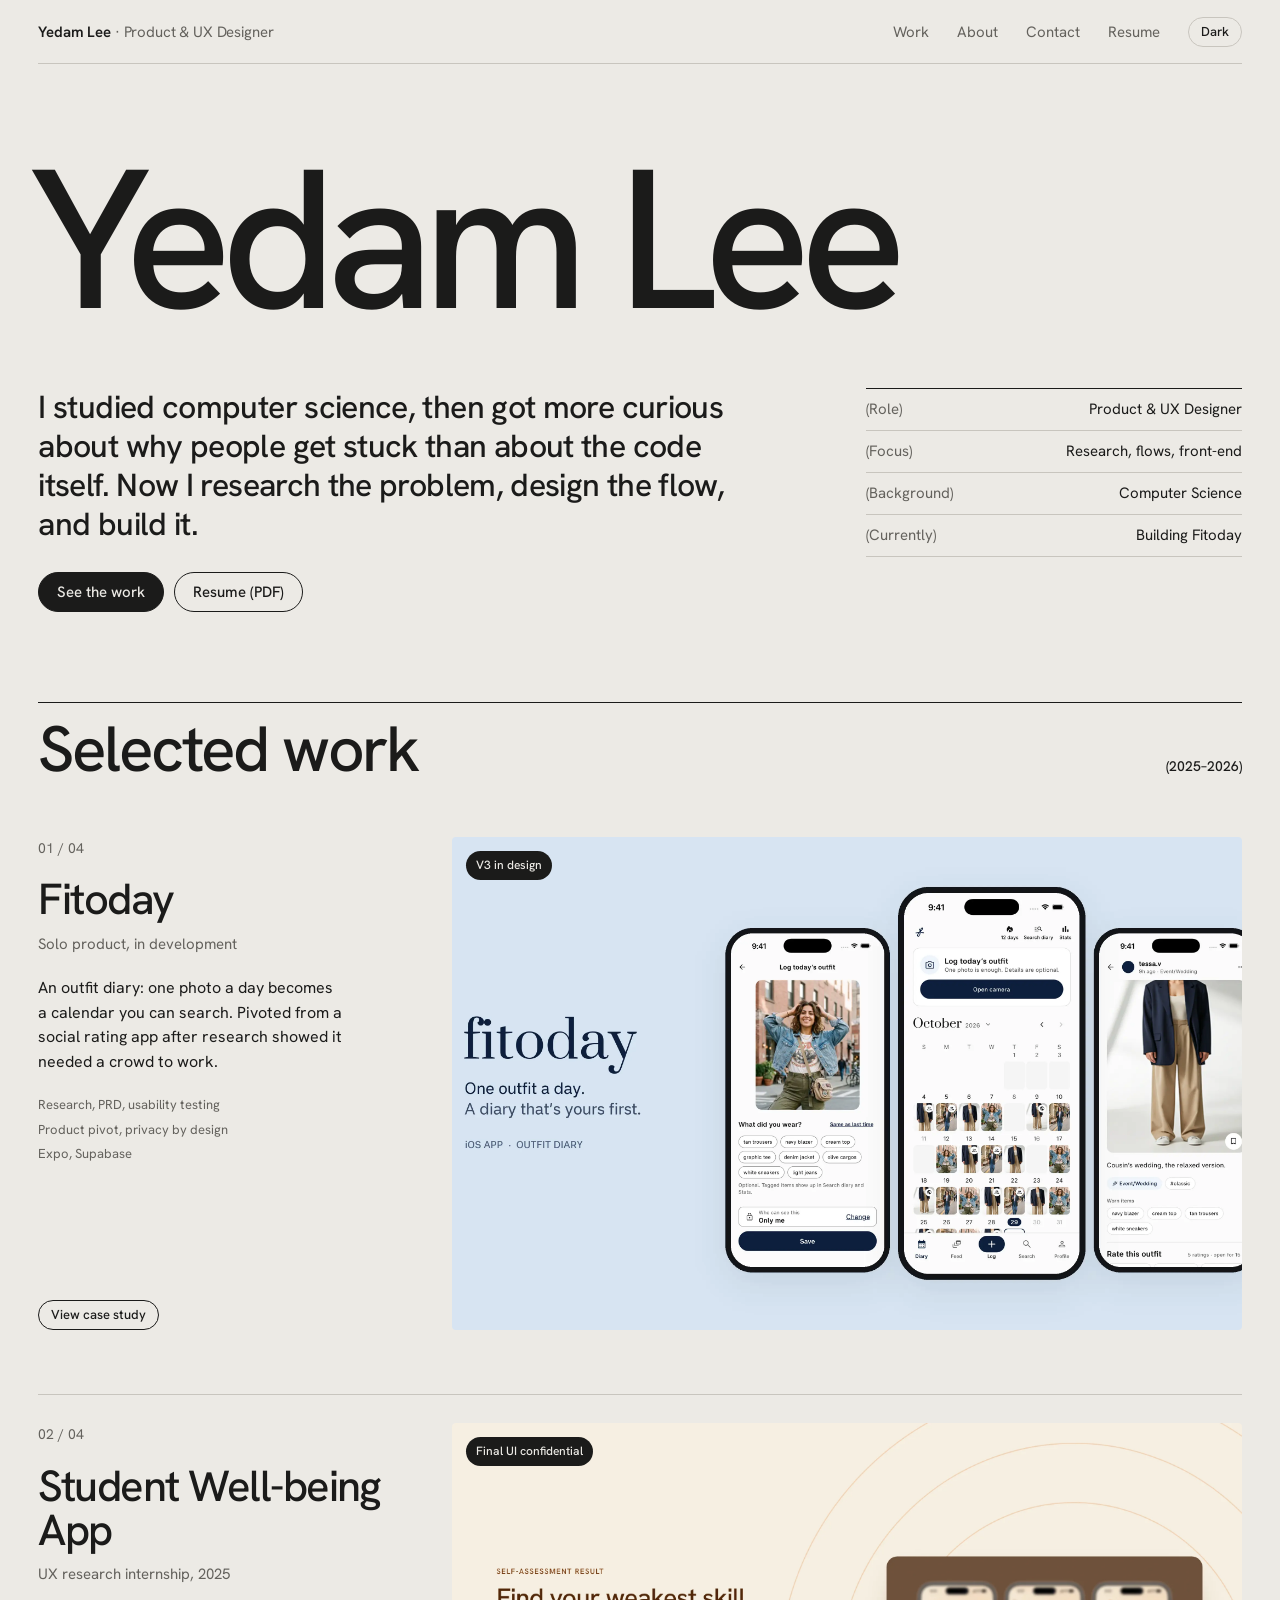
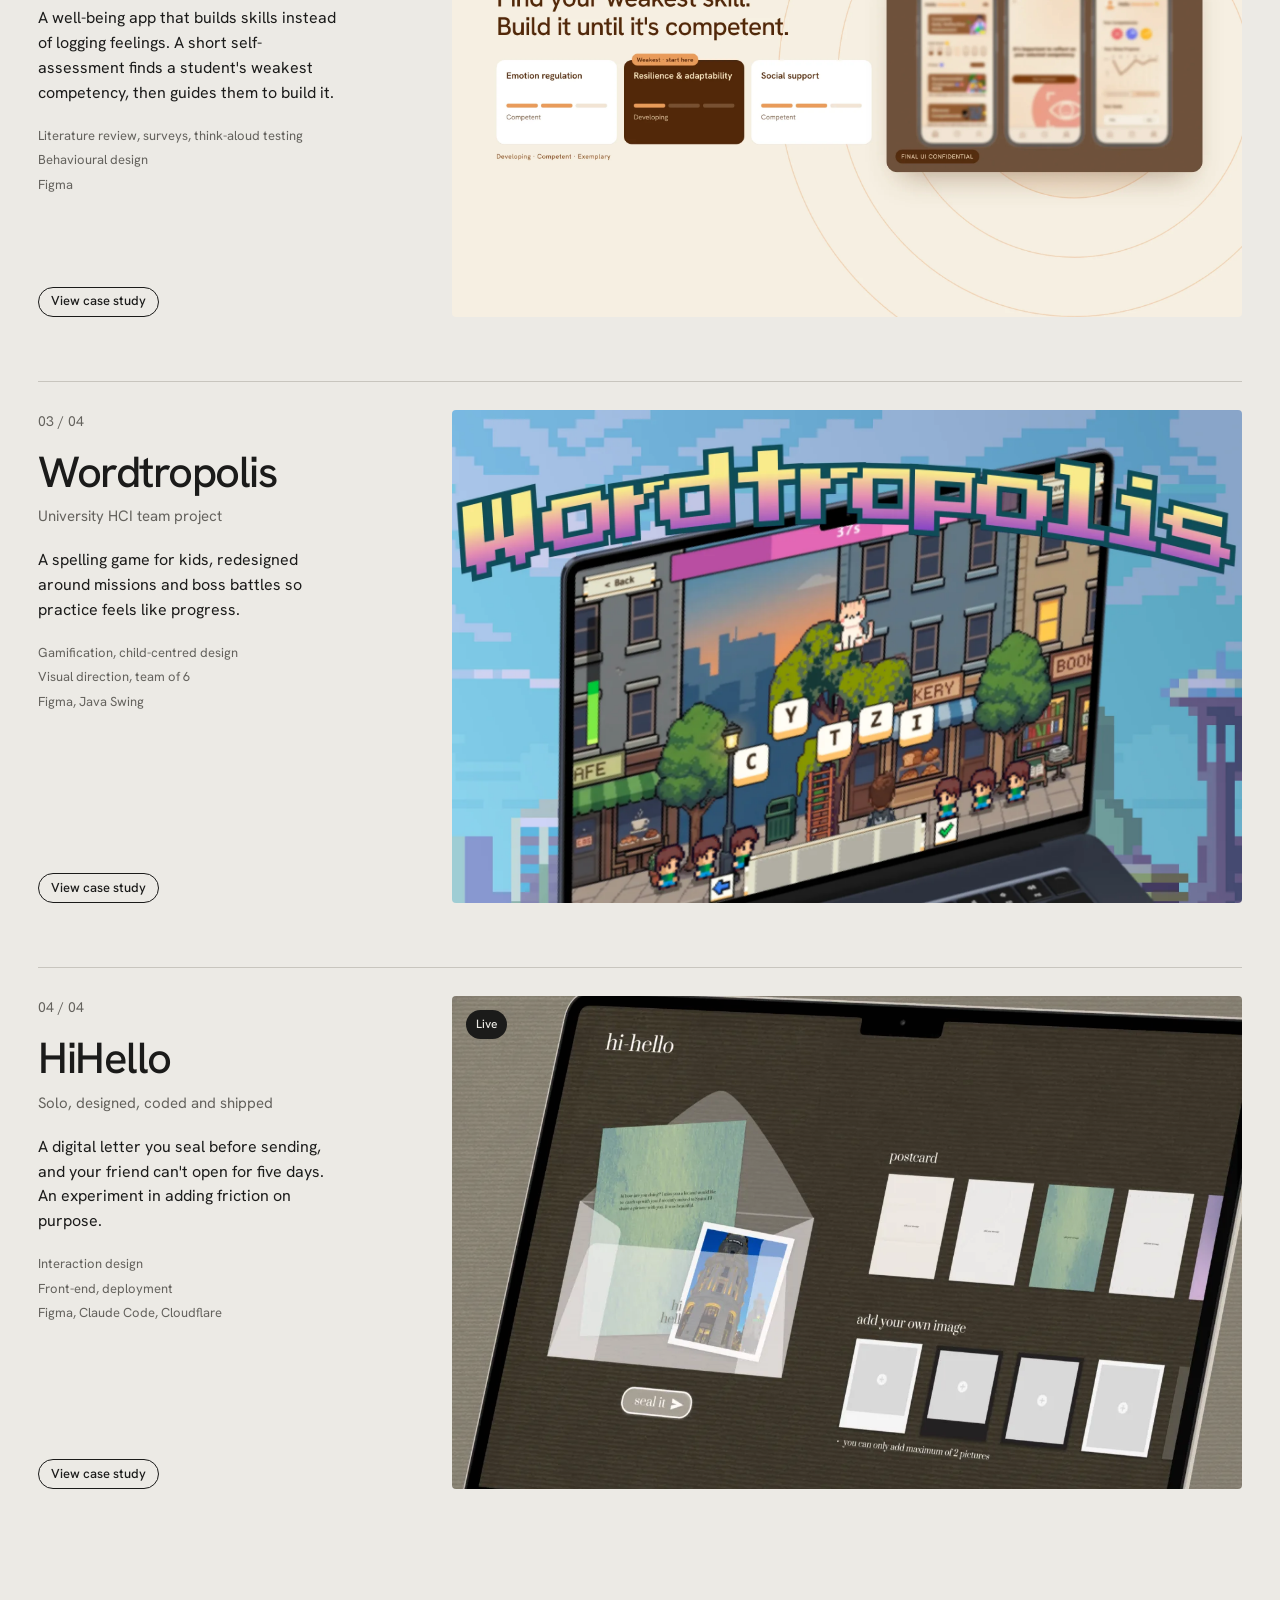
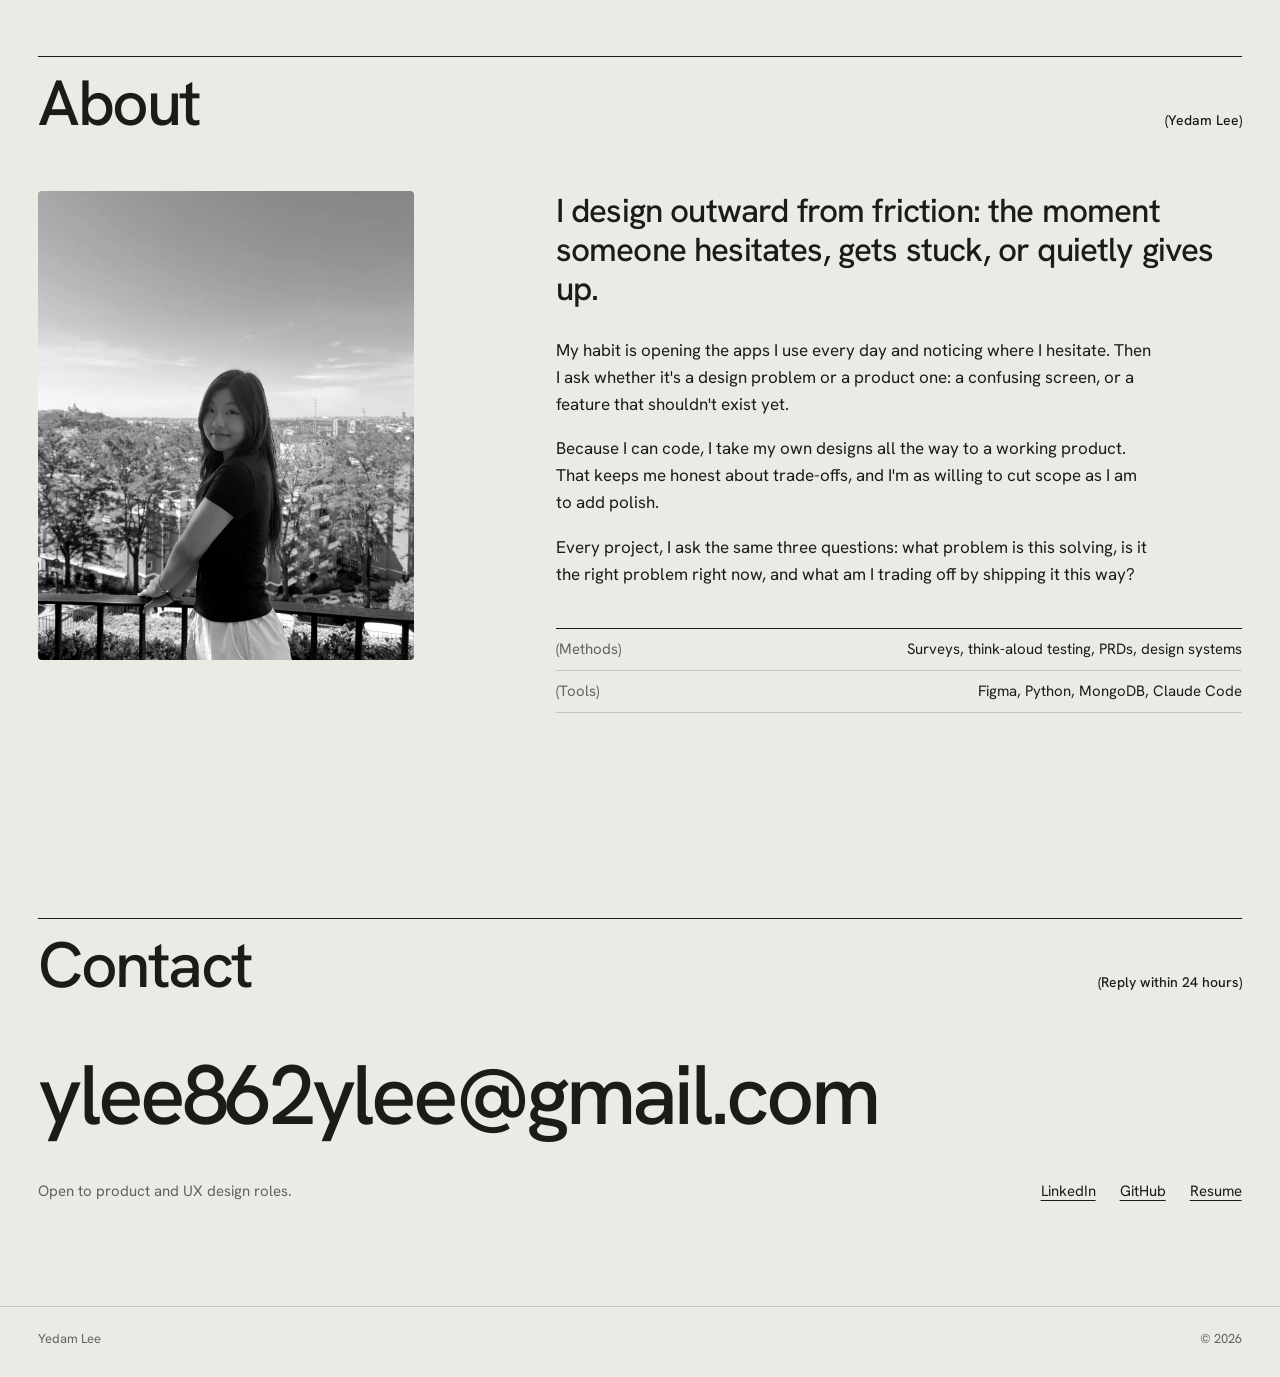
==== commit 0b13478d: "AI user testing in Fitoday" ====
--- a/index.html
+++ b/index.html
@@ -73,7 +73,7 @@
             <span class="work-cta"><span class="btn btn-line btn-small">View case study</span></span>
           </div>
           <div class="work-visual">
-            <img src="images/fitoday/fitoday_hero_mockup.webp" alt="Fitoday V2 screens: the daily feed, the three-option rating, and a profile" width="1600" height="647">
+            <img src="images/fitoday/fitoday_hero.webp" alt="Fitoday V3 screens" width="1600" height="647">
             <span class="work-flag">V3 in design</span>
           </div>
         </a>
@@ -90,7 +90,7 @@
             <span class="work-cta"><span class="btn btn-line btn-small">View case study</span></span>
           </div>
           <div class="work-visual">
-            <img loading="lazy" decoding="async" src="images/usri/usri_hero_section.webp" alt="Blurred screens of the student well-being app" width="1600" height="1126">
+            <img loading="lazy" decoding="async" src="images/usri/usri_hero.webp" alt="Blurred screens of the student well-being app" width="1600" height="1126">
             <span class="work-flag">Final UI confidential</span>
           </div>
         </a>
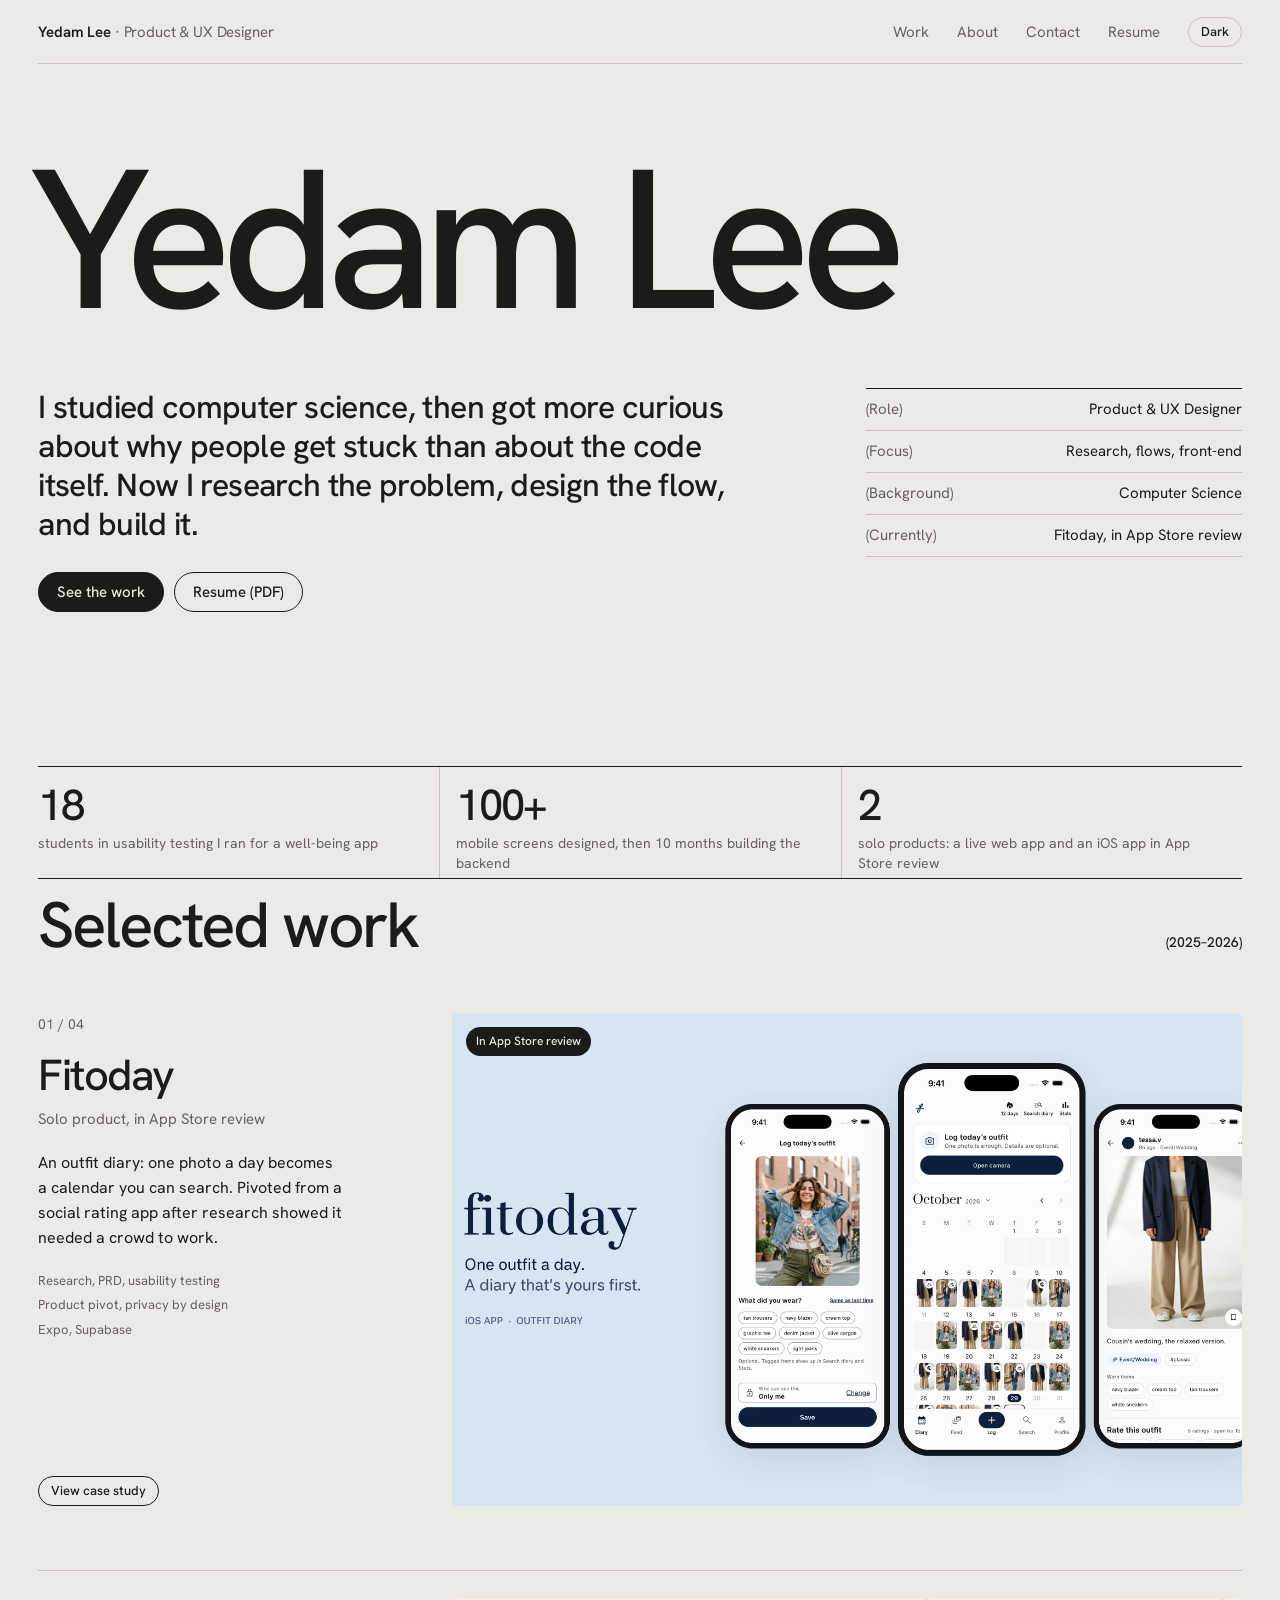
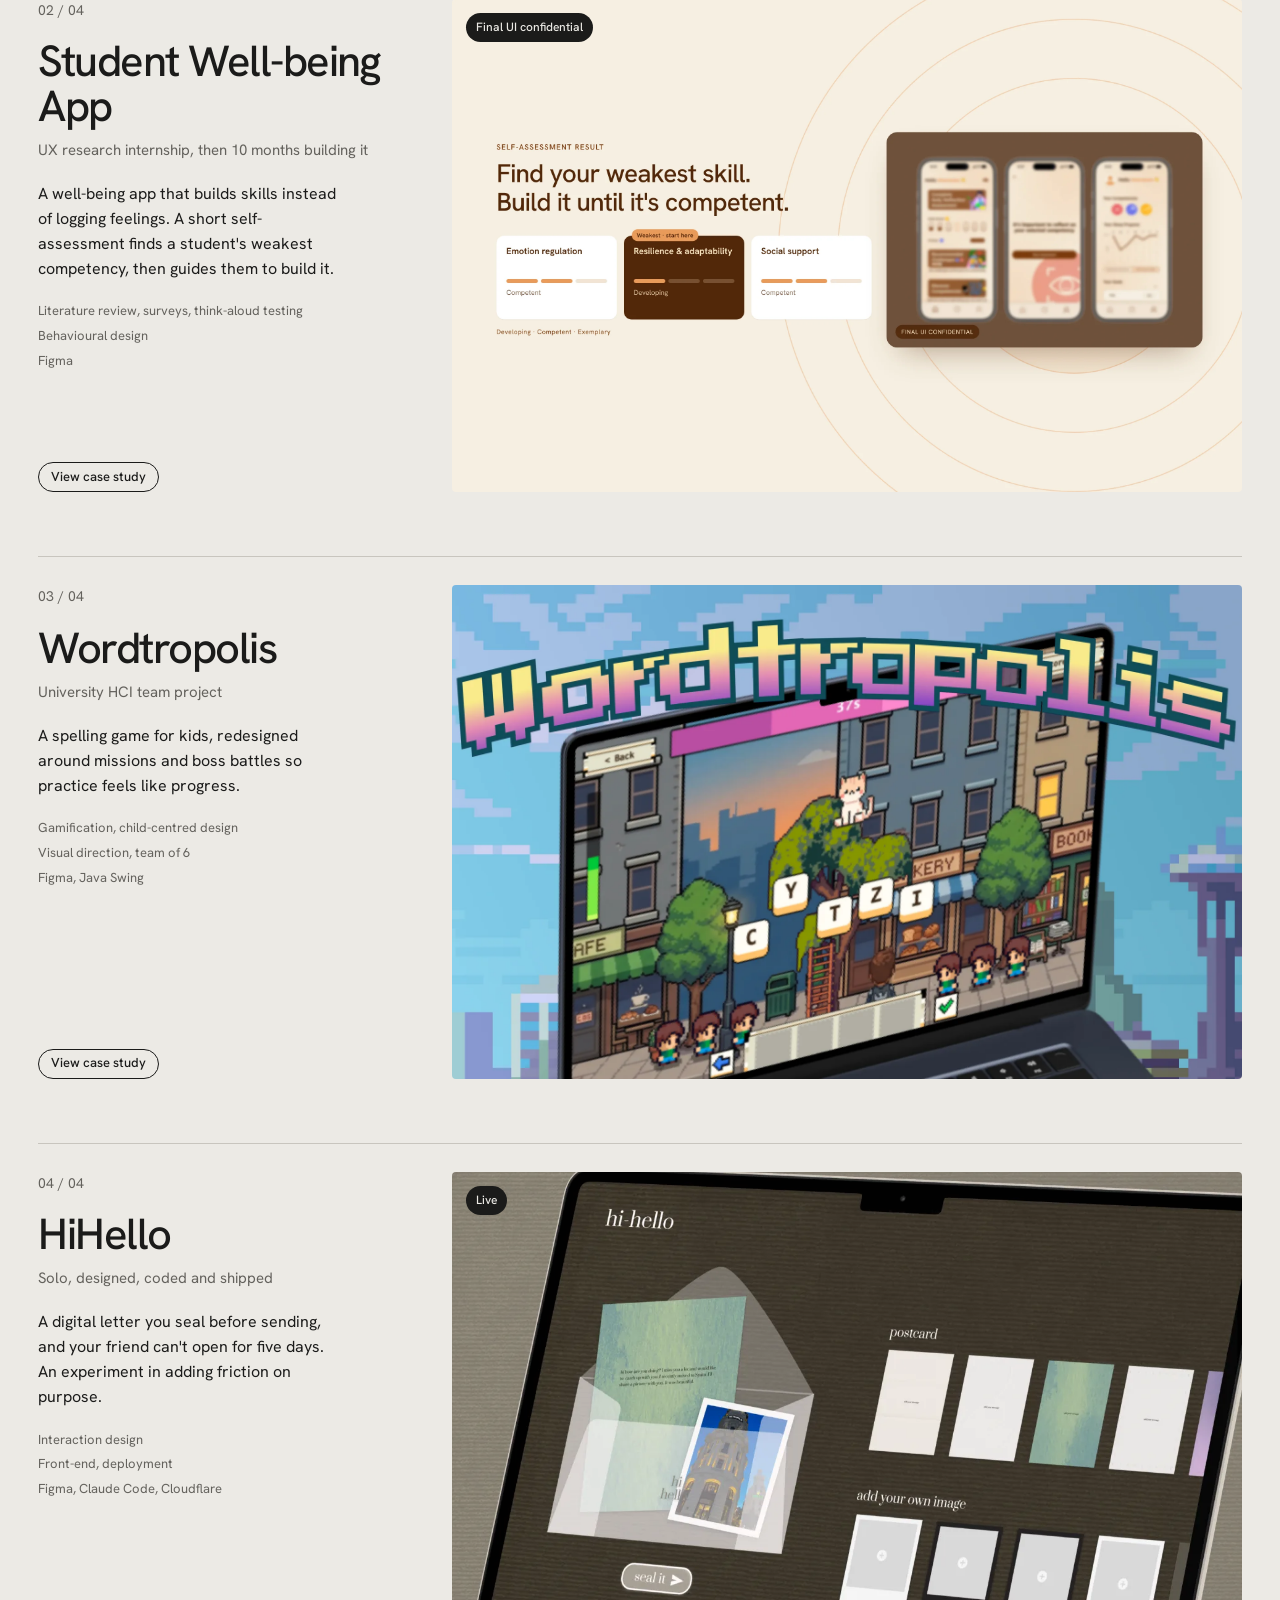
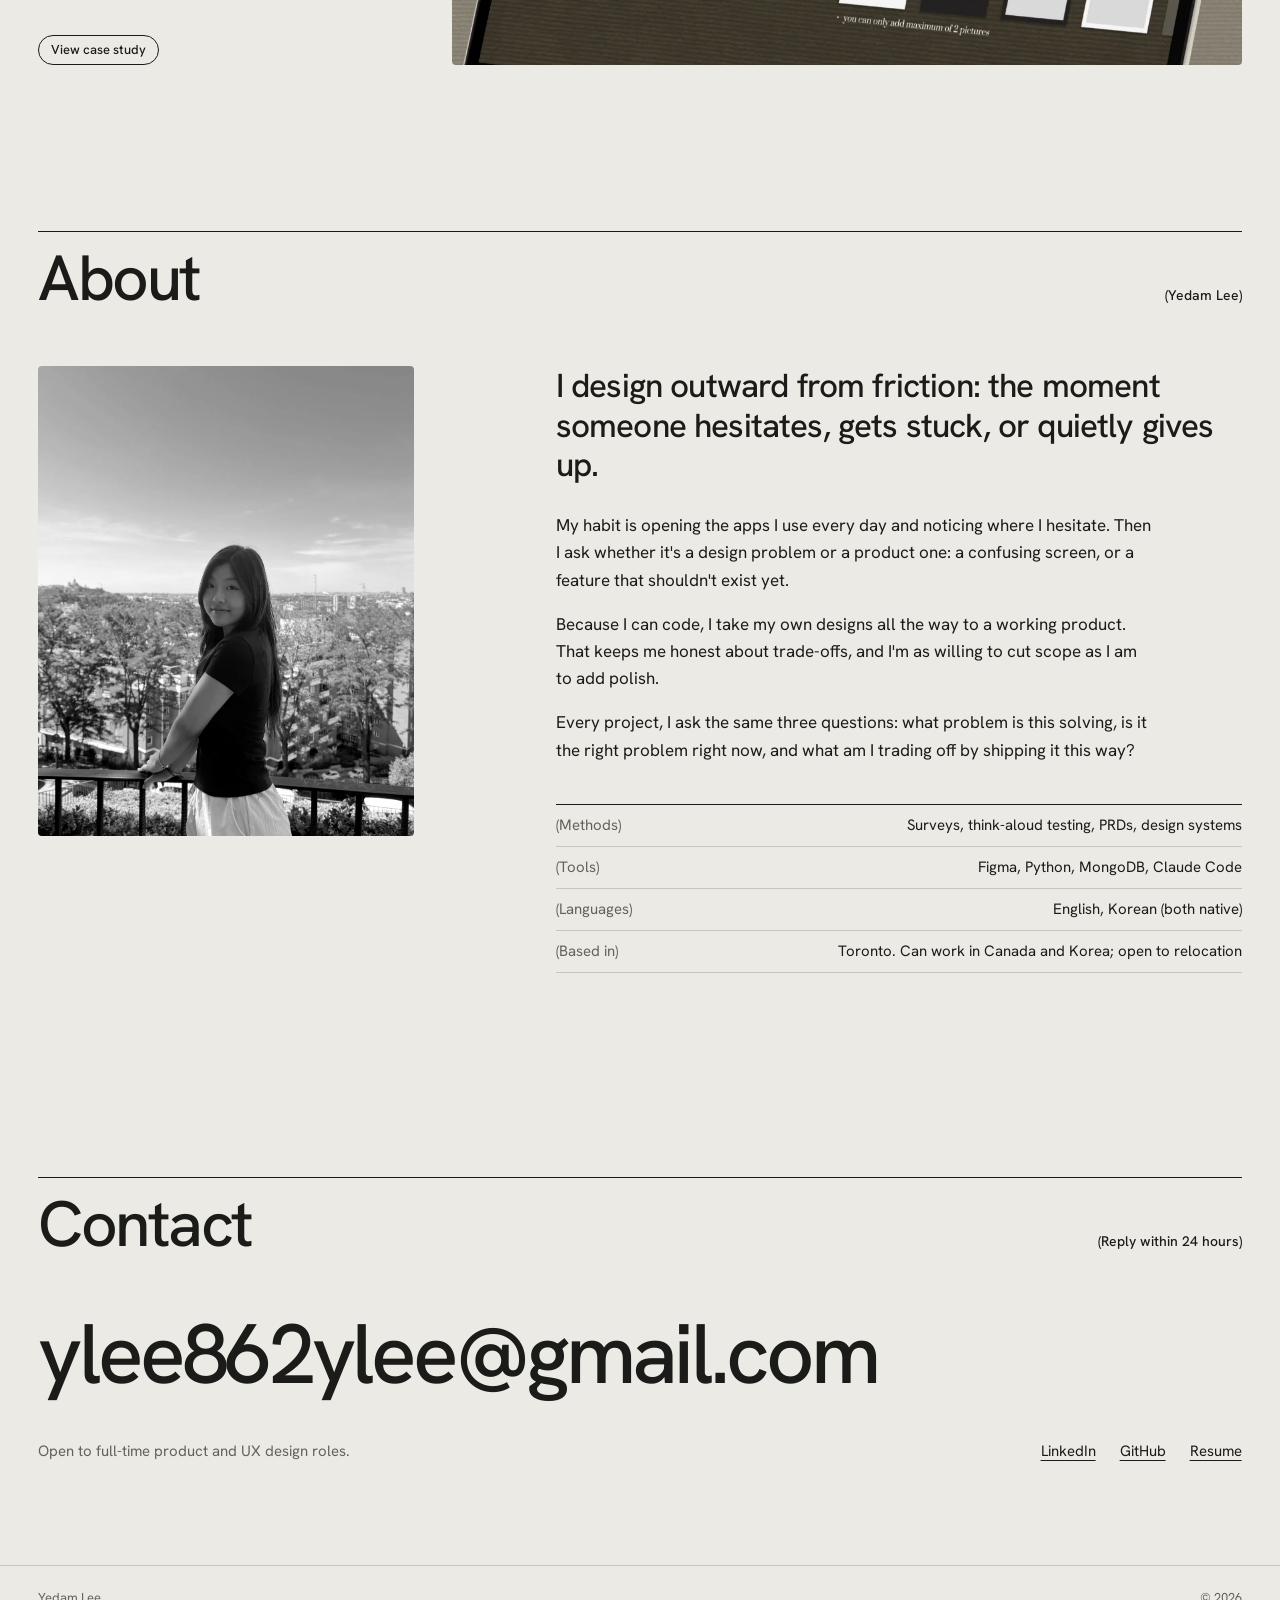
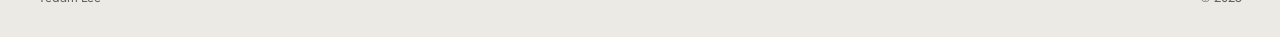
==== commit a4e633f2: "edited structure" ====
--- a/index.html
+++ b/index.html
@@ -48,8 +48,13 @@
         <div class="details-row"><dt>Role</dt><dd>Product &amp; UX Designer</dd></div>
         <div class="details-row"><dt>Focus</dt><dd>Research, flows, front-end</dd></div>
         <div class="details-row"><dt>Background</dt><dd>Computer Science</dd></div>
-        <div class="details-row"><dt>Currently</dt><dd>Building Fitoday</dd></div>
+        <div class="details-row"><dt>Currently</dt><dd>Fitoday, in App Store review</dd></div>
       </dl>
+    </div>
+    <div class="facts hero-facts rise rise-3">
+      <div><div class="n">18</div><div class="t">students in usability testing I ran for a well-being app</div></div>
+      <div><div class="n">100+</div><div class="t">mobile screens designed, then 10 months building the backend</div></div>
+      <div><div class="n">2</div><div class="t">solo products: a live web app and an iOS app in App Store review</div></div>
     </div>
   </section>
 
@@ -67,14 +72,14 @@
           <div class="work-meta">
             <span class="work-index">01 / 04</span>
             <h3 class="work-title">Fitoday</h3>
-            <p class="work-kind">Solo product, in development</p>
+            <p class="work-kind">Solo product, in App Store review</p>
             <p class="work-desc">An outfit diary: one photo a day becomes a calendar you can search. Pivoted from a social rating app after research showed it needed a crowd to work.</p>
             <ul class="work-tags"><li>Research, PRD, usability testing</li><li>Product pivot, privacy by design</li><li>Expo, Supabase</li></ul>
             <span class="work-cta"><span class="btn btn-line btn-small">View case study</span></span>
           </div>
           <div class="work-visual">
             <img src="images/fitoday/fitoday_hero.webp" alt="Fitoday V3 screens" width="1600" height="647">
-            <span class="work-flag">V3 in design</span>
+            <span class="work-flag">In App Store review</span>
           </div>
         </a>
       </li>
@@ -84,7 +89,7 @@
           <div class="work-meta">
             <span class="work-index">02 / 04</span>
             <h3 class="work-title">Student Well-being App</h3>
-            <p class="work-kind">UX research internship, 2025</p>
+            <p class="work-kind">UX research internship, then 10 months building it</p>
             <p class="work-desc">A well-being app that builds skills instead of logging feelings. A short self-assessment finds a student's weakest competency, then guides them to build it.</p>
             <ul class="work-tags"><li>Literature review, surveys, think-aloud testing</li><li>Behavioural design</li><li>Figma</li></ul>
             <span class="work-cta"><span class="btn btn-line btn-small">View case study</span></span>
@@ -151,6 +156,8 @@
         <dl class="about-facts">
           <div class="details-row"><dt>Methods</dt><dd>Surveys, think-aloud testing, PRDs, design systems</dd></div>
           <div class="details-row"><dt>Tools</dt><dd>Figma, Python, MongoDB, Claude Code</dd></div>
+          <div class="details-row"><dt>Languages</dt><dd>English, Korean (both native)</dd></div>
+          <div class="details-row"><dt>Based in</dt><dd>Toronto. Can work in Canada and Korea; open to relocation</dd></div>
         </dl>
       </div>
     </div>
@@ -164,7 +171,7 @@
     </div>
     <a href="mailto:ylee862ylee@gmail.com" class="contact-email">ylee862ylee@gmail.com</a>
     <div class="contact-row">
-      <span>Open to product and UX design roles.</span>
+      <span>Open to full-time product and UX design roles.</span>
       <div class="contact-links">
         <a href="https://www.linkedin.com/in/yedam-lee" target="_blank" rel="noopener">LinkedIn</a>
         <a href="https://github.com/ylee862" target="_blank" rel="noopener">GitHub</a>
--- a/css/style.css
+++ b/css/style.css
@@ -759,3 +759,5 @@
 
 /* Section status line (e.g. results pending) */
 .cs-status { margin-top: 10px; }
+
+.hero-facts { margin-top: clamp(40px, 5vw, 64px); }
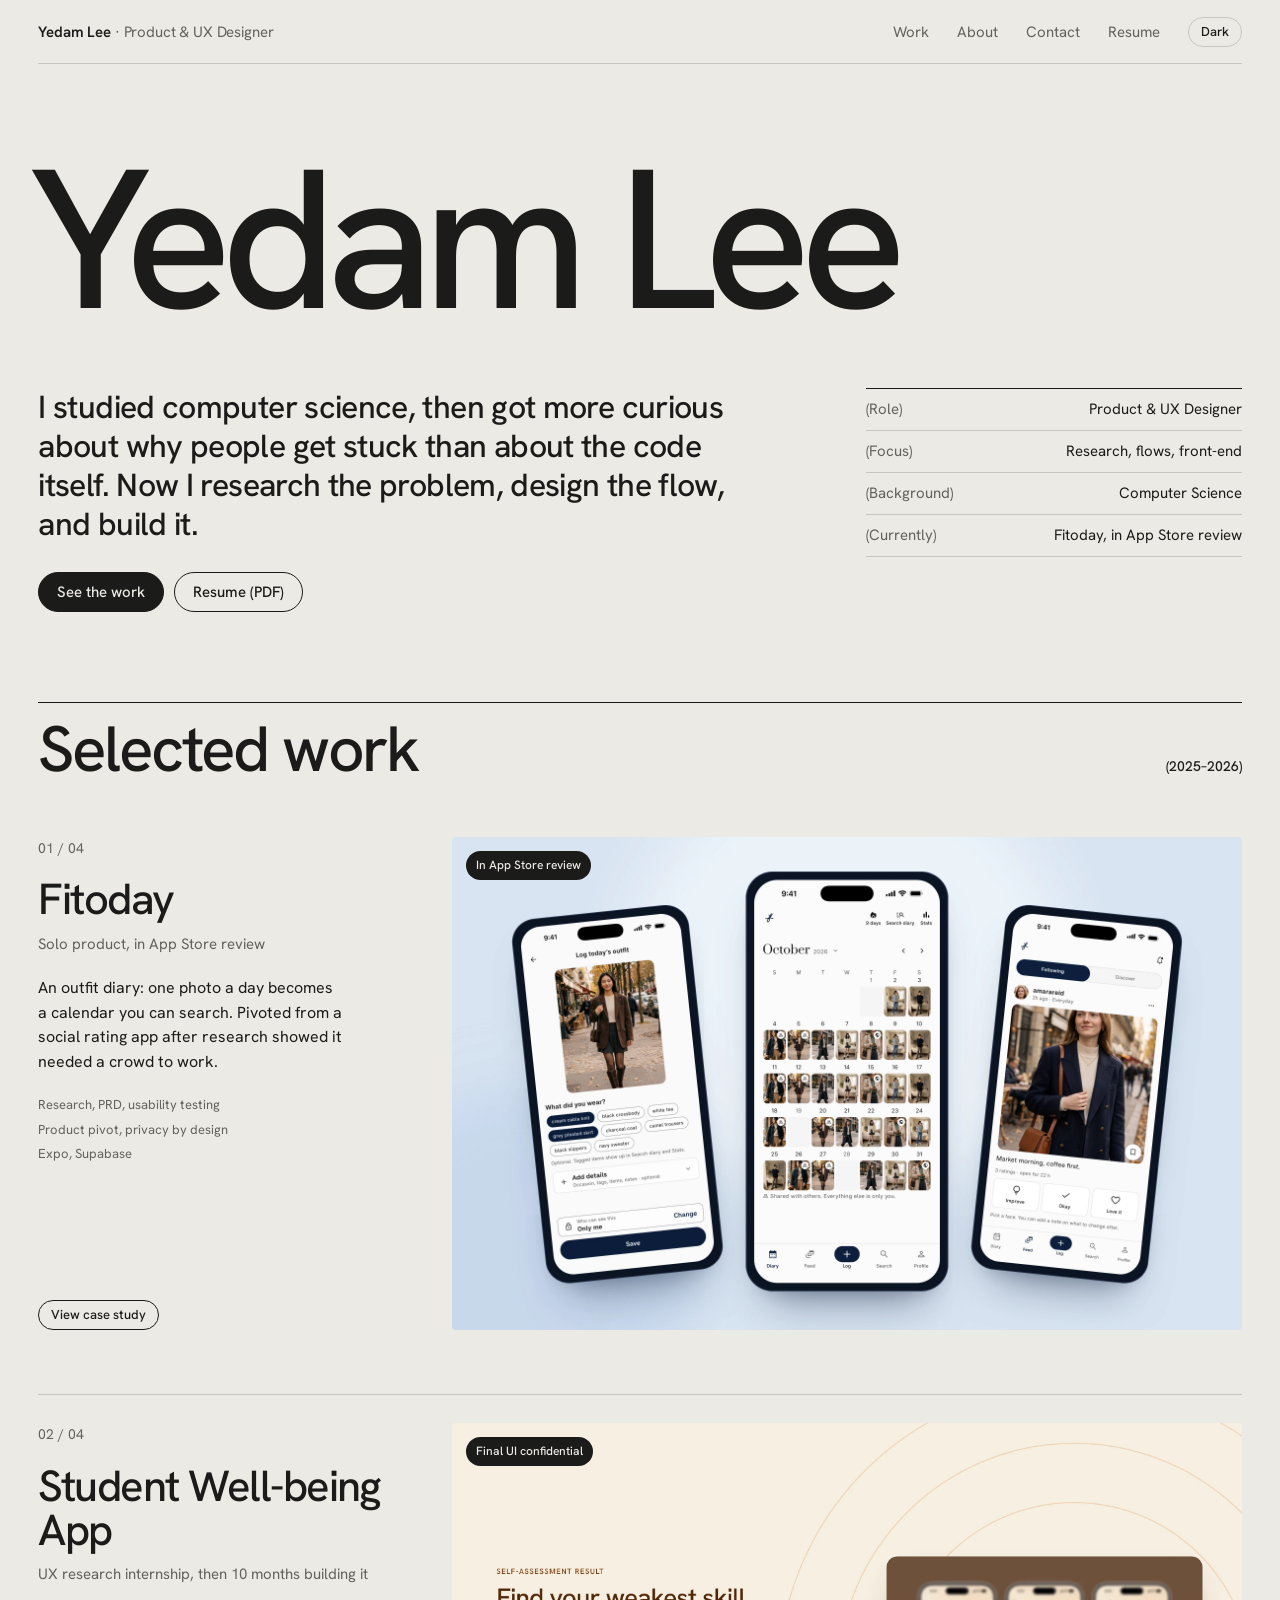
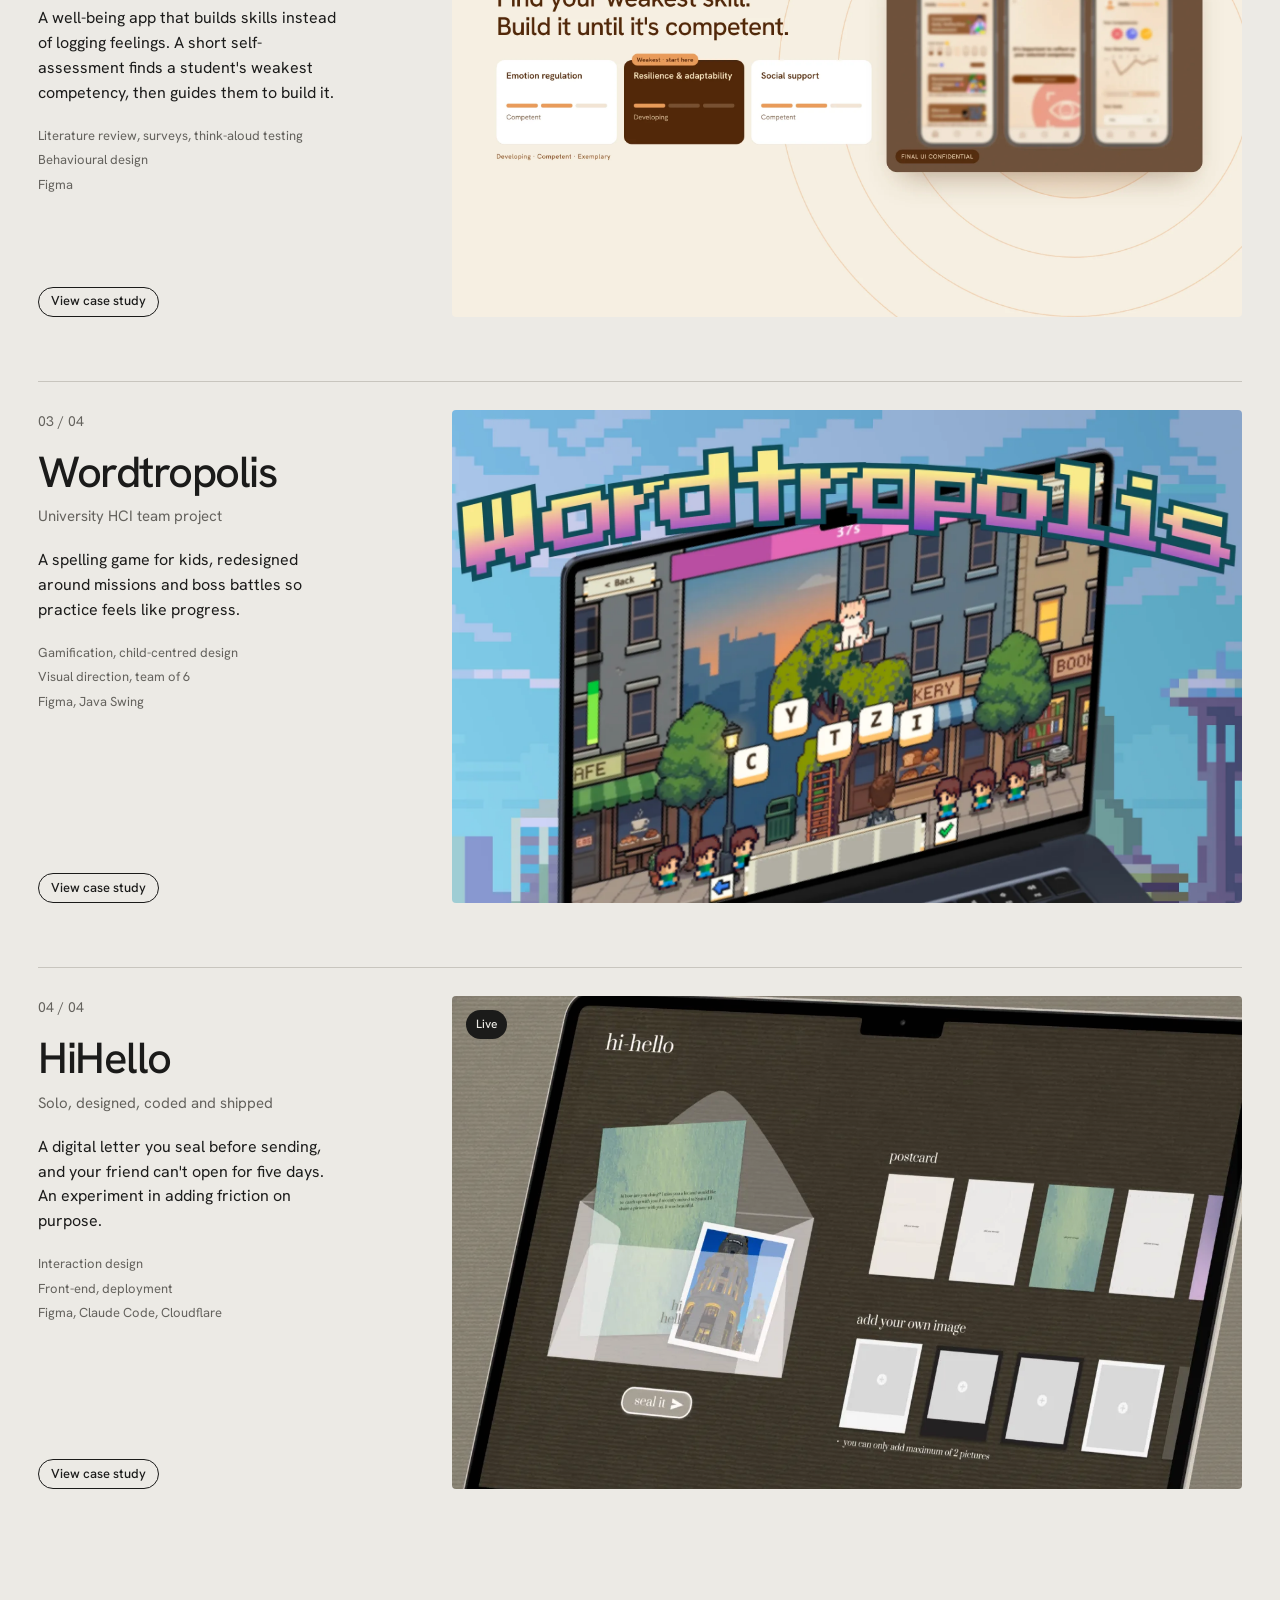
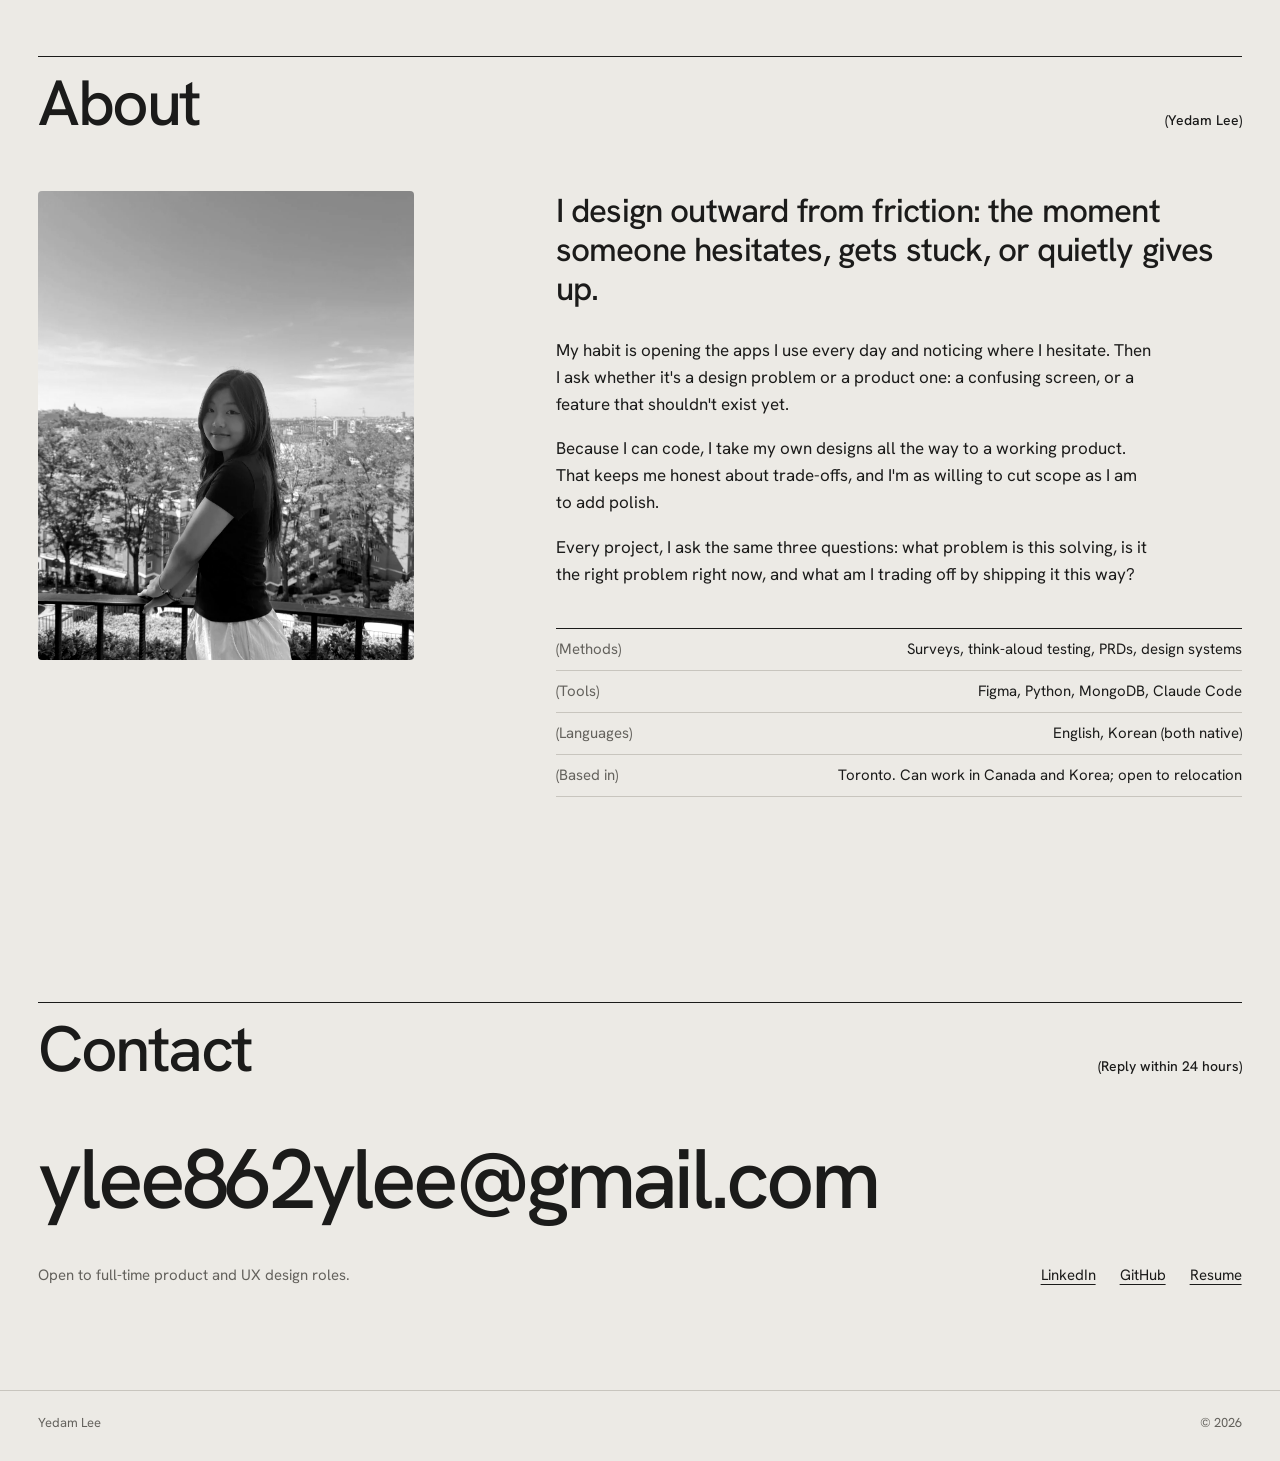
==== commit 51976a22: "Fitoday: new hero, home thumbnail and main flow from the current app screens; component library with" ====
--- a/index.html
+++ b/index.html
@@ -7,7 +7,7 @@
 <meta name="description" content="Yedam Lee is a UX &amp; product designer with a computer science background who researches the problem, designs the flow, and builds it." />
 <meta property="og:title" content="Yedam Lee | UX &amp; Product Designer" />
 <meta property="og:description" content="UX &amp; product designer with a computer science background. I research the problem, design the flow, and build it." />
-<meta property="og:image" content="https://ylee862.github.io/portfolio/images/fitoday/fitoday_hero_mockup.webp" />
+<meta property="og:image" content="https://ylee862.github.io/portfolio/images/fitoday/fitoday_hero.webp" />
 <meta property="og:url" content="https://ylee862.github.io/portfolio/" />
 <script>try{if(localStorage.getItem('theme')==='dark')document.documentElement.setAttribute('data-theme','dark')}catch(e){}</script>
 <link rel="preconnect" href="https://fonts.googleapis.com" />
@@ -51,11 +51,6 @@
         <div class="details-row"><dt>Currently</dt><dd>Fitoday, in App Store review</dd></div>
       </dl>
     </div>
-    <div class="facts hero-facts rise rise-3">
-      <div><div class="n">18</div><div class="t">students in usability testing I ran for a well-being app</div></div>
-      <div><div class="n">100+</div><div class="t">mobile screens designed, then 10 months building the backend</div></div>
-      <div><div class="n">2</div><div class="t">solo products: a live web app and an iOS app in App Store review</div></div>
-    </div>
   </section>
 
   <!-- WORK -->
@@ -78,7 +73,7 @@
             <span class="work-cta"><span class="btn btn-line btn-small">View case study</span></span>
           </div>
           <div class="work-visual">
-            <img src="images/fitoday/fitoday_hero.webp" alt="Fitoday V3 screens" width="1600" height="647">
+            <img src="images/fitoday/fitoday_hero.webp" alt="Fitoday V3 screens" width="3200" height="2000">
             <span class="work-flag">In App Store review</span>
           </div>
         </a>
--- a/css/style.css
+++ b/css/style.css
@@ -717,6 +717,9 @@
 .slot-name { display: block; font-size: 15px; font-weight: 600; line-height: 1.3; }
 .slot-note { display: block; margin-top: 2px; font-size: 13px; line-height: 1.35; color: var(--ink-2); }
 @media (max-width: 640px) { .slots { grid-template-columns: 1fr 1fr; } }
+.shot { margin: 0; }
+.shot video { display: block; width: 100%; height: auto; border-radius: 18px; background: #D8E4F2; }
+.shot figcaption { margin-top: 10px; }
 
 /* ---------- Collapsible archive ---------- */
 
